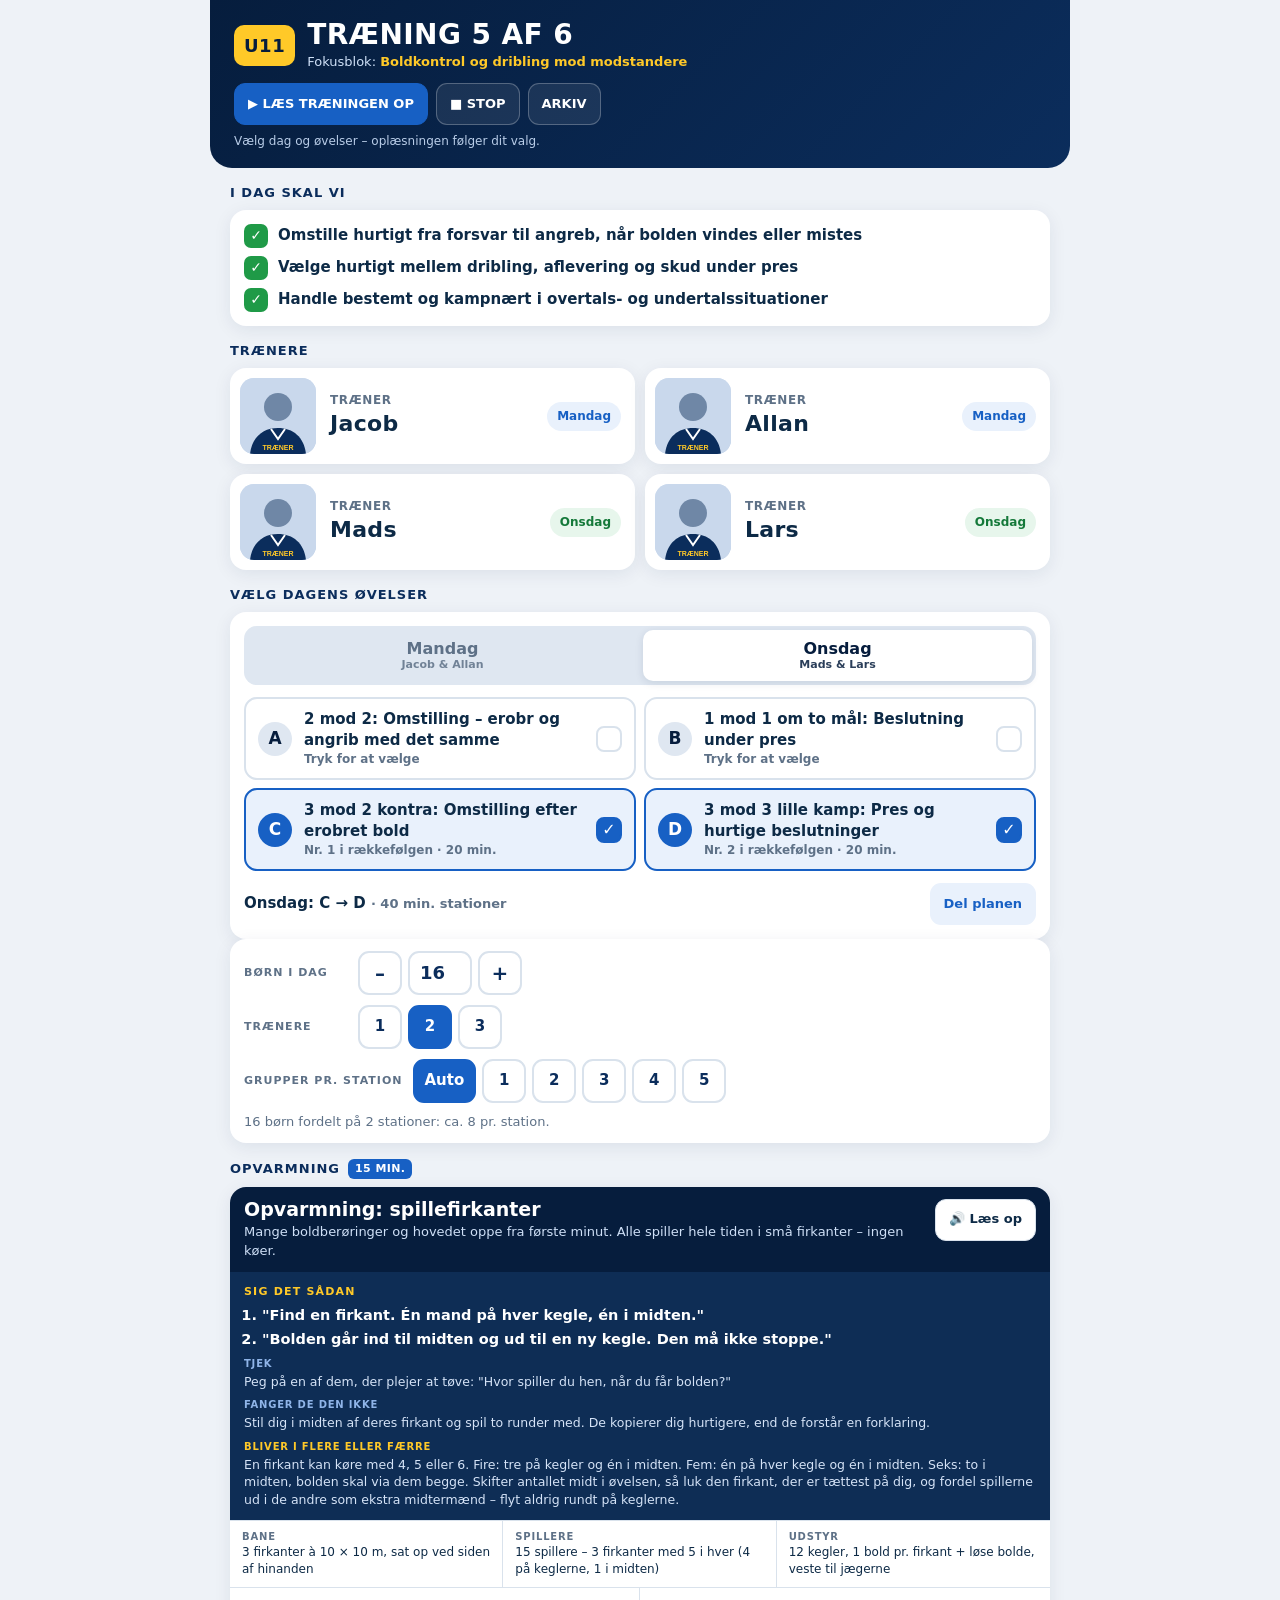
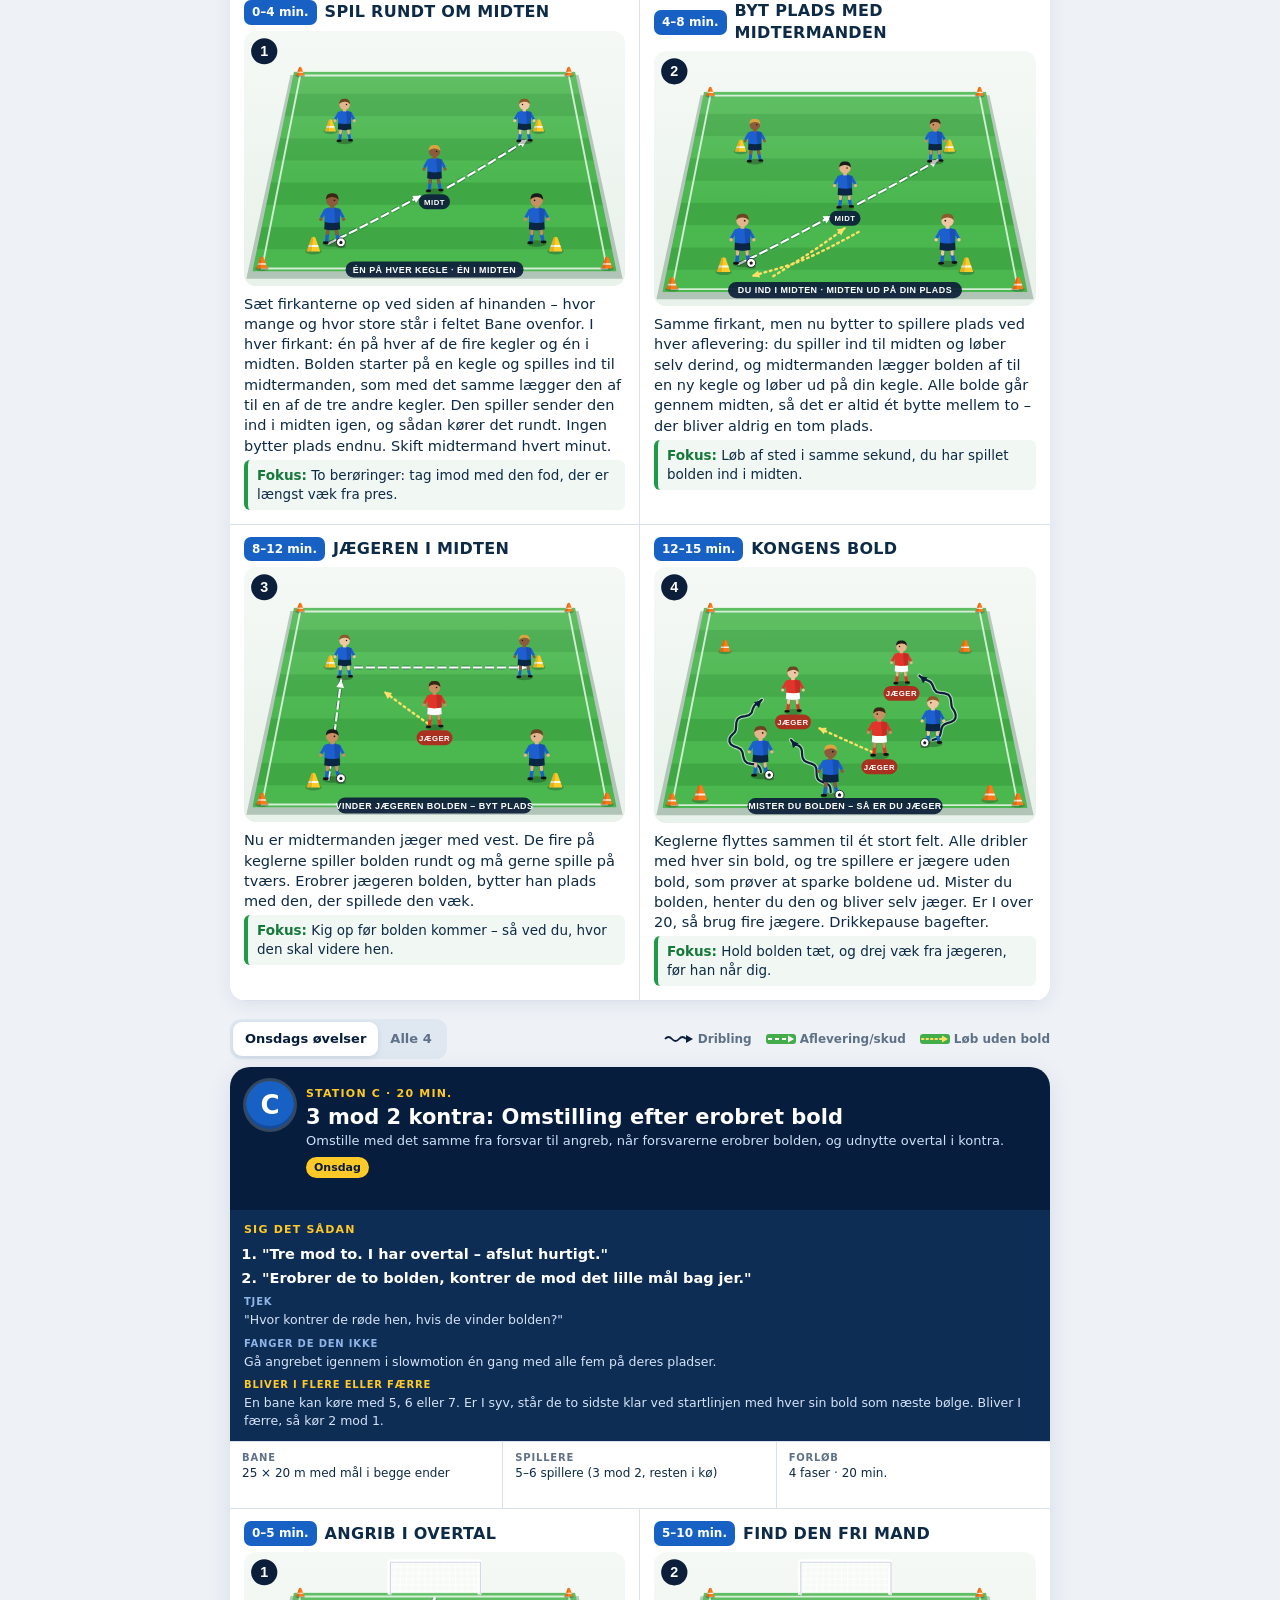
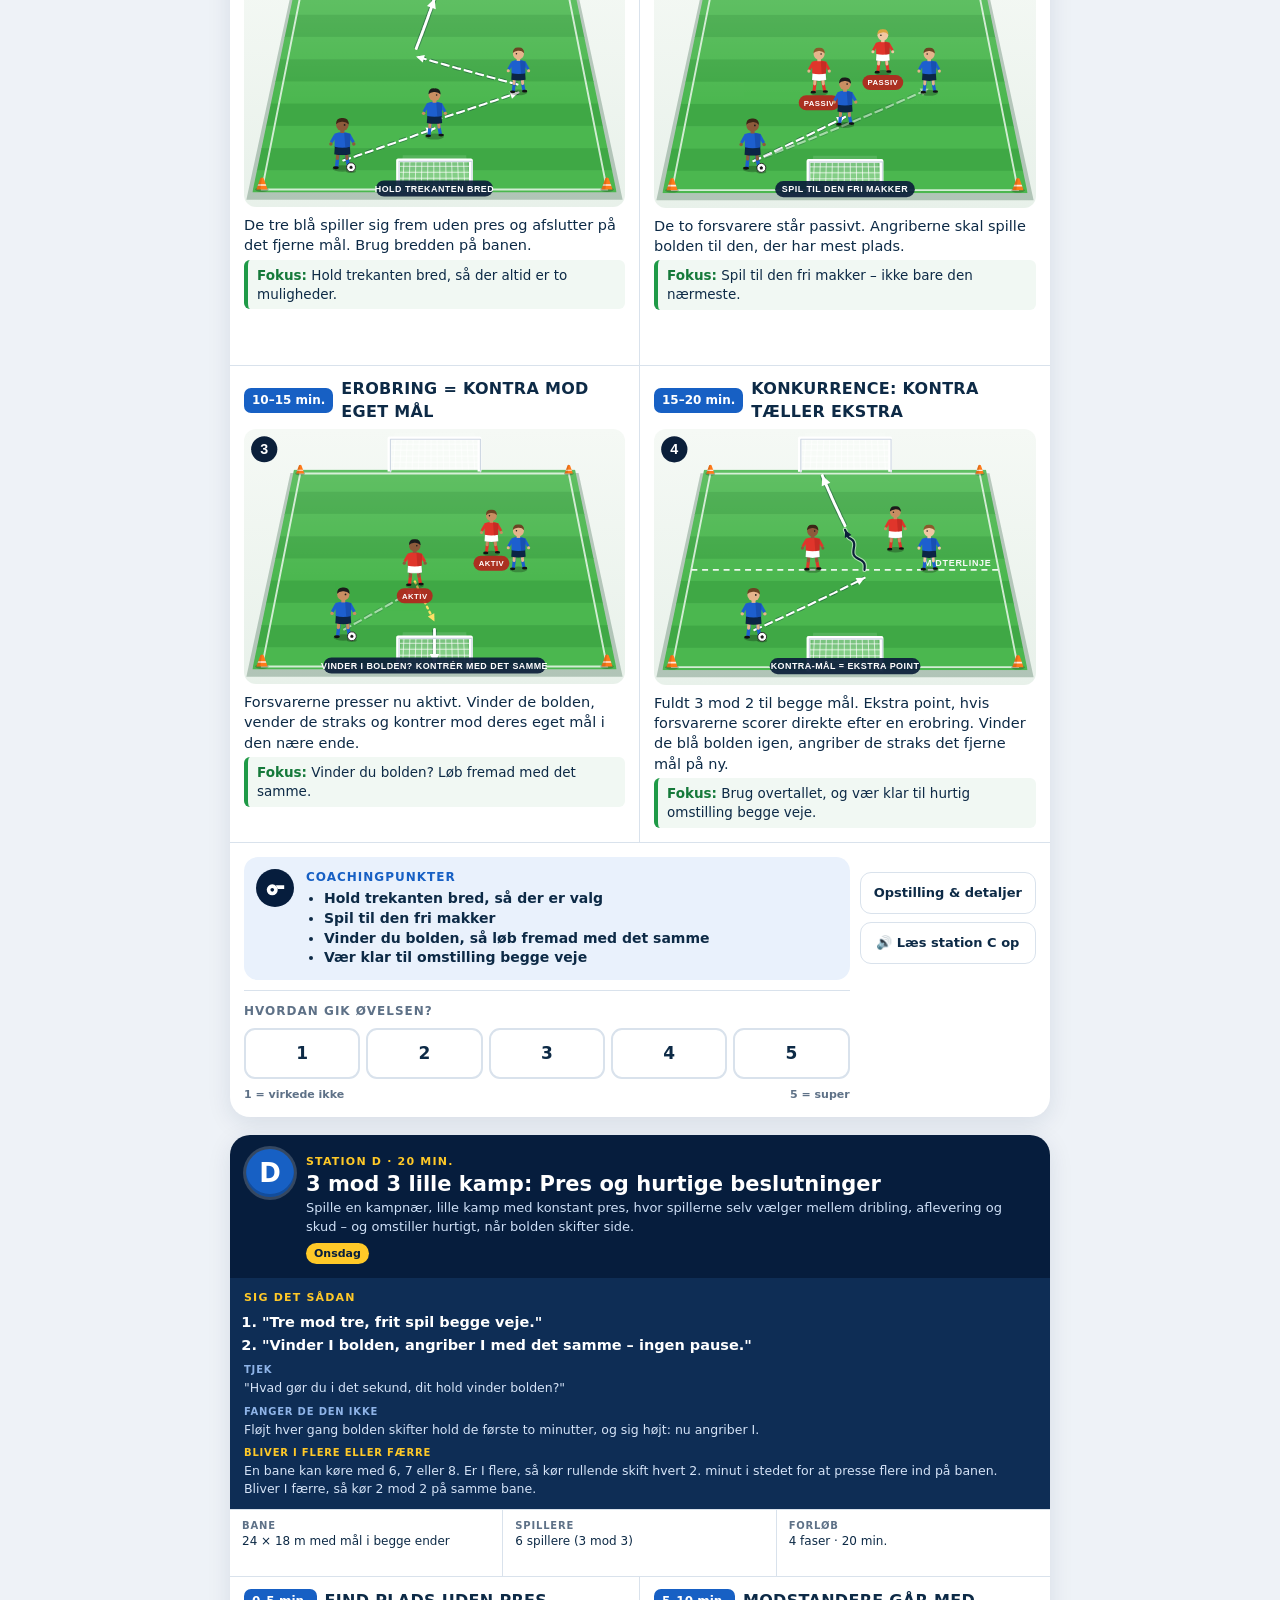
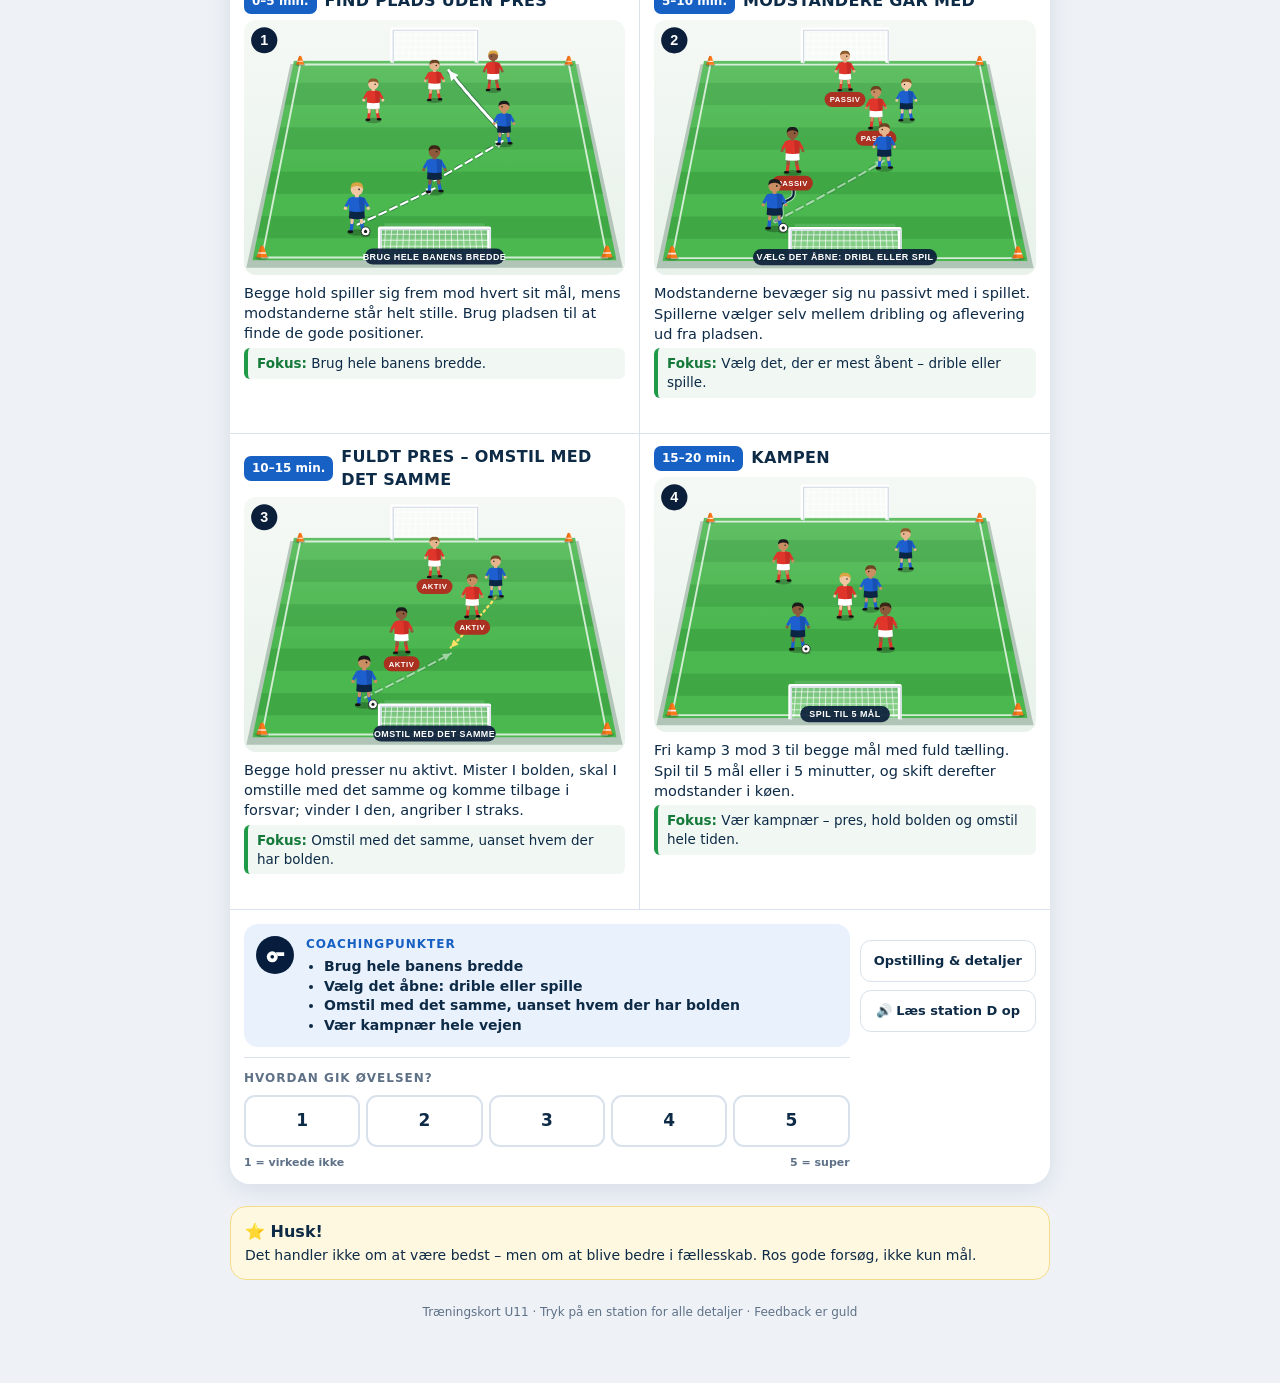
==== index.html @ 50882e89 "Siden: antal børn, trænere og grupper" ====
<!doctype html>
<html lang="da">
<head>
<meta charset="utf-8">
<meta name="viewport" content="width=device-width,initial-scale=1,viewport-fit=cover">
<meta name="theme-color" content="#061d3d">
<title>U11 Træning · Træning 4 af 6</title>
<link rel="stylesheet" href="assets/css/app.css?v=20260929">
</head>
<body>
<div class="wrap">
  <header class="top">
    <div class="top-row">
      <div class="team">U11</div>
      <div>
        <h1 id="title">TRÆNING 4 AF 6</h1>
        <p class="focus">Fokusblok: <b id="focus">Boldkontrol og dribling mod modstandere</b></p>
      </div>
    </div>
    <div class="actions">
      <button class="btn primary" id="readBtn" type="button">▶ LÆS TRÆNINGEN OP</button>
      <button class="btn" id="stopBtn" type="button">■ STOP</button>
      <a class="btn" href="archive.html">ARKIV</a>
    </div>
    <div class="status" id="status" aria-live="polite">Indlæser træningen…</div>
  </header>

  <section class="section goals-sec">
    <h2 class="h2">I dag skal vi</h2>
    <div class="panel goals" id="goals"></div>
  </section>

  <section class="section coaches-sec">
    <h2 class="h2">Trænere</h2>
    <div class="coaches" id="coaches"></div>
  </section>

  <section class="section planner">
    <h2 class="h2">Vælg dagens øvelser</h2>
    <div class="panel">
      <div class="tabs" role="tablist" id="tabs"></div>
      <div class="picks" id="picks"></div>
      <div class="plan-sum">
        <div class="flow" id="flow"></div>
        <button class="btn ghost" id="shareBtn" type="button">Del planen</button>
      </div>
    </div>
  </section>

  <div class="squad" id="squad" role="group" aria-label="Holdet i dag"></div>

  <section class="section warmup-sec" id="warmup-sec" hidden>
    <h2 class="h2">Opvarmning <span class="wu-dur" id="warmup-dur"></span></h2>
    <div class="panel wu" id="warmup"></div>
  </section>

  <div class="view">
    <div class="seg" role="group" aria-label="Visning">
      <button type="button" id="showDay" aria-pressed="true">Dagens øvelser</button>
      <button type="button" id="showAll" aria-pressed="false">Alle 4</button>
    </div>
    <div class="legend" id="legend"></div>
  </div>

  <main class="stations" id="stations"></main>

  <footer class="footer">
    <div class="husk"><b>⭐ Husk!</b>Det handler ikke om at være bedst – men om at blive bedre i fællesskab. Ros gode forsøg, ikke kun mål.</div>
    <p class="small">Træningskort U11 · Tryk på en station for alle detaljer · Feedback er guld</p>
  </footer>
</div>

<div class="backdrop" id="backdrop"></div>
<aside class="sheet" id="sheet" aria-hidden="true">
  <div class="sheet-head"><b id="sh-title">Station</b><button class="x" id="closeBtn" type="button" aria-label="Luk">×</button></div>
  <div class="sheet-body" id="sh-body"></div>
</aside>

<script src="assets/js/diagram.js?v=20260918"></script>
<script src="assets/js/app.js?v=20260929"></script>
<script src="assets/js/feedback.js?v=20260918"></script>
</body>
</html>
---- assets/css/app.css ----
:root{--navy:#061d3d;--navy2:#0b2d5c;--blue:#1760c4;--sky:#e9f1fc;--green:#1f9a47;--yellow:#ffc928;--bg:#eef2f7;--card:#fff;--ink:#0d2a46;--muted:#5e7187;--line:#d9e2ec;--r:16px}
*{box-sizing:border-box}
html{-webkit-text-size-adjust:100%}
body{margin:0;background:var(--bg);font-family:Inter,system-ui,-apple-system,"Segoe UI",Arial,sans-serif;color:var(--ink);line-height:1.4}
button{font:inherit}
.wrap{max-width:860px;margin:0 auto;padding:0 12px 40px}

/* Top */
.top{background:linear-gradient(135deg,var(--navy),var(--navy2));color:#fff;padding:16px 16px 14px;border-radius:0 0 22px 22px;margin:0 -12px}
.top-row{display:flex;align-items:center;gap:12px}
.team{background:var(--yellow);color:var(--navy);font-weight:900;border-radius:10px;padding:8px 10px;font-size:18px;letter-spacing:.5px}
.top h1{margin:0;font-size:22px;letter-spacing:.4px;line-height:1.1}
.top .focus{margin:2px 0 0;font-size:13px;color:#cfe0f7}
.top .focus b{color:var(--yellow)}
.actions{display:flex;gap:8px;flex-wrap:wrap;margin-top:12px}
.btn{appearance:none;border:1px solid #ffffff40;background:#ffffff14;color:#fff;border-radius:11px;padding:10px 13px;font-weight:800;font-size:13px;text-decoration:none;cursor:pointer;display:inline-flex;align-items:center;gap:6px;min-height:42px}
.btn.primary{background:var(--blue);border-color:var(--blue)}
.btn.light{background:#fff;color:var(--ink);border-color:var(--line)}
.btn.ghost{background:var(--sky);color:var(--blue);border-color:transparent}
.status{font-size:12px;color:#b9cde8;margin-top:8px;min-height:16px}

/* Sections */
.section{margin-top:16px}
.h2{font-size:13px;font-weight:900;letter-spacing:1px;color:var(--navy2);text-transform:uppercase;margin:0 0 8px;display:flex;align-items:center;gap:8px}
.panel{background:var(--card);border-radius:var(--r);box-shadow:0 4px 18px #06264d14;padding:14px}

.goals{display:grid;gap:8px}
.goal{display:flex;align-items:center;gap:10px;font-weight:700;font-size:15px}
.check{flex:none;width:24px;height:24px;border-radius:7px;background:var(--green);color:#fff;display:grid;place-items:center;font-size:14px;font-weight:900}

/* Coaches */
.coaches{display:grid;gap:10px}
.coach{display:flex;align-items:center;gap:14px;background:var(--card);border-radius:var(--r);padding:10px 14px 10px 10px;box-shadow:0 4px 18px #06264d14}
.avatar{flex:none;width:76px;height:76px;border-radius:14px;overflow:hidden;background:linear-gradient(160deg,#dbe7f6,#b8cce6)}
.avatar img,.avatar svg{width:100%;height:100%;display:block;object-fit:cover}
.coach .nm{font-size:22px;font-weight:900;letter-spacing:.3px}
.coach .rl{font-size:12px;color:var(--muted);font-weight:700;text-transform:uppercase;letter-spacing:.6px}
.daychip{margin-left:auto;font-size:12px;font-weight:900;border-radius:999px;padding:6px 10px;background:var(--sky);color:var(--blue);white-space:nowrap}
.daychip.ons{background:#e7f6ec;color:#15793a}

/* Planner */
.tabs{display:grid;grid-template-columns:1fr 1fr;gap:6px;background:#dfe7f1;border-radius:13px;padding:4px}
.tab{border:0;background:transparent;border-radius:10px;padding:10px;font-weight:900;color:var(--muted);cursor:pointer;min-height:48px;line-height:1.15}
.tab small{display:block;font-weight:700;font-size:11px;opacity:.85}
.tab[aria-selected=true]{background:#fff;color:var(--navy);box-shadow:0 2px 8px #06264d1c}
.picks{display:grid;gap:8px;margin-top:12px}
.pick{display:flex;align-items:center;gap:12px;border:2px solid var(--line);background:#fff;border-radius:13px;padding:10px 12px;text-align:left;cursor:pointer;color:var(--ink);min-height:56px}
.pick .lt{flex:none;width:34px;height:34px;border-radius:50%;background:#dfe7f1;color:var(--navy);display:grid;place-items:center;font-weight:900;font-size:17px}
.pick .tx{flex:1;font-weight:800;font-size:15px}
.pick .tx small{display:block;font-weight:600;color:var(--muted);font-size:12px}
.pick .tick{flex:none;width:26px;height:26px;border-radius:8px;border:2px solid var(--line);display:grid;place-items:center;color:#fff;font-weight:900}
.pick[aria-pressed=true]{border-color:var(--blue);background:var(--sky)}
.pick[aria-pressed=true] .lt{background:var(--blue);color:#fff}
.pick[aria-pressed=true] .tick{background:var(--blue);border-color:var(--blue)}
.plan-sum{margin-top:12px;display:flex;align-items:center;justify-content:space-between;gap:10px;flex-wrap:wrap}
.plan-sum .flow{font-weight:900;font-size:15px}
.plan-sum .flow span{color:var(--muted);font-weight:700;font-size:13px}
.view{display:flex;gap:6px;margin:18px 0 8px;align-items:center;justify-content:space-between;flex-wrap:wrap}
.seg{display:inline-flex;background:#dfe7f1;border-radius:11px;padding:3px}
.seg button{border:0;background:none;padding:8px 12px;border-radius:9px;font-weight:800;font-size:13px;color:var(--muted);cursor:pointer}
.seg button[aria-pressed=true]{background:#fff;color:var(--navy);box-shadow:0 2px 6px #06264d18}

.legend{display:flex;flex-wrap:wrap;gap:6px 14px;font-size:12px;color:var(--muted);font-weight:700;align-items:center}
.legend svg{vertical-align:middle;margin-right:4px}

/* Station card */
.stations{display:grid;gap:18px}
.station{background:var(--card);border-radius:20px;box-shadow:0 6px 24px #06264d1a;overflow:hidden;scroll-margin-top:10px}
.station[hidden]{display:none}
.st-head{background:var(--navy);color:#fff;padding:14px 16px;display:flex;gap:12px;align-items:flex-start;cursor:pointer;border:0;width:100%;text-align:left}
.st-letter{flex:none;width:48px;height:48px;border-radius:50%;background:var(--blue);display:grid;place-items:center;font-size:26px;font-weight:900;box-shadow:inset 0 -3px 0 #0003,0 0 0 3px #ffffff30}
.st-kicker{font-size:11px;font-weight:900;letter-spacing:1.2px;color:var(--yellow)}
.st-name{font-size:21px;font-weight:900;line-height:1.15;margin:1px 0 3px}
.st-purpose{font-size:13px;color:#cfe0f7}
.st-days{display:flex;gap:5px;margin-top:7px;flex-wrap:wrap}
.st-days span{font-size:11px;font-weight:900;background:var(--yellow);color:var(--navy);border-radius:999px;padding:3px 8px}
.st-meta{display:grid;grid-template-columns:repeat(3,1fr);border-bottom:1px solid var(--line)}
.st-meta div{padding:9px 12px;font-size:12px;border-right:1px solid var(--line)}
.st-meta div:last-child{border-right:0}
.st-meta b{display:block;font-size:10px;letter-spacing:.8px;color:var(--muted);text-transform:uppercase}
.phases{display:grid;grid-template-columns:1fr;gap:0}
.phase{padding:12px 14px 14px;border-bottom:1px solid var(--line)}
.ph-top{display:flex;align-items:center;gap:8px;margin-bottom:6px}
.time{background:var(--blue);color:#fff;font-weight:900;font-size:12px;border-radius:7px;padding:4px 8px;white-space:nowrap}
.ph-title{font-weight:900;font-size:16px;text-transform:uppercase;letter-spacing:.3px}
.pitch-svg{display:block;width:100%;height:auto;border-radius:12px;background:linear-gradient(#f5f9f5,#e8f1ea)}
.ph-text{font-size:14.5px;margin:8px 0 4px}
.ph-focus{font-size:13.5px;background:#f1f8f3;border-left:4px solid var(--green);border-radius:6px;padding:6px 9px}
.ph-focus b{color:#15793a}
.st-foot{display:grid;gap:10px;padding:14px}
.coachbox{display:flex;gap:12px;align-items:flex-start;background:var(--sky);border-radius:14px;padding:12px}
.coachbox ul{margin:0;padding-left:18px;font-size:14px;font-weight:600}
.coachbox h4{margin:0 0 4px;font-size:12px;letter-spacing:1px;color:var(--blue)}
.whistle{flex:none;width:38px;height:38px;border-radius:50%;background:var(--navy);display:grid;place-items:center}
.st-btns{display:flex;gap:8px;flex-wrap:wrap}
.st-btns .btn{flex:1;justify-content:center}

@media (min-width:700px){
  .wrap{padding:0 20px 50px}
  .top{margin:0 -20px;padding:20px 24px 18px}
  .top h1{font-size:28px}
  .coaches{grid-template-columns:1fr 1fr}
  .picks{grid-template-columns:1fr 1fr}
  .phases{grid-template-columns:1fr 1fr}
  .phase:nth-child(odd){border-right:1px solid var(--line)}
  .st-foot{grid-template-columns:1fr auto;align-items:center}
  .st-btns{flex-direction:column}
}

/* Sheet */
.backdrop{position:fixed;inset:0;background:#001b3366;z-index:40;opacity:0;pointer-events:none;transition:.2s}
.backdrop.on{opacity:1;pointer-events:auto}
.sheet{position:fixed;left:0;right:0;bottom:0;z-index:50;background:#fff;border-radius:22px 22px 0 0;box-shadow:0 -12px 38px #001a3350;transform:translateY(105%);transition:transform .22s;max-height:88vh;overflow:auto;-webkit-overflow-scrolling:touch}
.sheet.open{transform:none;visibility:visible;transition:transform .22s}
.sheet:not(.open){visibility:hidden;transition:transform .22s,visibility 0s .22s}
.sheet-head{position:sticky;top:0;background:var(--navy);color:#fff;padding:14px 16px;display:flex;justify-content:space-between;align-items:center;z-index:1}
.sheet-head b{font-size:15px}
.x{border:0;background:#ffffff1c;color:#fff;font-size:24px;width:40px;height:40px;border-radius:50%;cursor:pointer}
.sheet-body{padding:16px 16px 28px}
.sheet-body h3{font-size:12px;letter-spacing:1px;color:var(--blue);margin:16px 0 6px}
.sheet-body p,.sheet-body li{font-size:15px}
.tl{display:grid;gap:8px}
.tl div{display:grid;grid-template-columns:78px 1fr;gap:10px;border:1px solid var(--line);border-radius:10px;padding:9px;background:#fbfcfe;font-size:14px}
.tl .time{height:max-content;text-align:center}
@media (min-width:900px){.sheet{left:auto;width:520px;top:0;max-height:none;border-radius:0;transform:translateX(105%)}}

.footer{margin-top:22px;display:grid;gap:12px}
.husk{background:#fff8e0;border:1px solid #f4dc8b;border-radius:var(--r);padding:14px;font-size:14px}
.husk b{display:block;font-size:16px;margin-bottom:2px}
.small{font-size:12px;color:var(--muted);text-align:center}

@media print{
  body{background:#fff}.top,.planner,.view,.st-btns,.footer,.coaches-sec,.goals-sec{display:none!important}
  .station{box-shadow:none;break-inside:avoid;border:1px solid #ccd}
}
/* Opvarmning */
.wu{padding:0;overflow:hidden}
.wu-dur{background:var(--blue);color:#fff;border-radius:6px;padding:2px 7px;font-size:11px;letter-spacing:.4px}
.wu-head{display:flex;align-items:flex-start;gap:10px;justify-content:space-between;padding:12px 14px;background:var(--navy);color:#fff}
.wu-name{font-size:19px;font-weight:900;line-height:1.15}
.wu-purpose{font-size:13px;color:#cfe0f7;margin-top:3px}
.wu-head .btn{flex:0 0 auto}
/* Regel pr. fase og differentiering */
.ph-rule{background:#fff6e0;border-left:3px solid var(--yellow,#f5b301);border-radius:0 8px 8px 0;padding:7px 10px;font-size:13px;margin:6px 0 0}
.ph-rule b{letter-spacing:.3px}
.variants{display:grid;grid-template-columns:1fr 1fr;gap:8px;margin-top:10px}
.vr{border:1px solid var(--line);border-radius:10px;padding:8px 10px;font-size:12.5px;background:#fff}
.vr b{display:block;font-size:10px;letter-spacing:.8px;text-transform:uppercase;margin-bottom:3px}
.vr.up{border-left:4px solid #b3261e}
.vr.up b{color:#b3261e}
.vr.down{border-left:4px solid #15793a}
.vr.down b{color:#15793a}
@media (max-width:420px){.variants{grid-template-columns:1fr}}
/* Holdet i dag */
.squad{background:var(--card);border-radius:var(--r);box-shadow:0 4px 18px #06264d14;padding:12px 14px;margin:0 0 14px;display:grid;gap:10px}
.sq-field{display:flex;align-items:center;gap:10px;flex-wrap:wrap}
.sq-field label{font-size:11px;font-weight:900;letter-spacing:1px;text-transform:uppercase;color:var(--muted);min-width:104px}
.sq-num{display:flex;align-items:center;gap:6px}
.sq-num button{width:44px;height:44px;border:2px solid var(--line);background:#fff;border-radius:11px;font-size:20px;font-weight:900;color:var(--navy2);cursor:pointer}
.sq-num input{width:64px;height:44px;text-align:center;border:2px solid var(--line);border-radius:11px;font:inherit;font-weight:900;font-size:18px;color:var(--navy2)}
.sq-seg{display:flex;gap:6px;flex-wrap:wrap}
.sq-seg button{min-width:44px;height:44px;padding:0 10px;border:2px solid var(--line);background:#fff;border-radius:11px;font:inherit;font-weight:900;font-size:15px;color:var(--navy2);cursor:pointer}
.sq-seg button[aria-pressed=true]{background:var(--blue);border-color:var(--blue);color:#fff}
.sq-sum{margin:0;font-size:13px;color:var(--muted)}
.sq-note{background:#eaf2ff;border-bottom:1px solid var(--line);padding:8px 12px;font-size:12.5px;color:var(--navy2)}
.sq-note b{letter-spacing:.2px}
/* Sig det sådan */
.saybox{background:#0e2d55;color:#fff;padding:12px 14px;border-bottom:1px solid var(--line)}
.saybox h4{margin:0 0 7px;font-size:11px;letter-spacing:1.2px;text-transform:uppercase;color:var(--yellow,#ffc928)}
.saylines{margin:0;padding-left:18px;display:grid;gap:5px}
.saylines li{font-size:14.5px;font-weight:700;line-height:1.3}
.sayrow{margin-top:8px;font-size:12.5px;color:#d5e3f7;display:grid;gap:2px}
.sayrow b{font-size:10px;letter-spacing:.8px;text-transform:uppercase;color:#8fb4e8}
.sayrow.flex b{color:#ffc928}
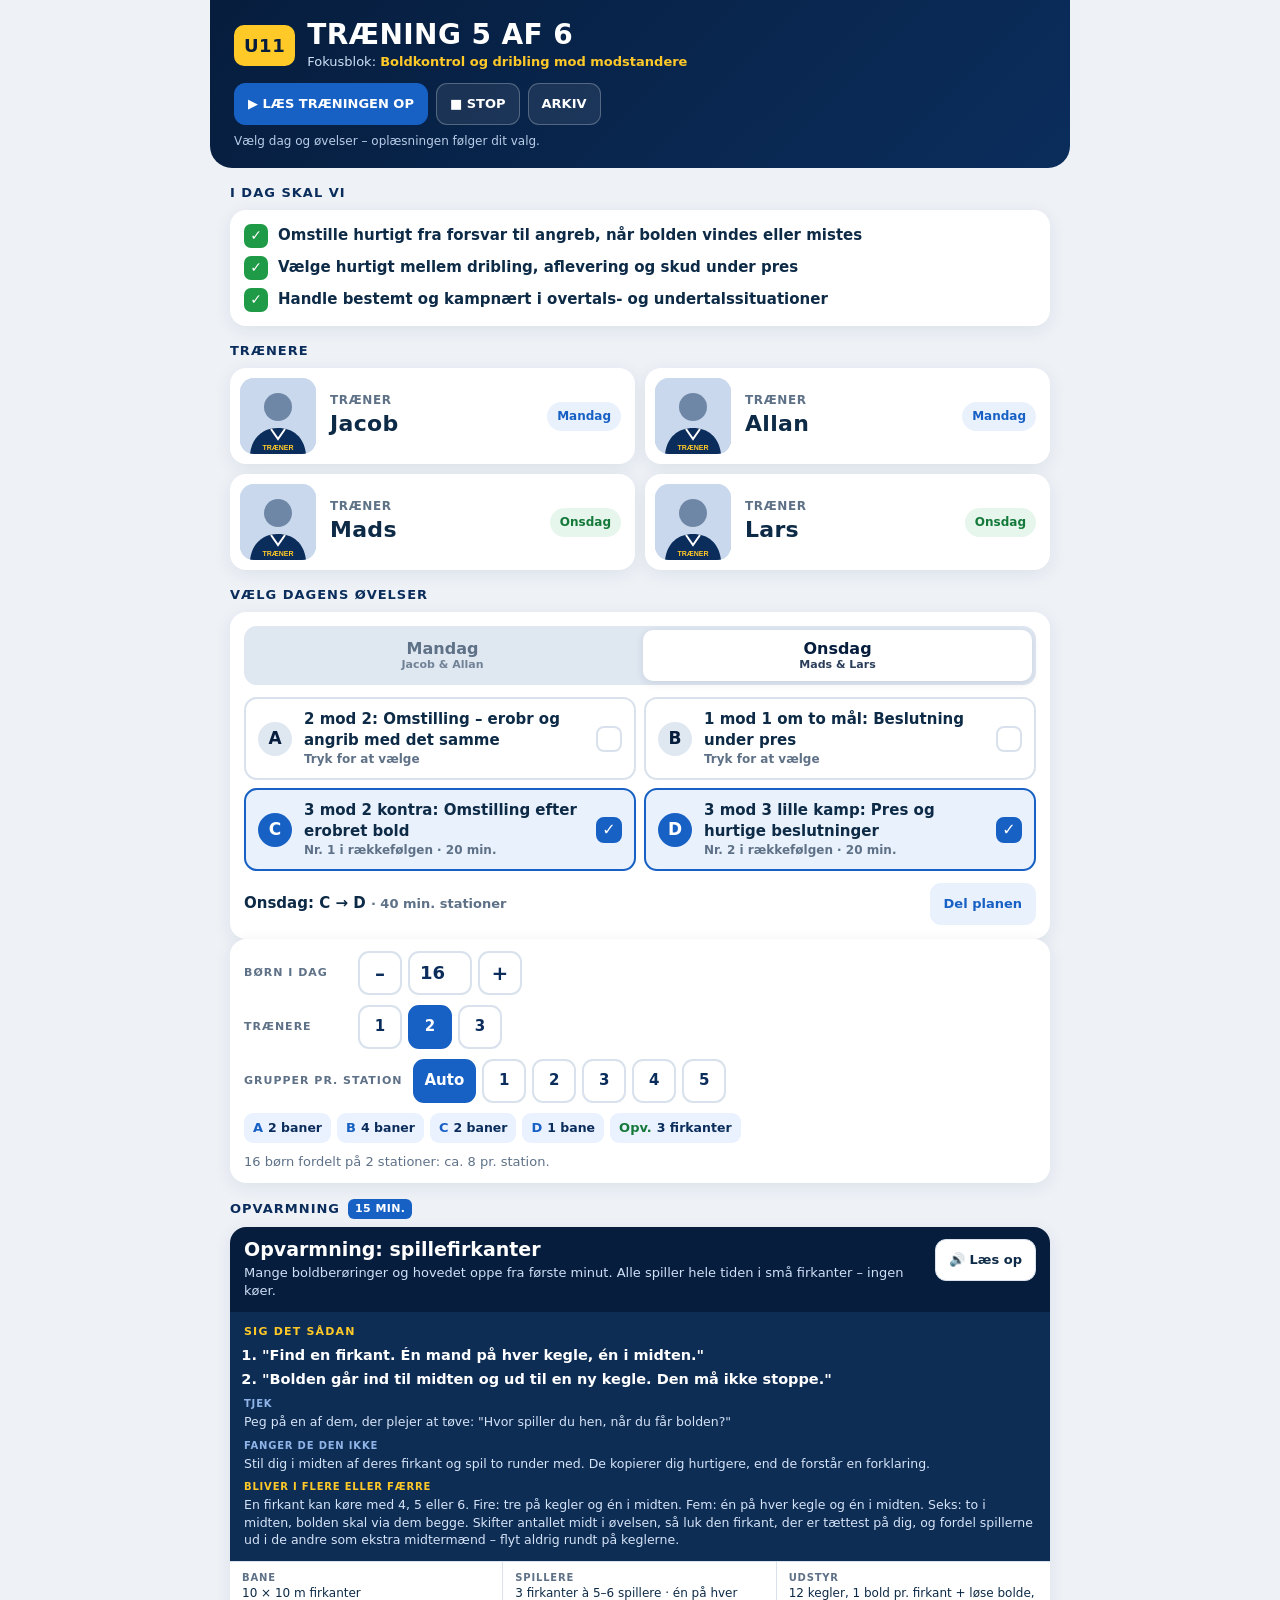
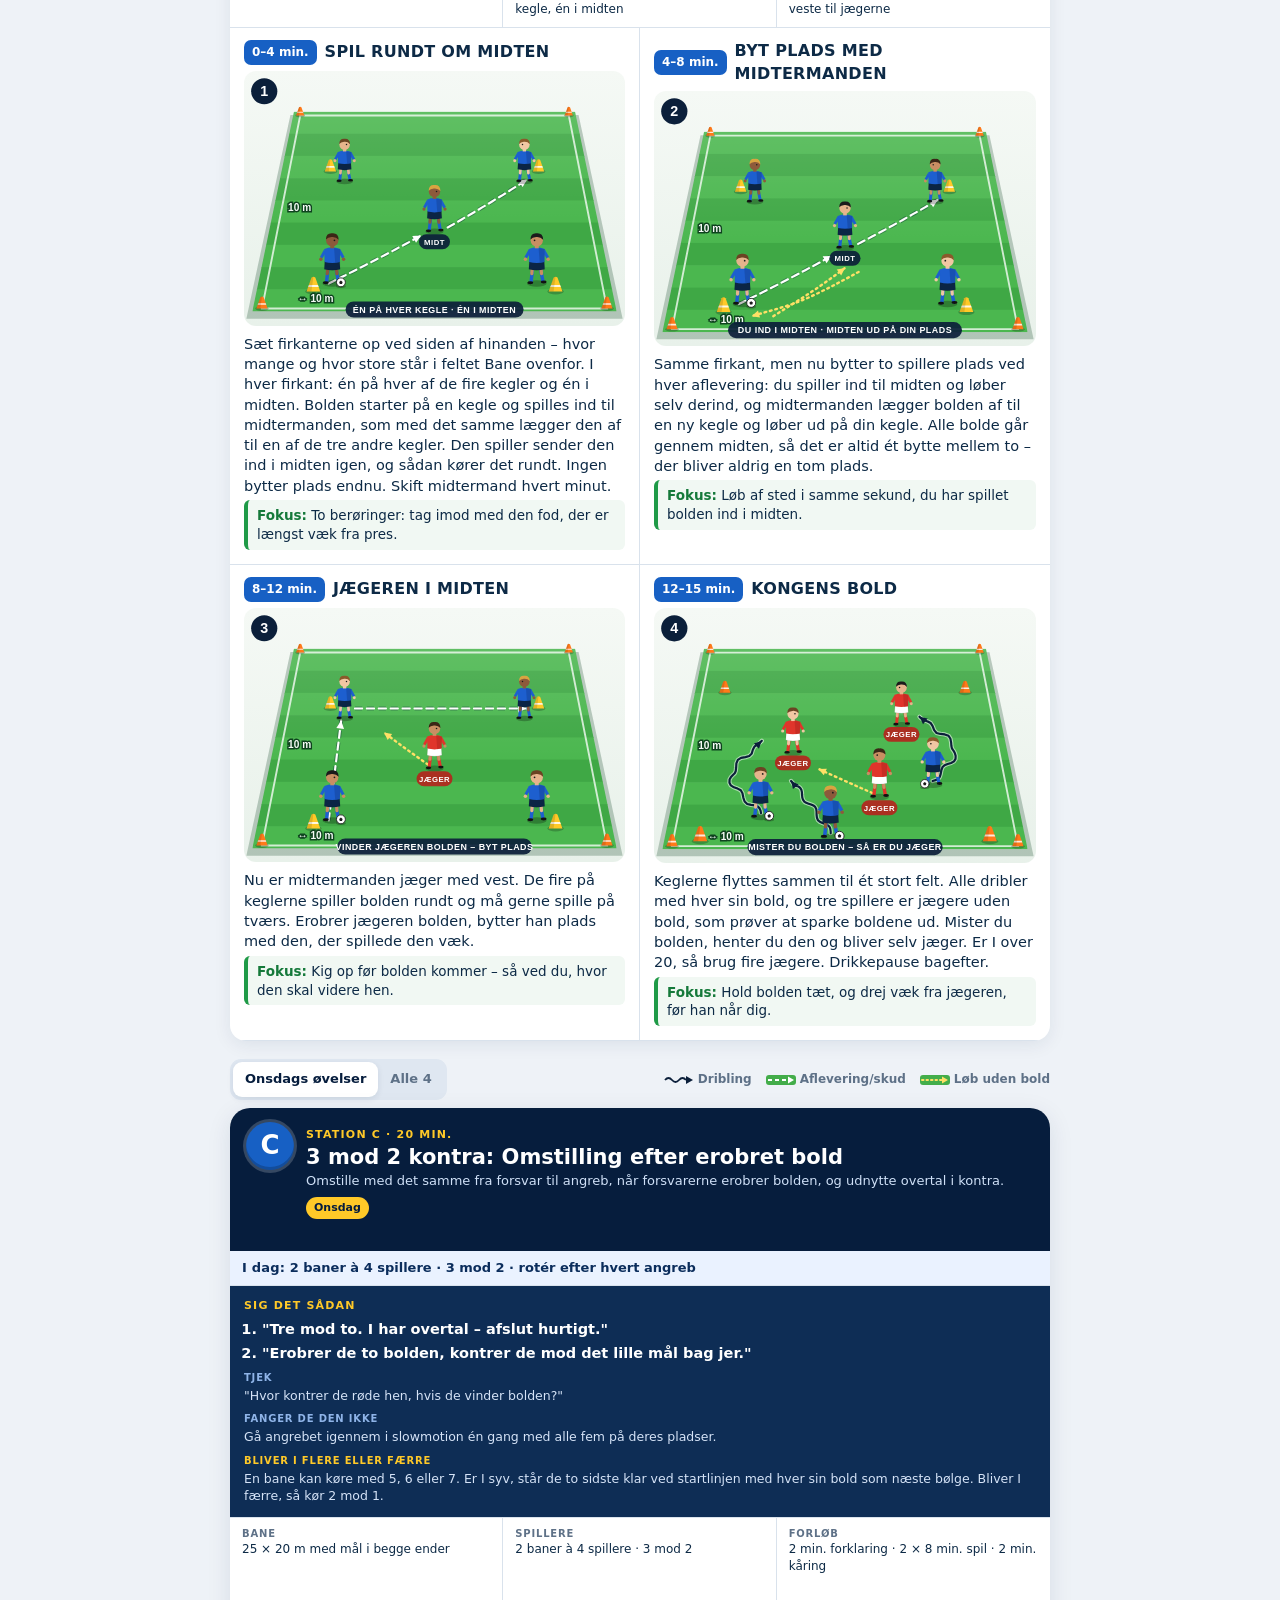
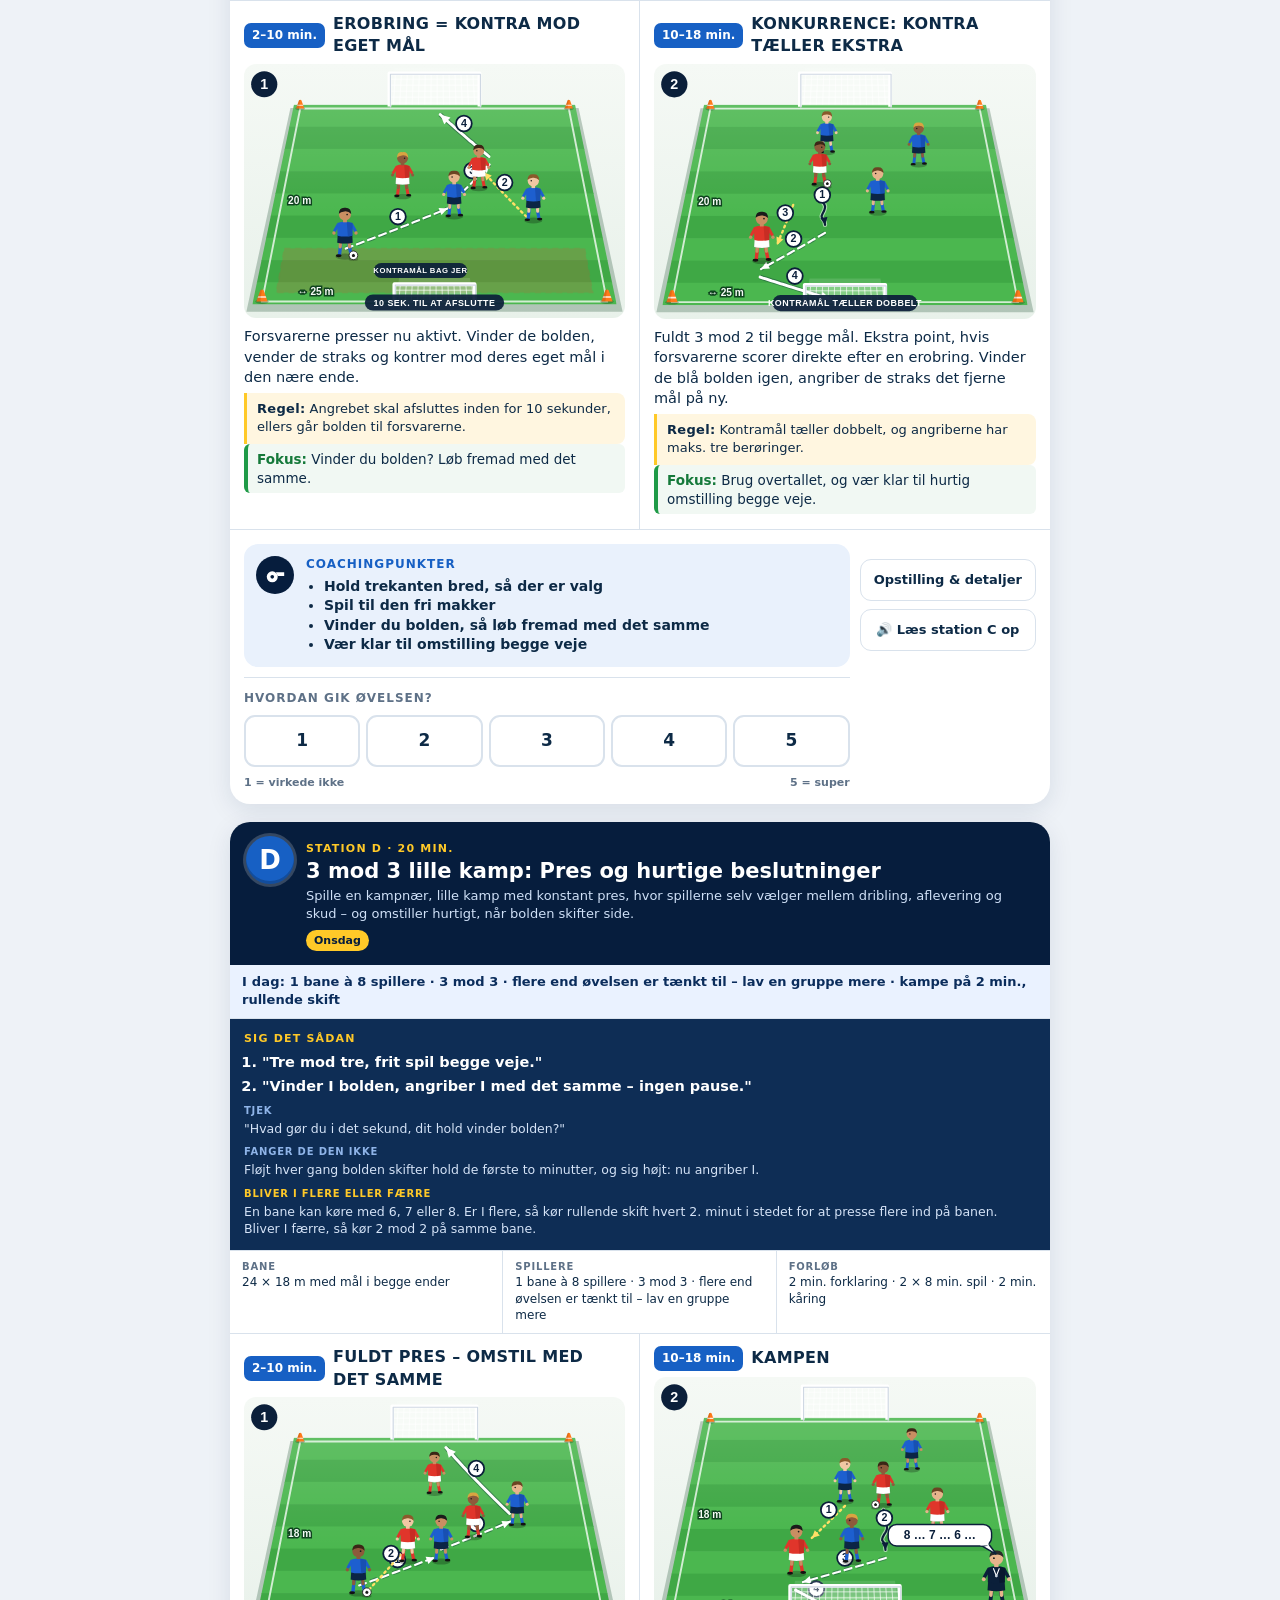
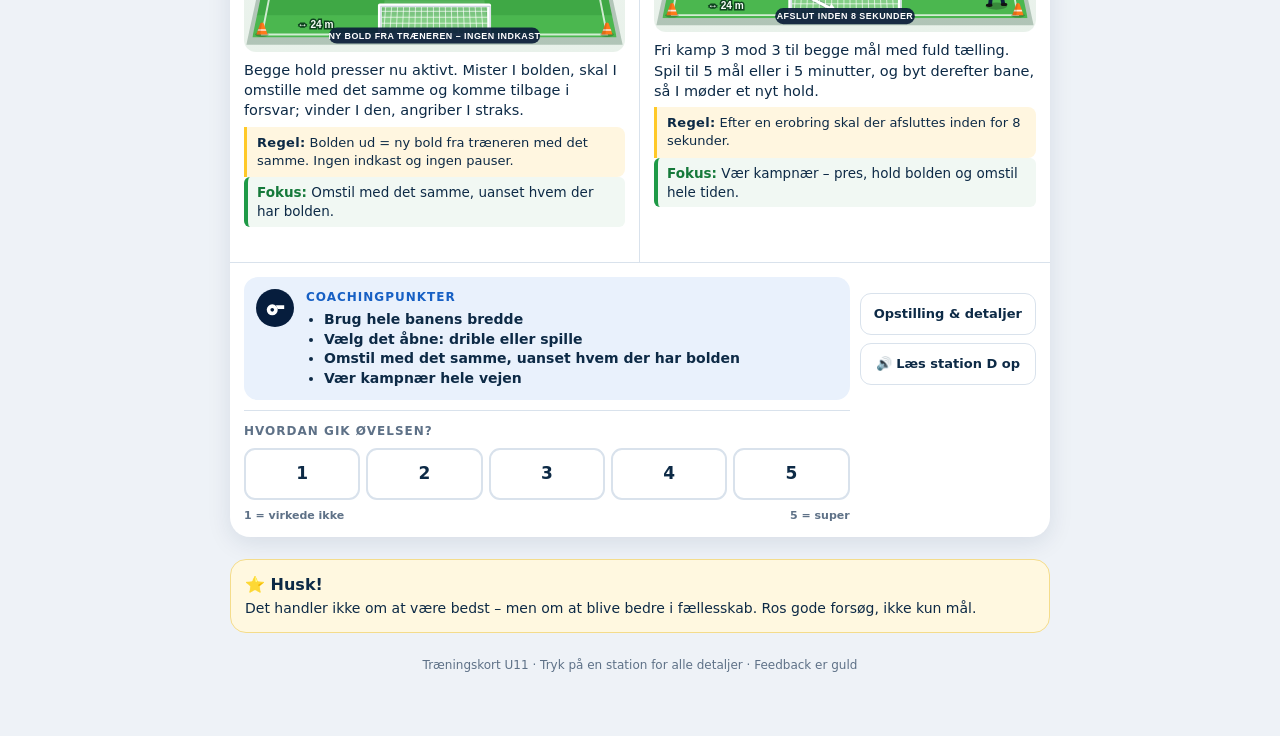
==== commit 623ab9c3: "Hent ny kode – ny version på css og js" ====
--- a/index.html
+++ b/index.html
@@ -5,7 +5,7 @@
 <meta name="viewport" content="width=device-width,initial-scale=1,viewport-fit=cover">
 <meta name="theme-color" content="#061d3d">
 <title>U11 Træning · Træning 4 af 6</title>
-<link rel="stylesheet" href="assets/css/app.css?v=20260929">
+<link rel="stylesheet" href="assets/css/app.css?v=20260930">
 </head>
 <body>
 <div class="wrap">
@@ -77,7 +77,7 @@
 </aside>
 
 <script src="assets/js/diagram.js?v=20260918"></script>
-<script src="assets/js/app.js?v=20260929"></script>
+<script src="assets/js/app.js?v=20260930"></script>
 <script src="assets/js/feedback.js?v=20260918"></script>
 </body>
 </html>
--- a/assets/css/app.css
+++ b/assets/css/app.css
@@ -172,3 +172,9 @@
 .sayrow{margin-top:8px;font-size:12.5px;color:#d5e3f7;display:grid;gap:2px}
 .sayrow b{font-size:10px;letter-spacing:.8px;text-transform:uppercase;color:#8fb4e8}
 .sayrow.flex b{color:#ffc928}
+.sq-plan{display:flex;flex-wrap:wrap;gap:6px}
+.sq-plan span{display:flex;align-items:baseline;gap:5px;background:#eaf2ff;border-radius:9px;padding:6px 9px;font-size:12.5px;font-weight:700;color:var(--navy2)}
+.sq-plan b{font-size:13px;font-weight:900;color:var(--blue)}
+.sq-plan span.wu b{color:#15793a}
+.sq-note{font-size:13px;font-weight:700}
+.sq-fixed{background:var(--yellow,#ffc928);color:#3a2a00;border-radius:6px;padding:1px 5px;font-size:10px;letter-spacing:.4px}
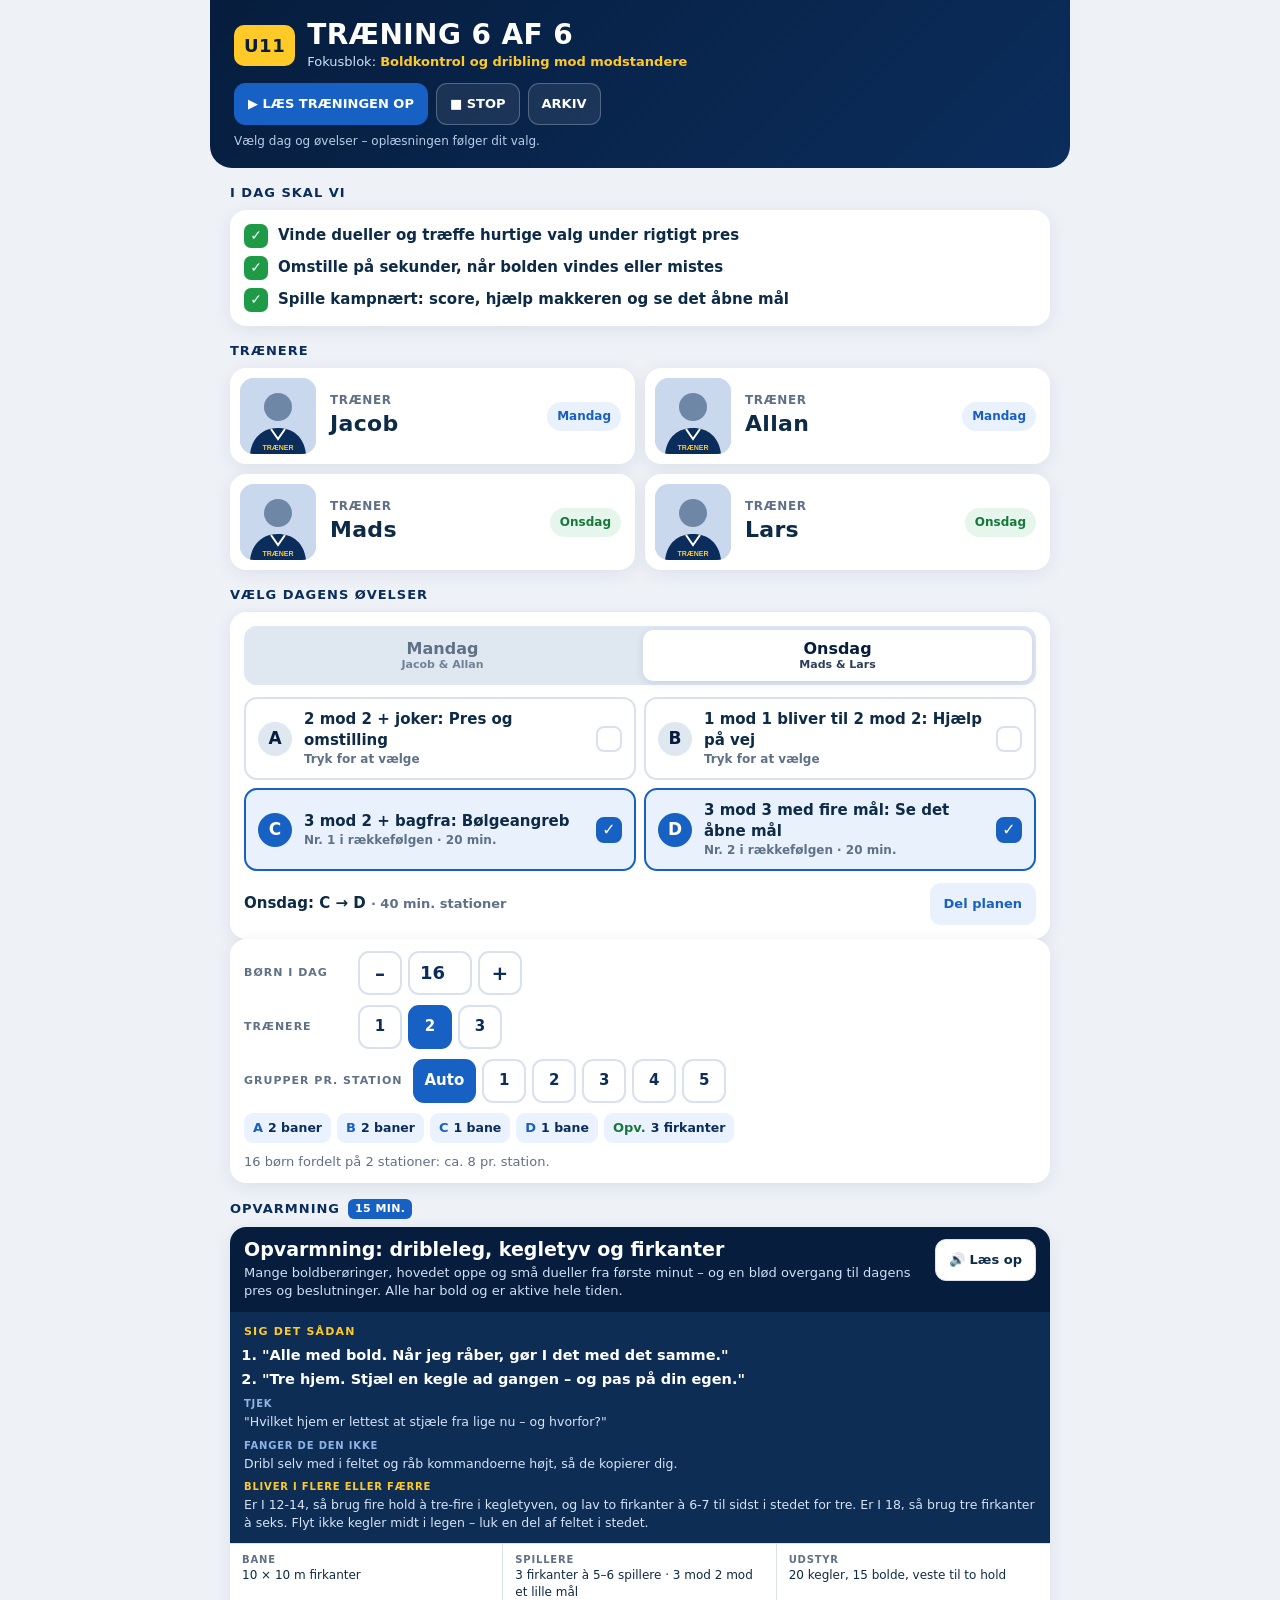
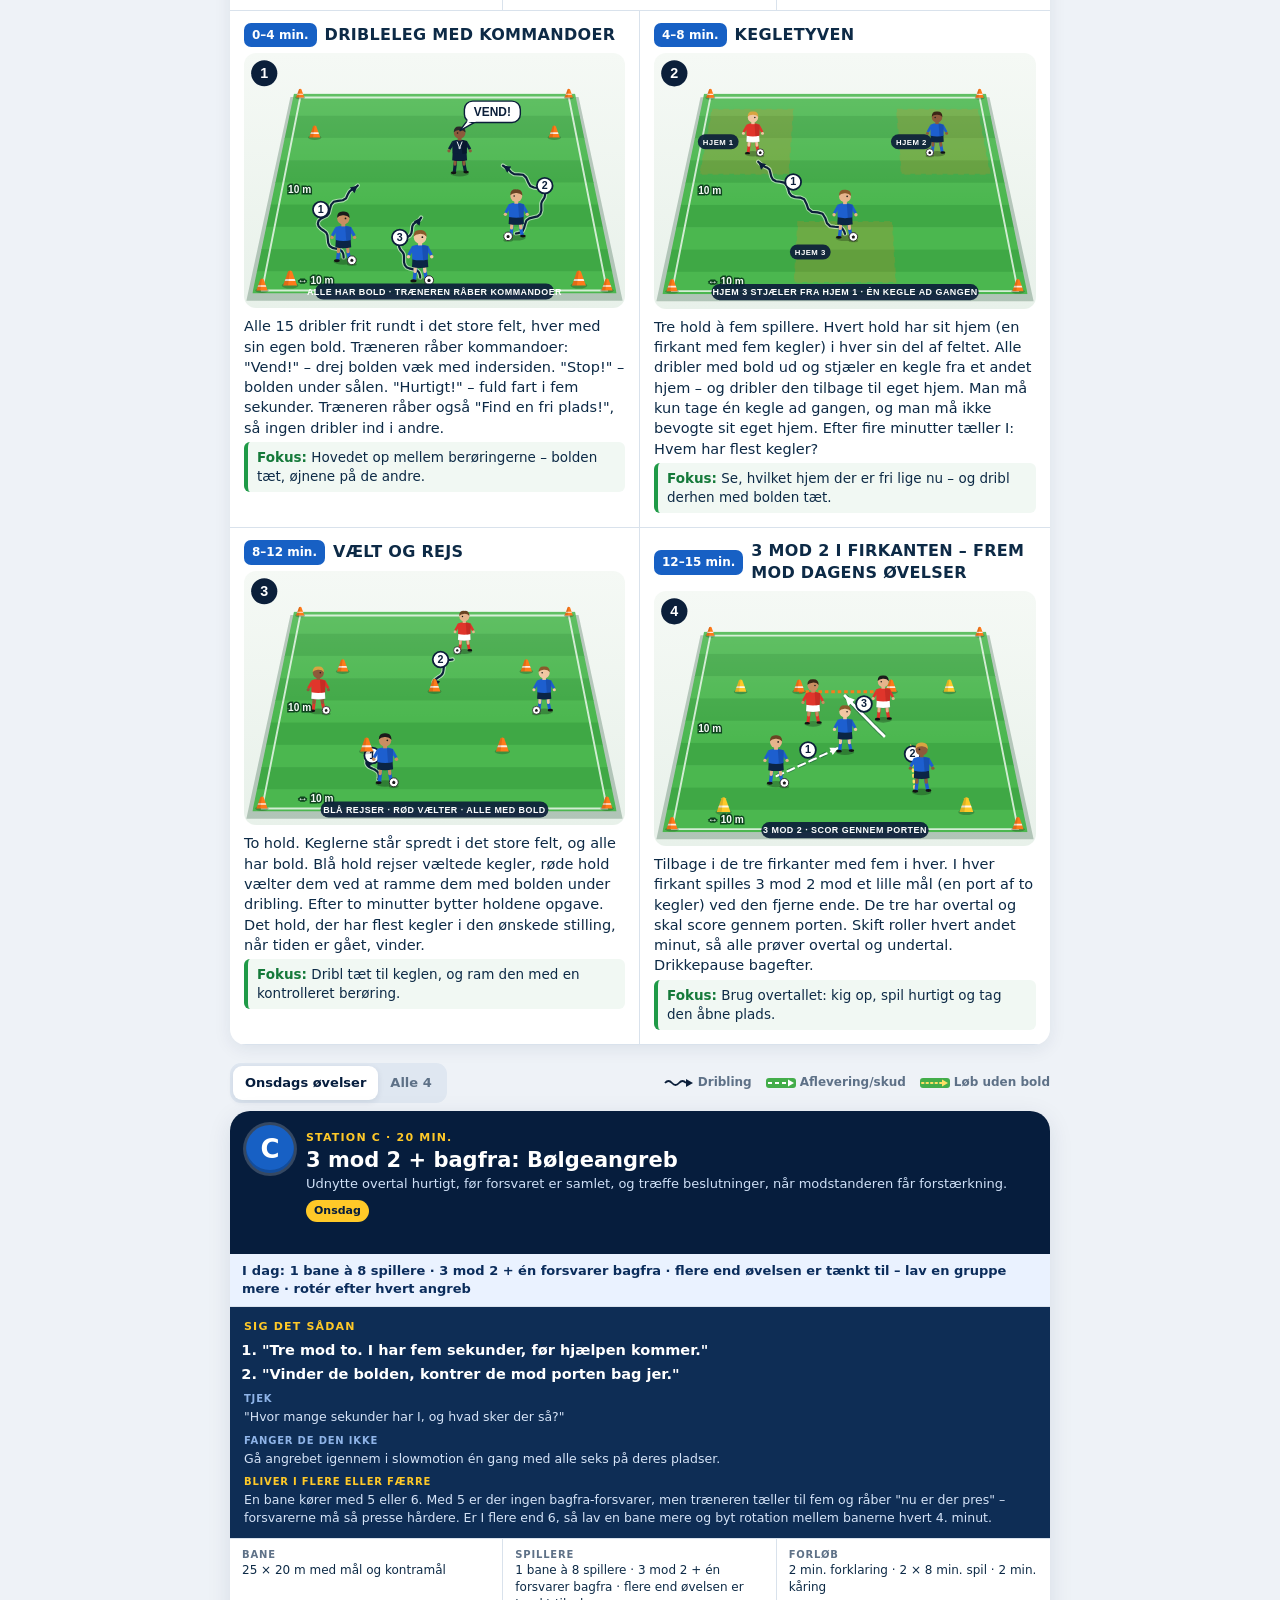
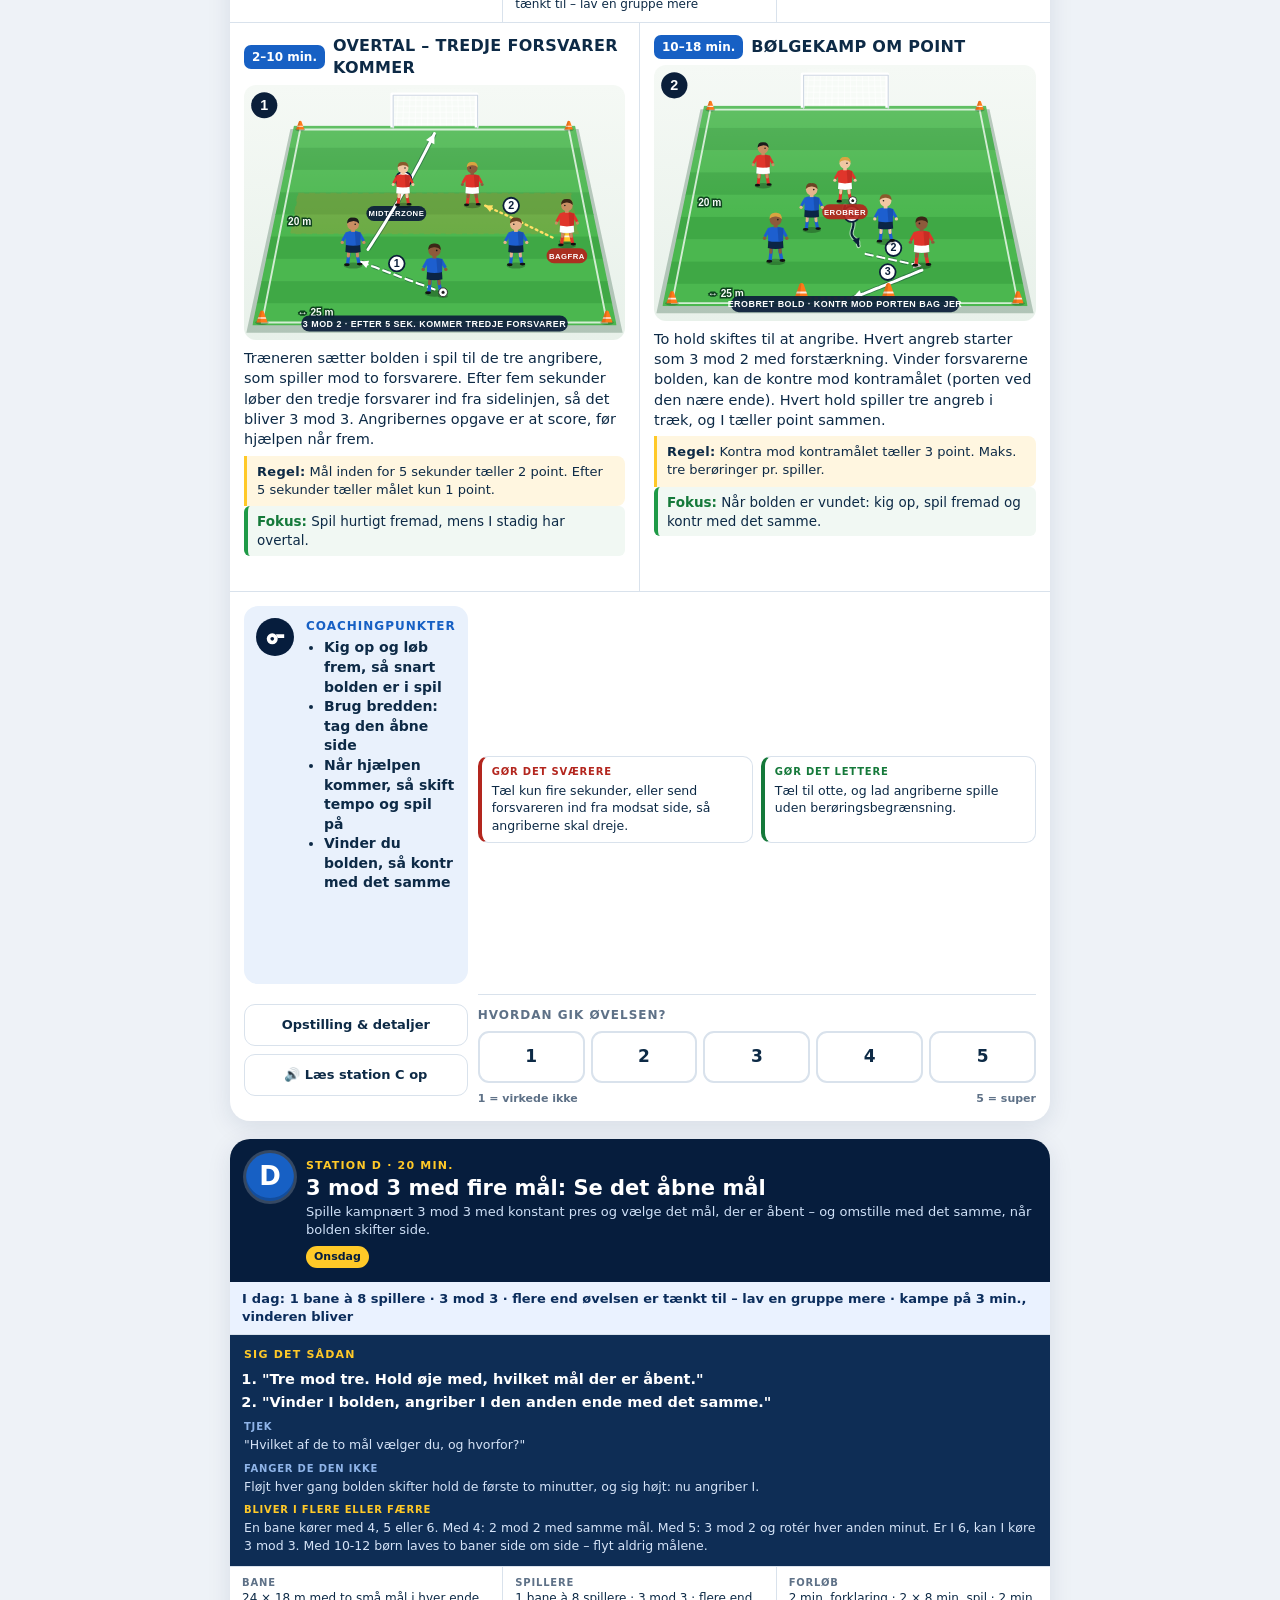
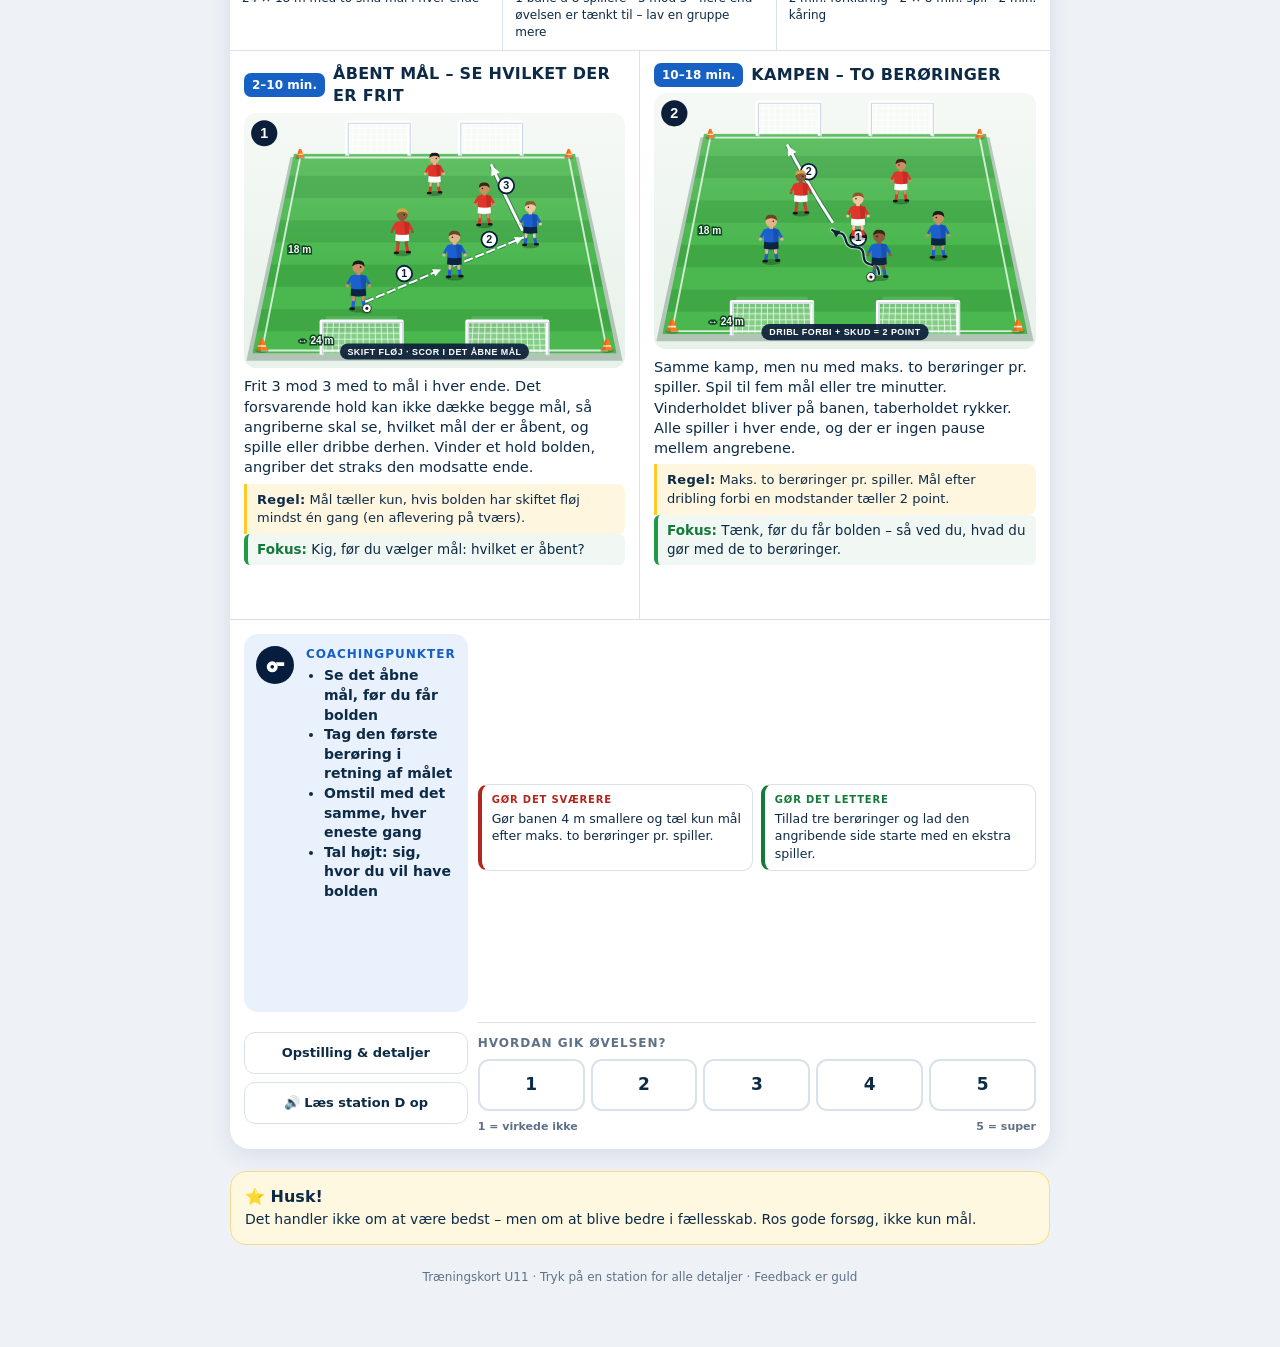
==== commit e96cec3f: "Træning 6 af 6: kampnære øvelser, ny opvarmning, arkiv opdateret Co-Authored-By: Claude Sonnet 5.5 <" ====
--- a/index.html
+++ b/index.html
@@ -4,7 +4,7 @@
 <meta charset="utf-8">
 <meta name="viewport" content="width=device-width,initial-scale=1,viewport-fit=cover">
 <meta name="theme-color" content="#061d3d">
-<title>U11 Træning · Træning 4 af 6</title>
+<title>U11 Træning · Træning 6 af 6</title>
 <link rel="stylesheet" href="assets/css/app.css?v=20260930">
 </head>
 <body>
@@ -13,7 +13,7 @@
     <div class="top-row">
       <div class="team">U11</div>
       <div>
-        <h1 id="title">TRÆNING 4 AF 6</h1>
+        <h1 id="title">TRÆNING 6 AF 6</h1>
         <p class="focus">Fokusblok: <b id="focus">Boldkontrol og dribling mod modstandere</b></p>
       </div>
     </div>
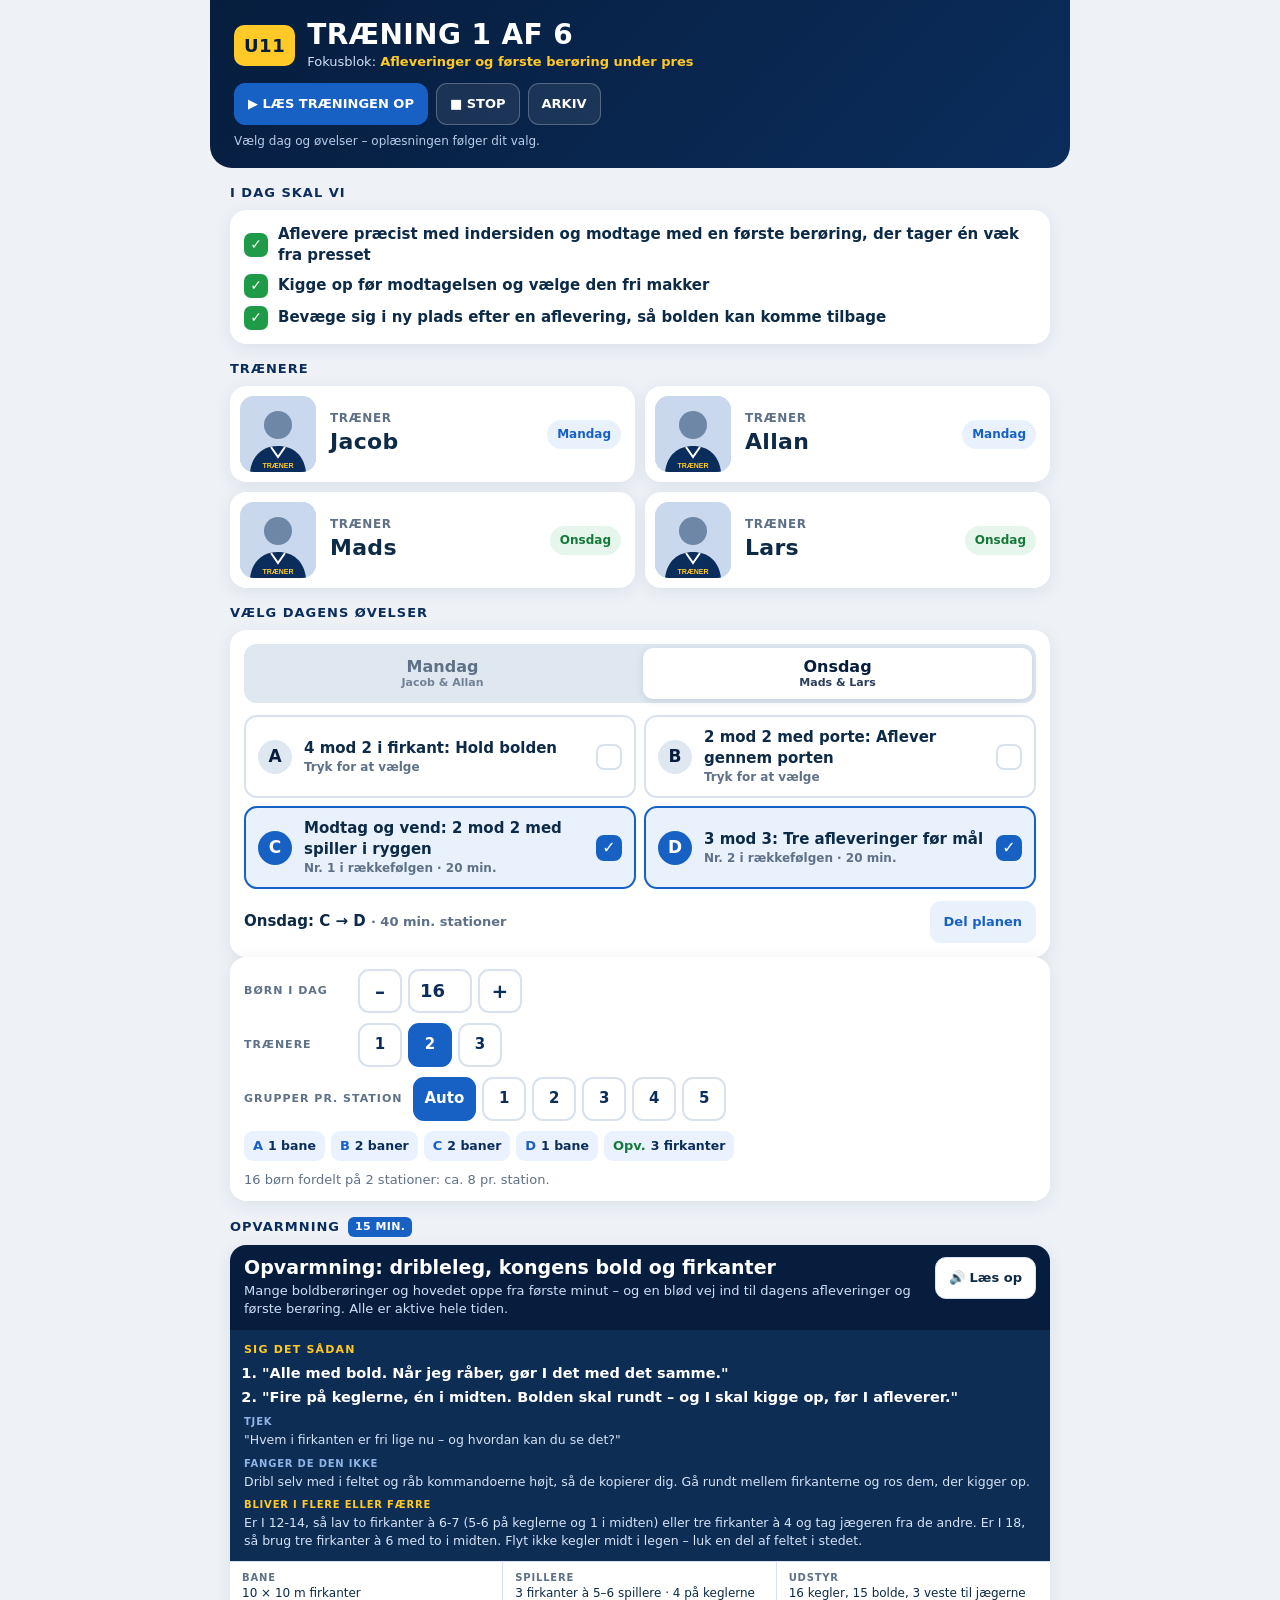
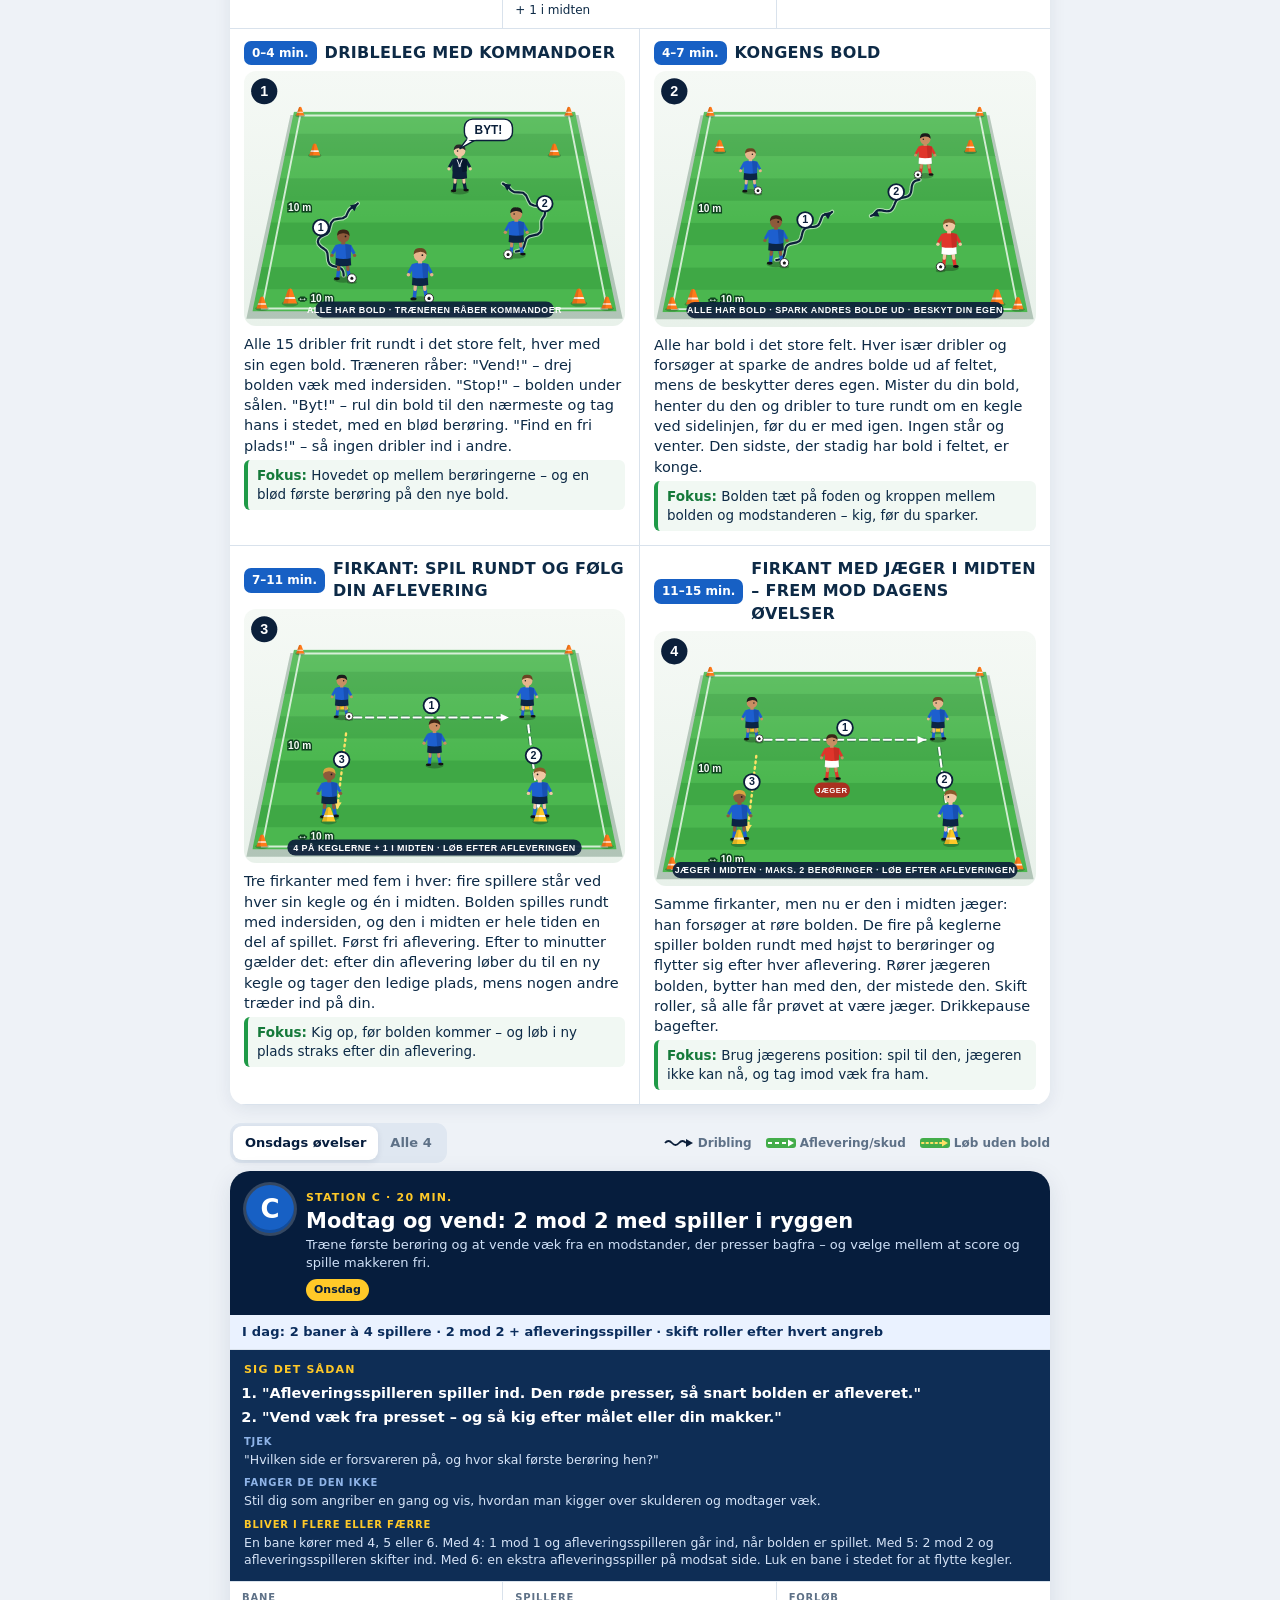
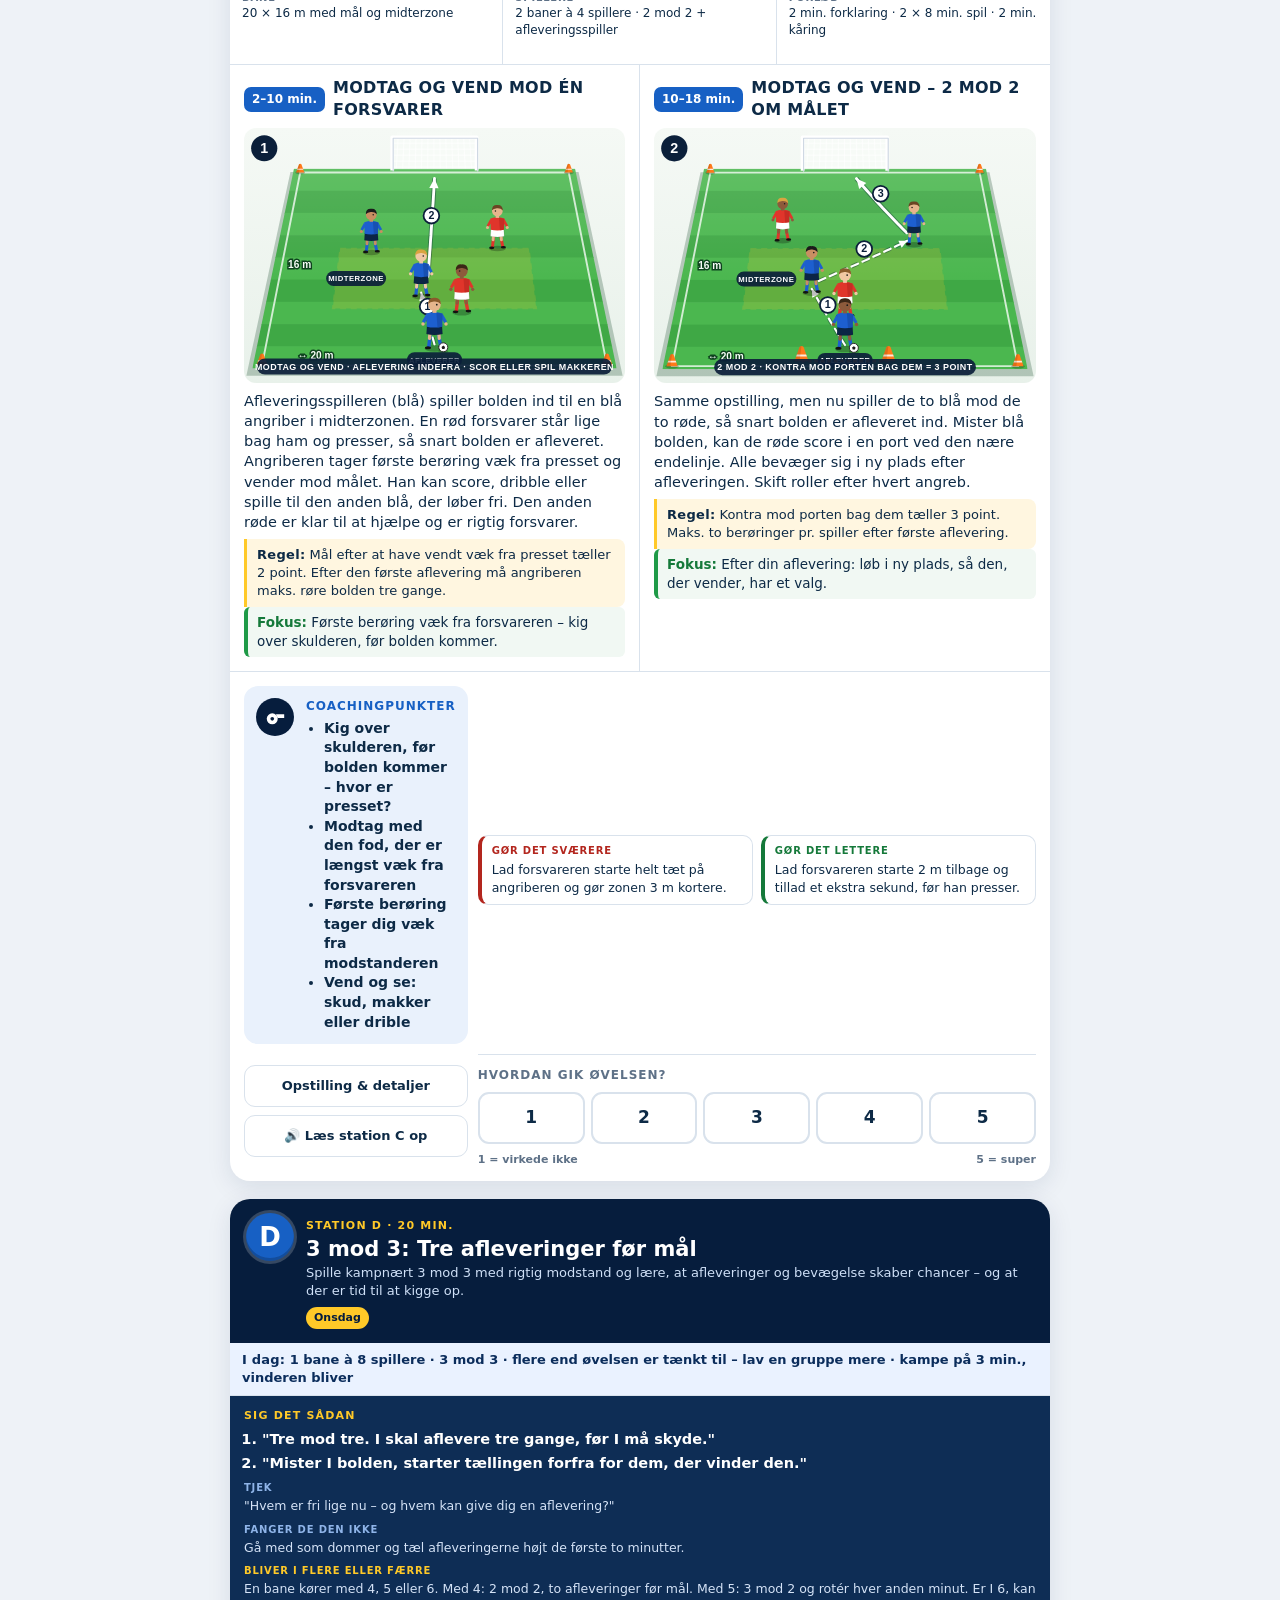
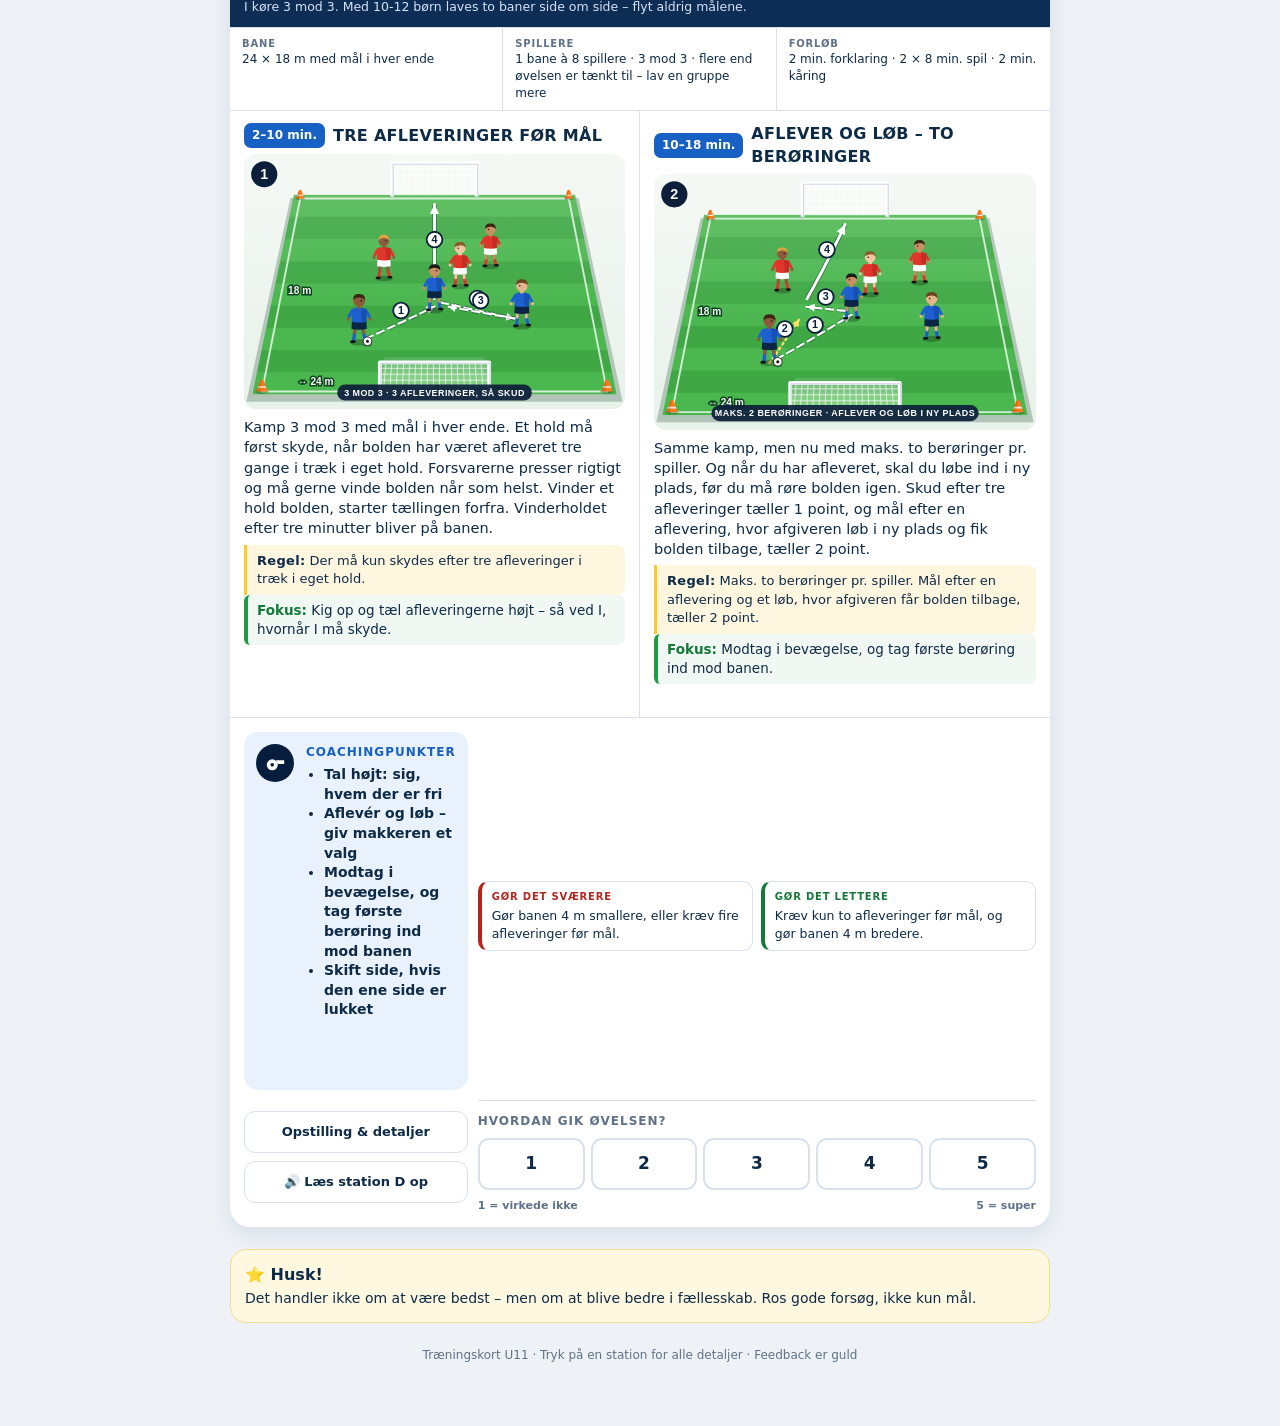
==== commit 1e98f561: "Træning 1 af 6: ny blok – afleveringer og første berøring under pres Co-Authored-By: Claude Sonnet 5" ====
--- a/index.html
+++ b/index.html
@@ -4,7 +4,7 @@
 <meta charset="utf-8">
 <meta name="viewport" content="width=device-width,initial-scale=1,viewport-fit=cover">
 <meta name="theme-color" content="#061d3d">
-<title>U11 Træning · Træning 6 af 6</title>
+<title>U11 Træning · Træning 1 af 6</title>
 <link rel="stylesheet" href="assets/css/app.css?v=20260930">
 </head>
 <body>
@@ -13,7 +13,7 @@
     <div class="top-row">
       <div class="team">U11</div>
       <div>
-        <h1 id="title">TRÆNING 6 AF 6</h1>
+        <h1 id="title">TRÆNING 1 AF 6</h1>
         <p class="focus">Fokusblok: <b id="focus">Boldkontrol og dribling mod modstandere</b></p>
       </div>
     </div>
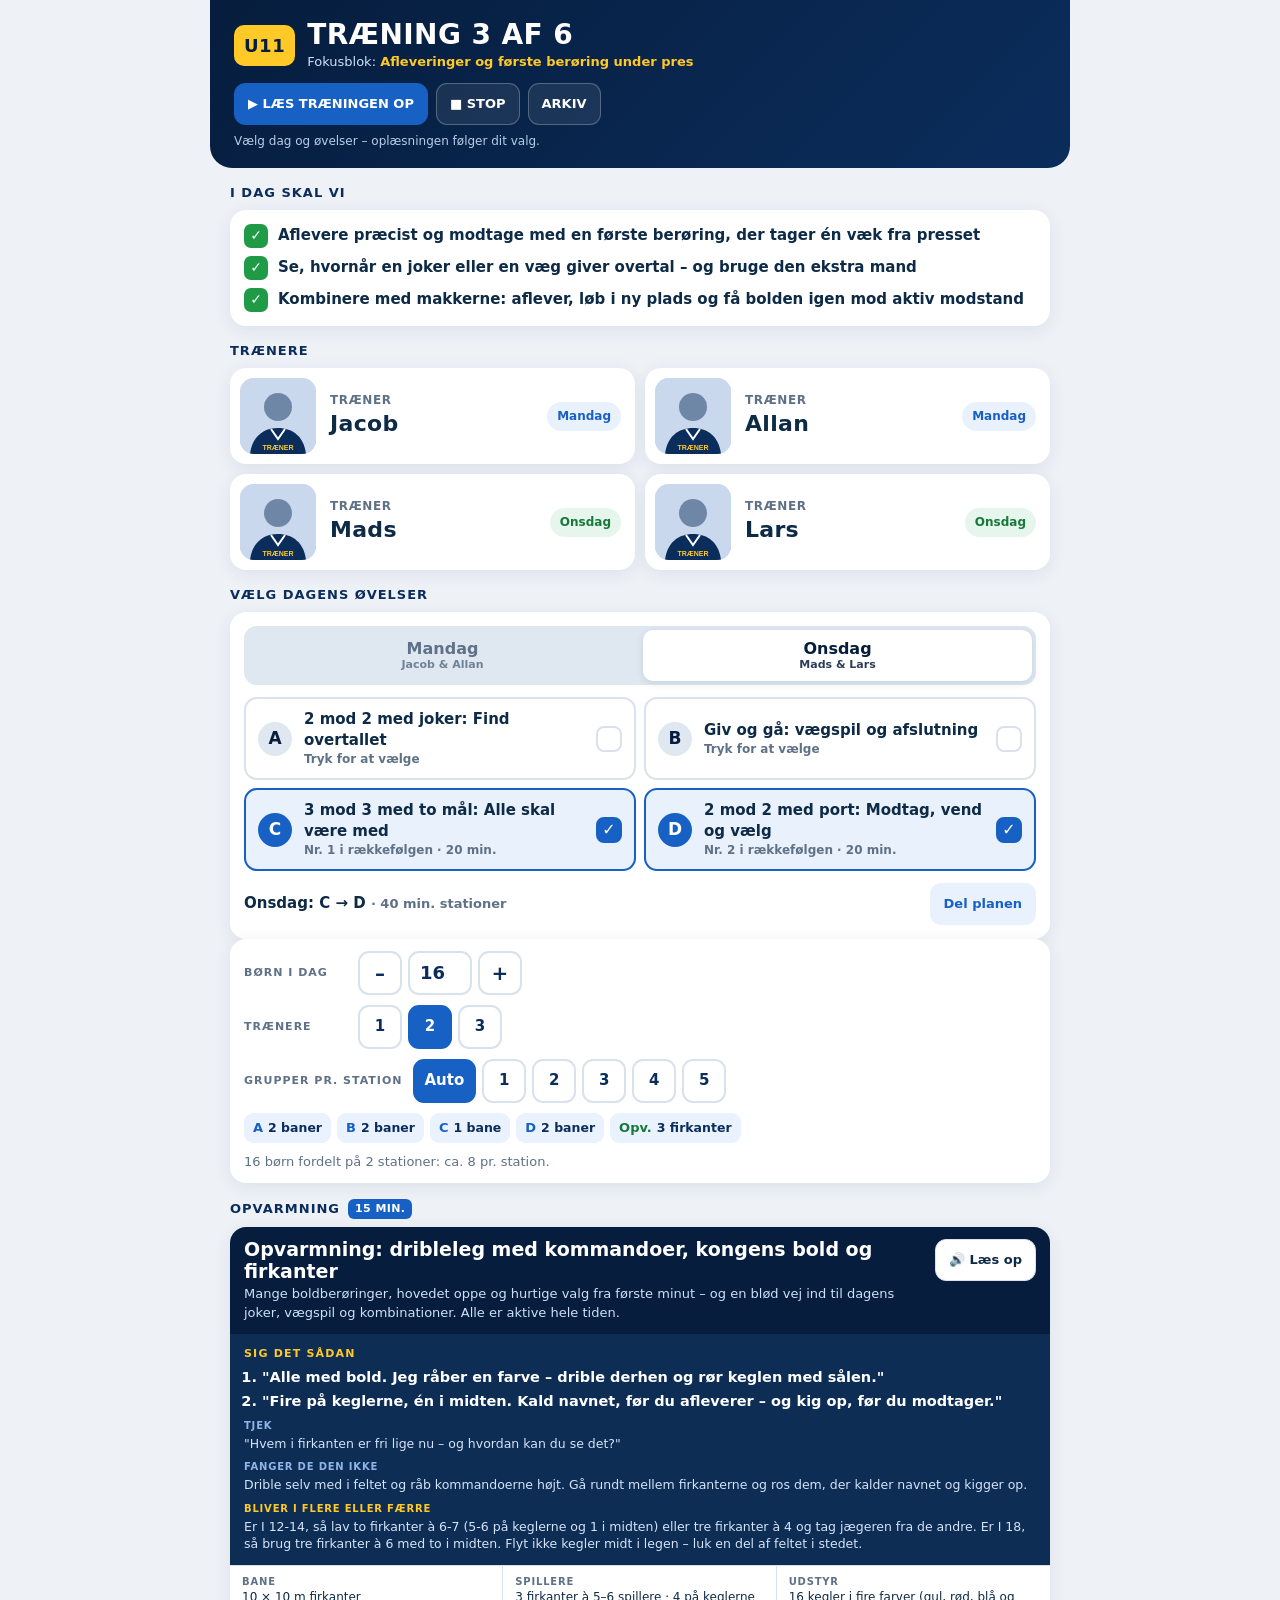
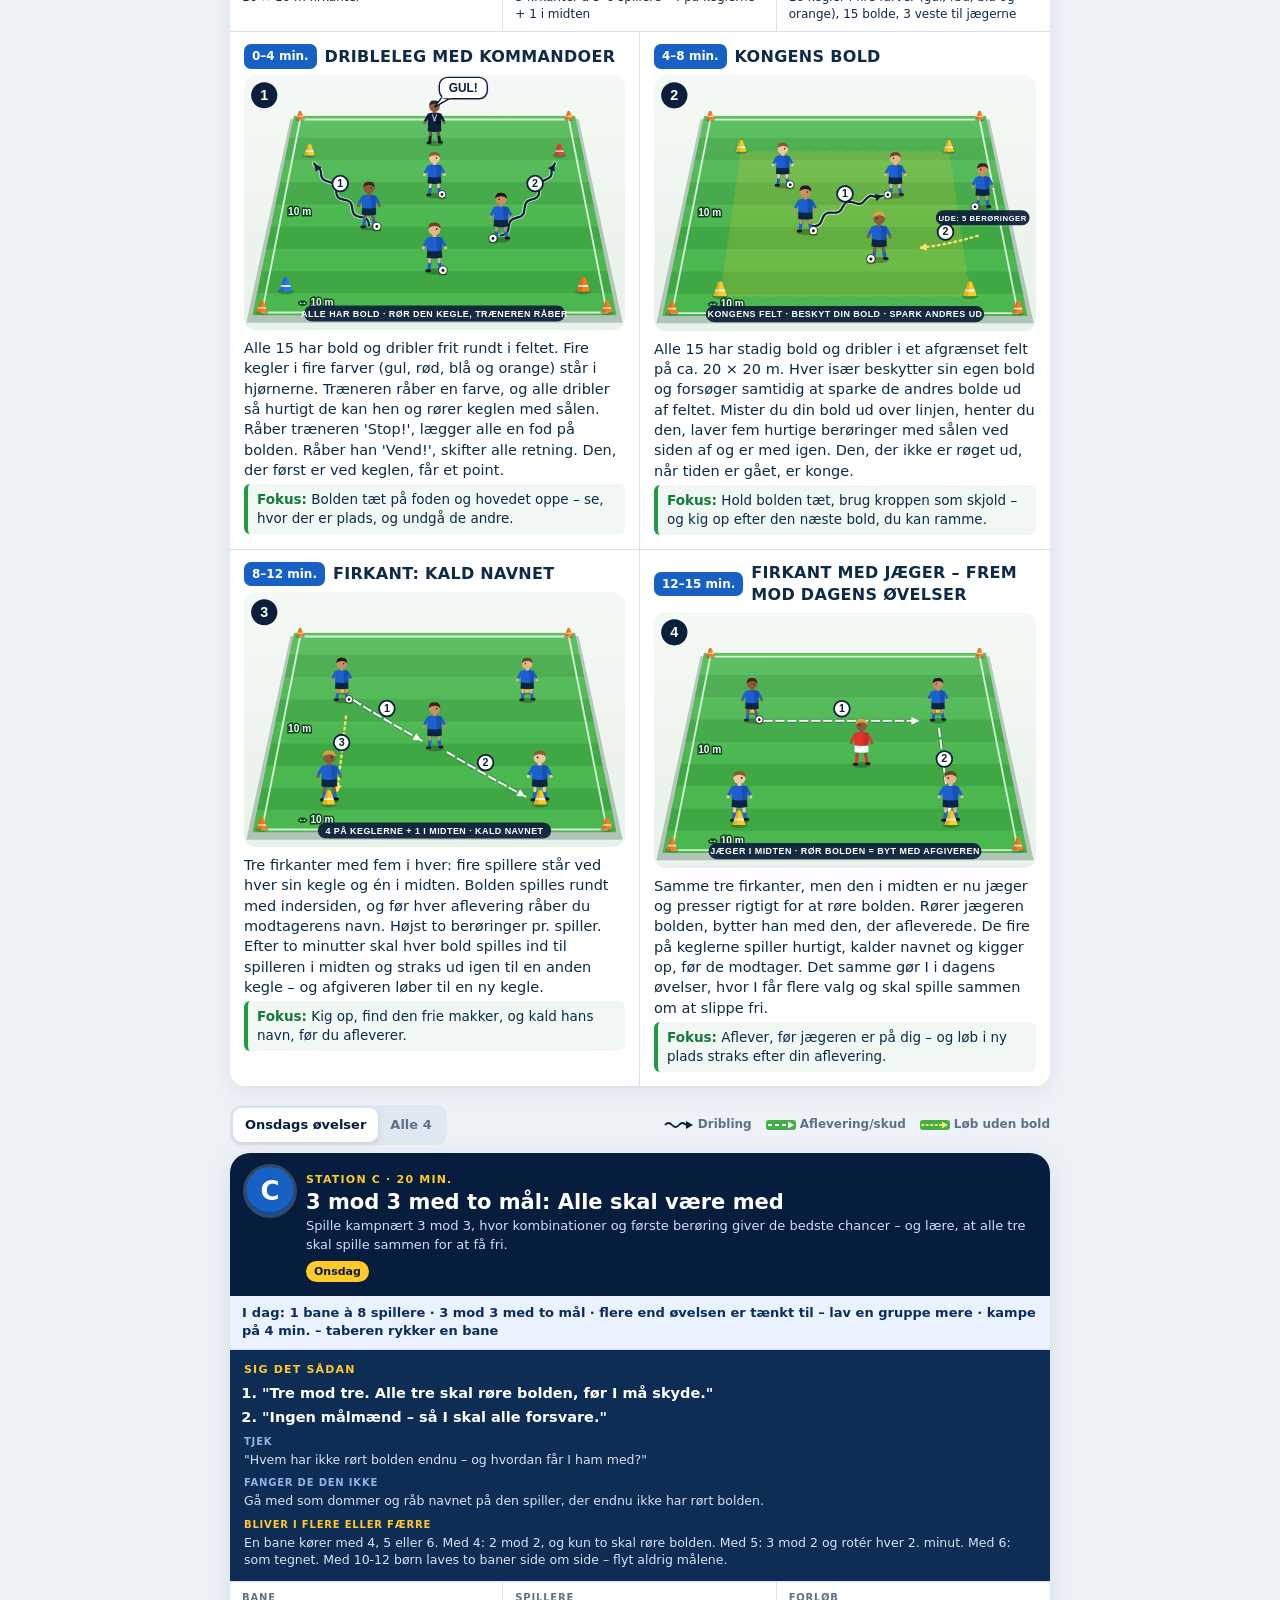
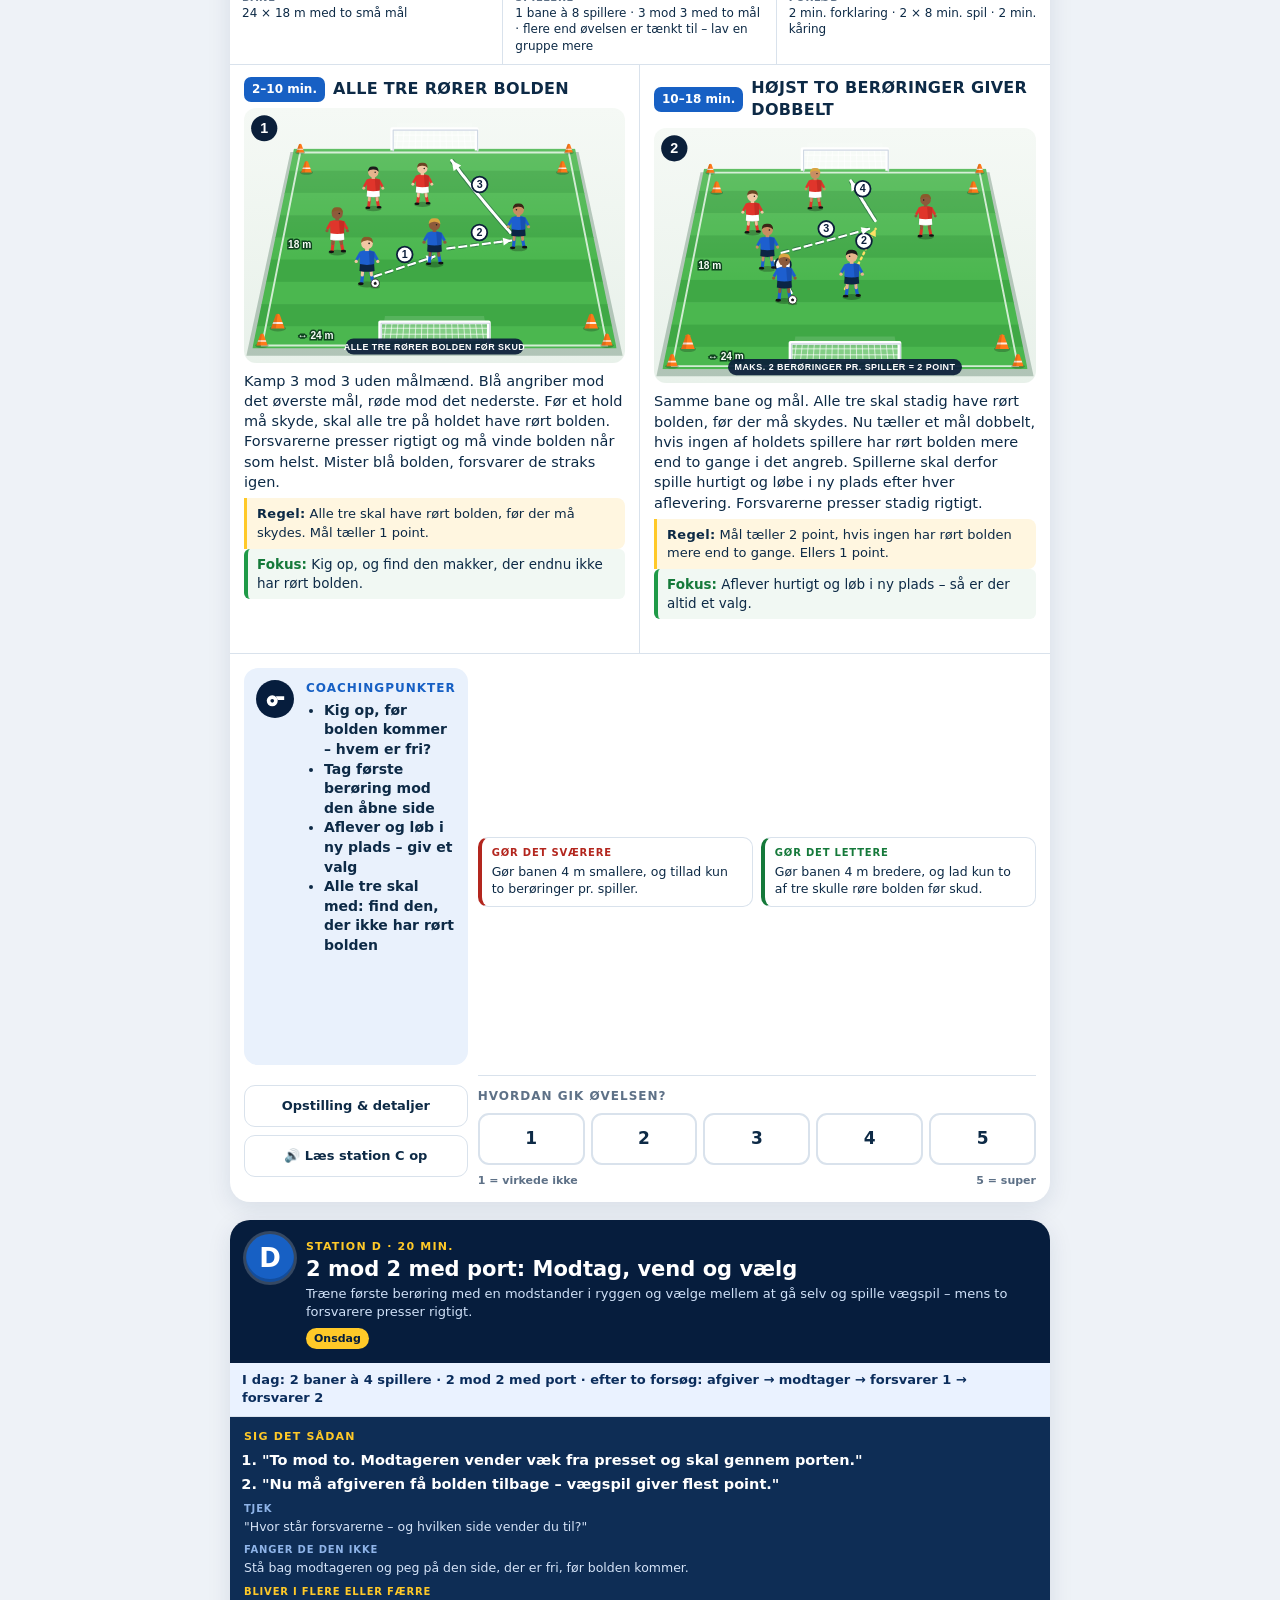
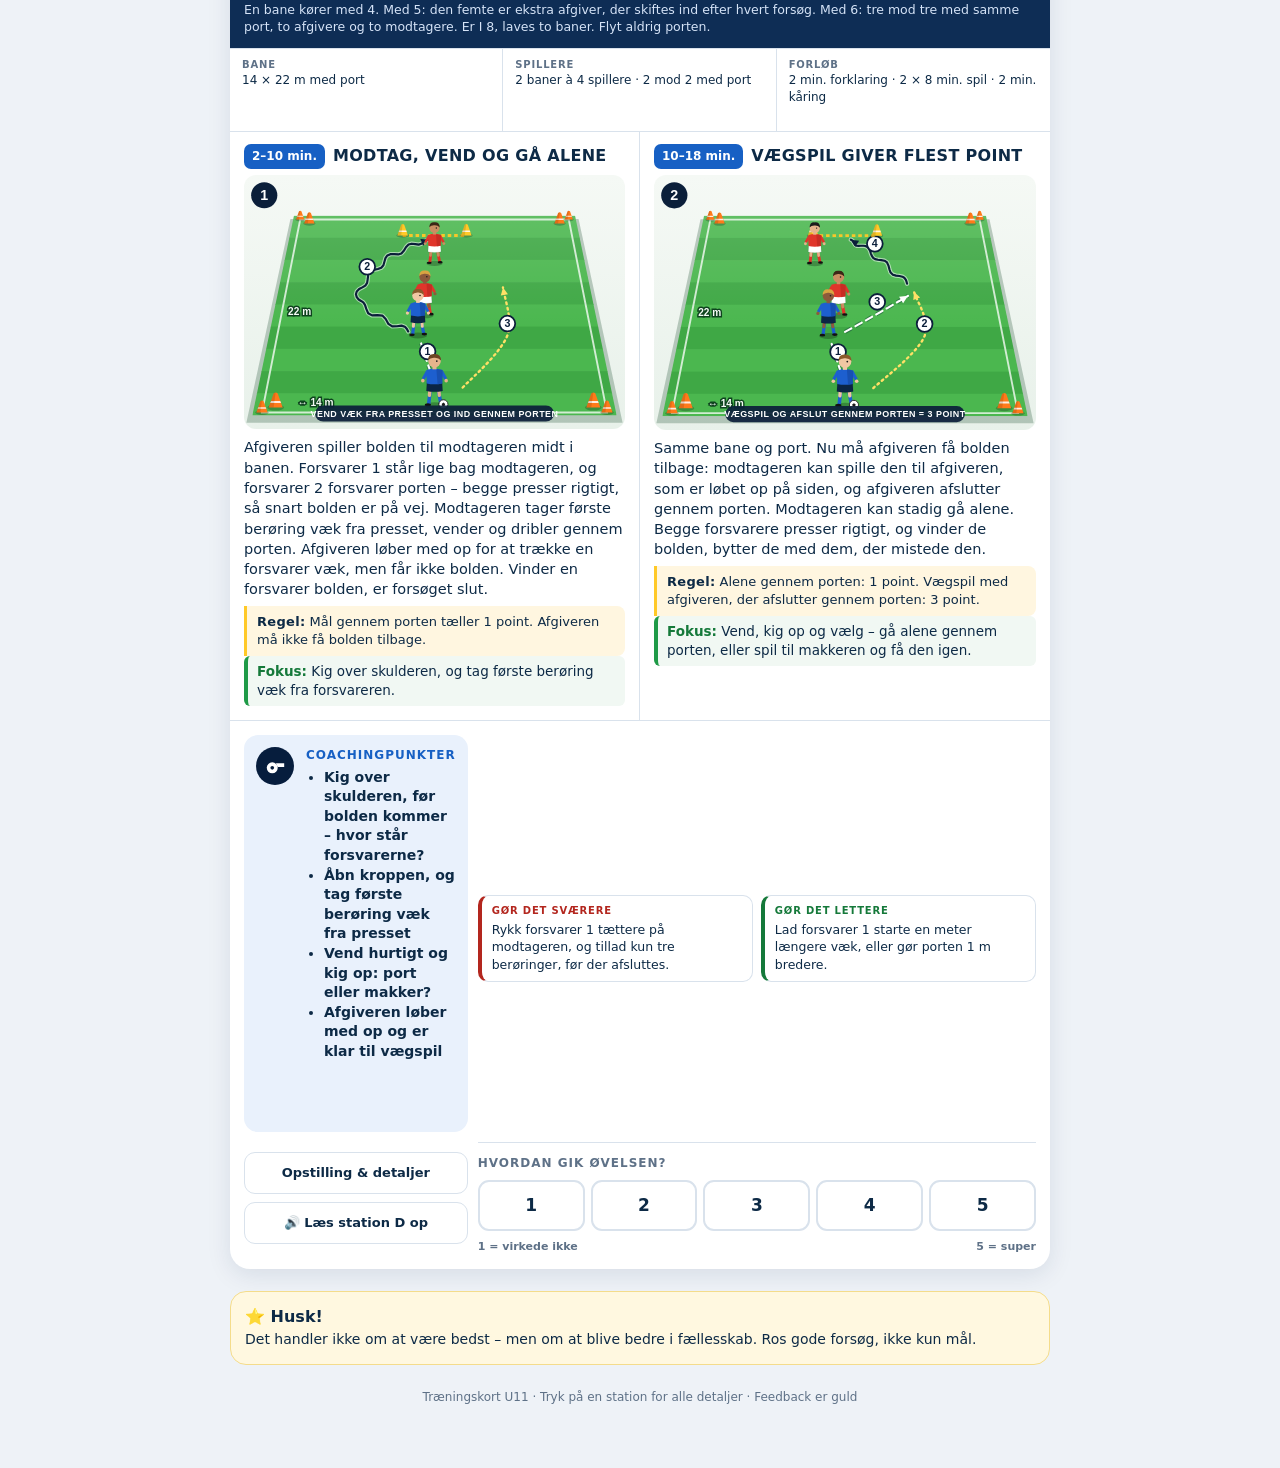
==== commit ad336fc0: "Træning 3 af 6: joker, vægspil og kombinationer – nye øvelser A-D og opvarmning Co-Authored-By: Clau" ====
--- a/index.html
+++ b/index.html
@@ -4,7 +4,7 @@
 <meta charset="utf-8">
 <meta name="viewport" content="width=device-width,initial-scale=1,viewport-fit=cover">
 <meta name="theme-color" content="#061d3d">
-<title>U11 Træning · Træning 1 af 6</title>
+<title>U11 Træning · Træning 3 af 6</title>
 <link rel="stylesheet" href="assets/css/app.css?v=20260930">
 </head>
 <body>
@@ -13,7 +13,7 @@
     <div class="top-row">
       <div class="team">U11</div>
       <div>
-        <h1 id="title">TRÆNING 1 AF 6</h1>
+        <h1 id="title">TRÆNING 3 AF 6</h1>
         <p class="focus">Fokusblok: <b id="focus">Boldkontrol og dribling mod modstandere</b></p>
       </div>
     </div>
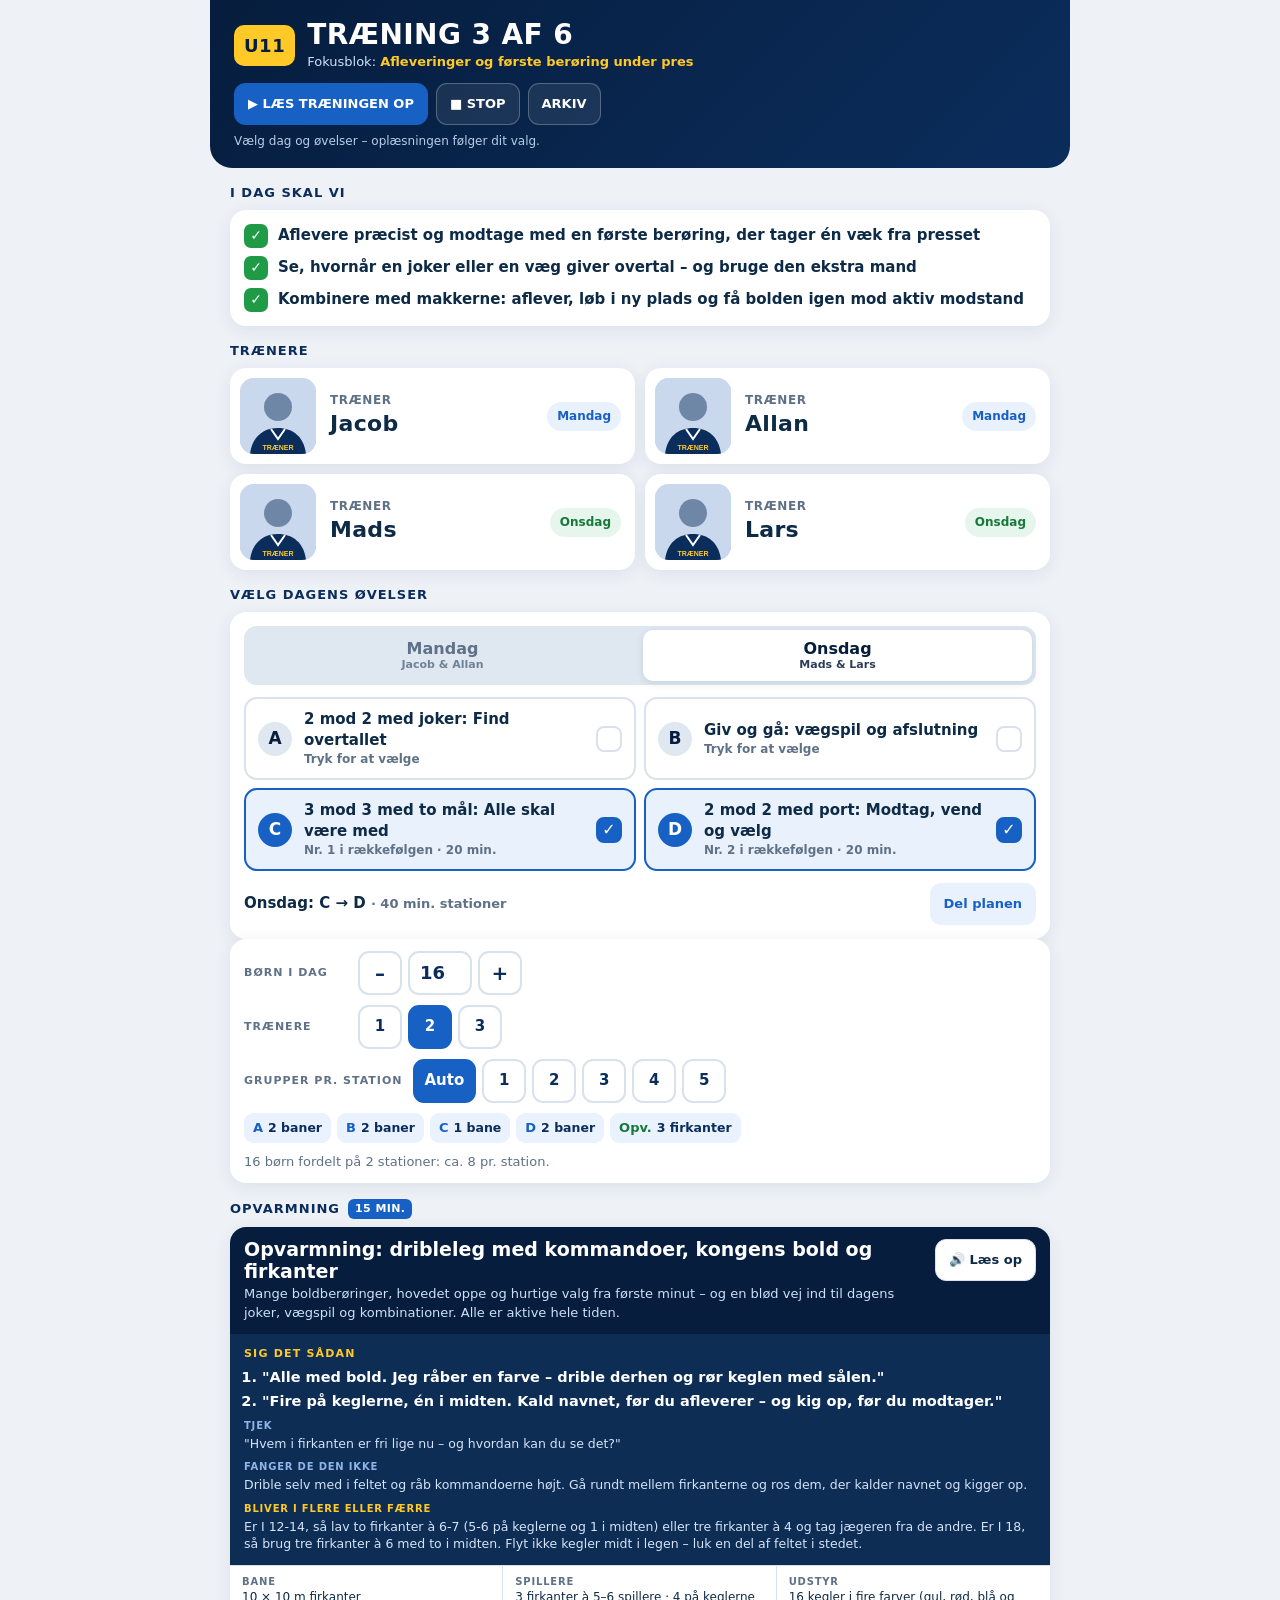
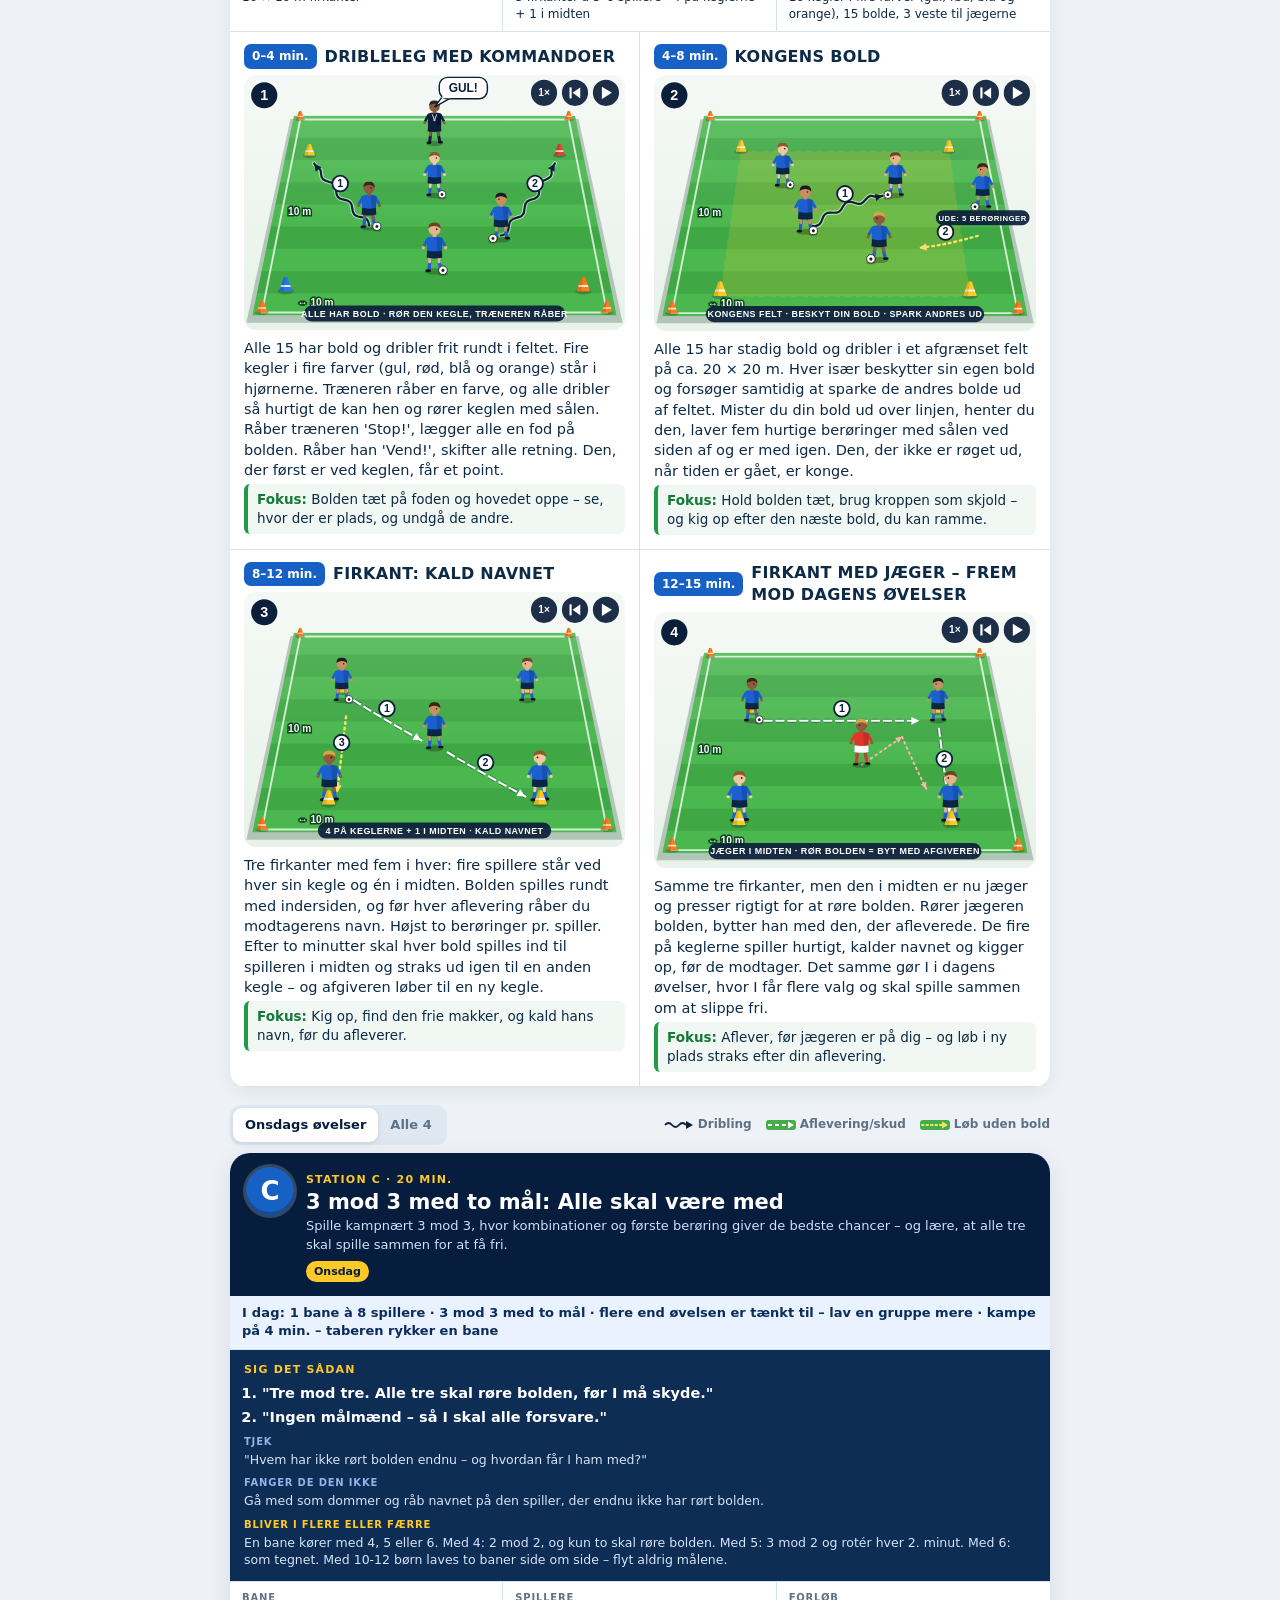
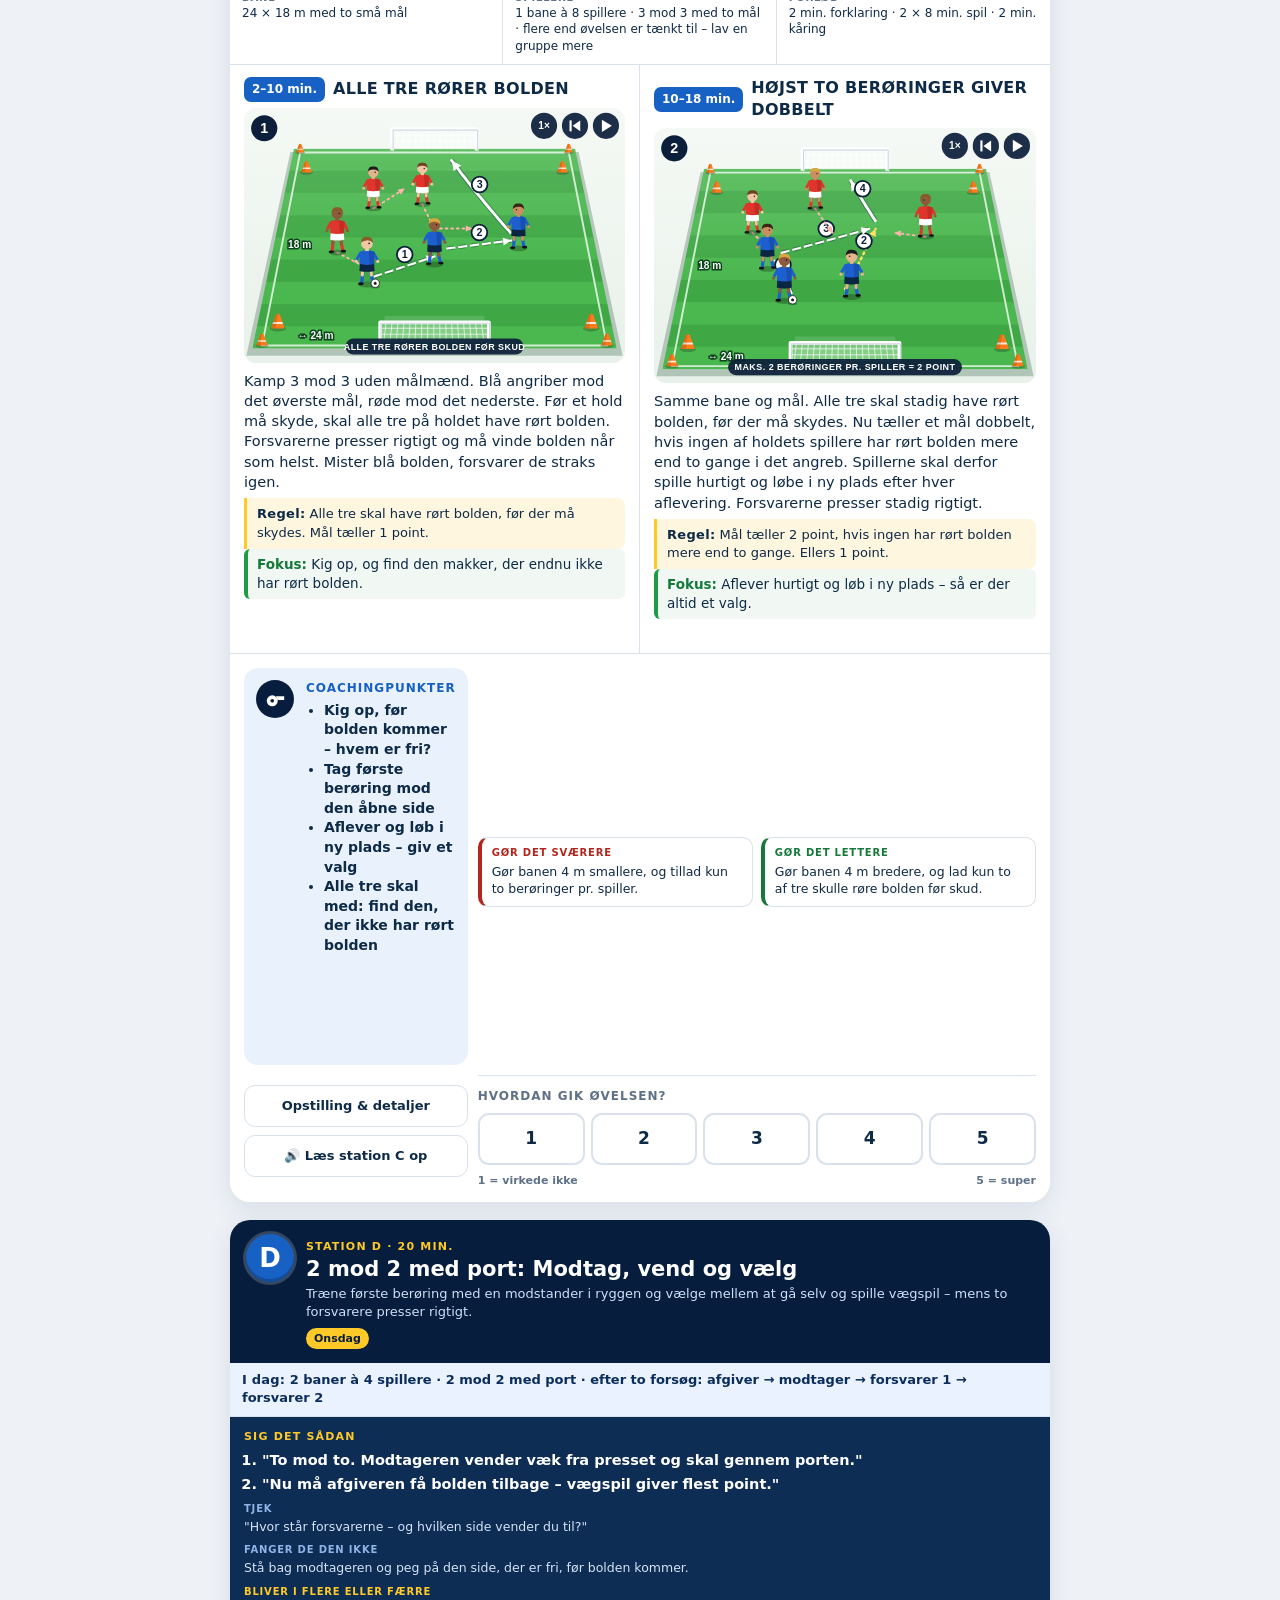
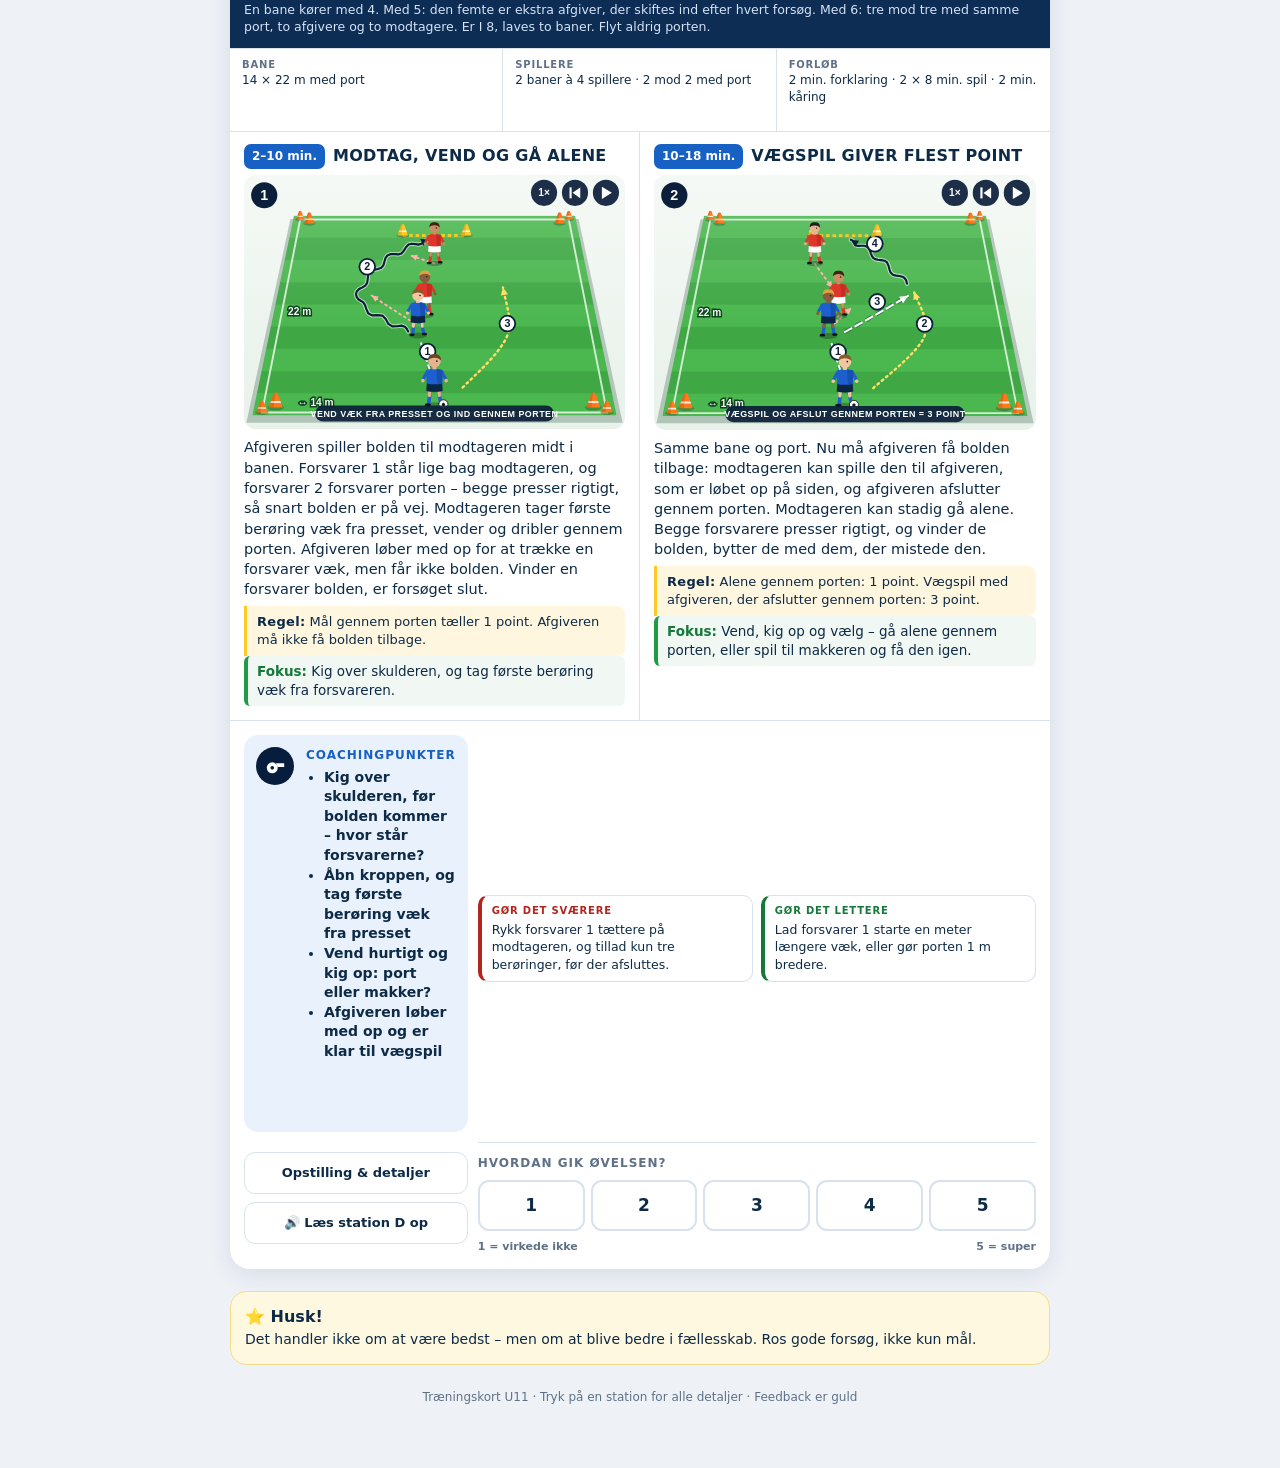
==== commit d6fd30ea: "Afspilbare tegninger: spillere, forsvarere og bold følger stierne (Træning 3 af 6) Co-Authored-By: C" ====
--- a/index.html
+++ b/index.html
@@ -76,7 +76,7 @@
   <div class="sheet-body" id="sh-body"></div>
 </aside>
 
-<script src="assets/js/diagram.js?v=20260918"></script>
+<script src="assets/js/diagram.js?v=20261025"></script>
 <script src="assets/js/app.js?v=20260930"></script>
 <script src="assets/js/feedback.js?v=20260918"></script>
 </body>
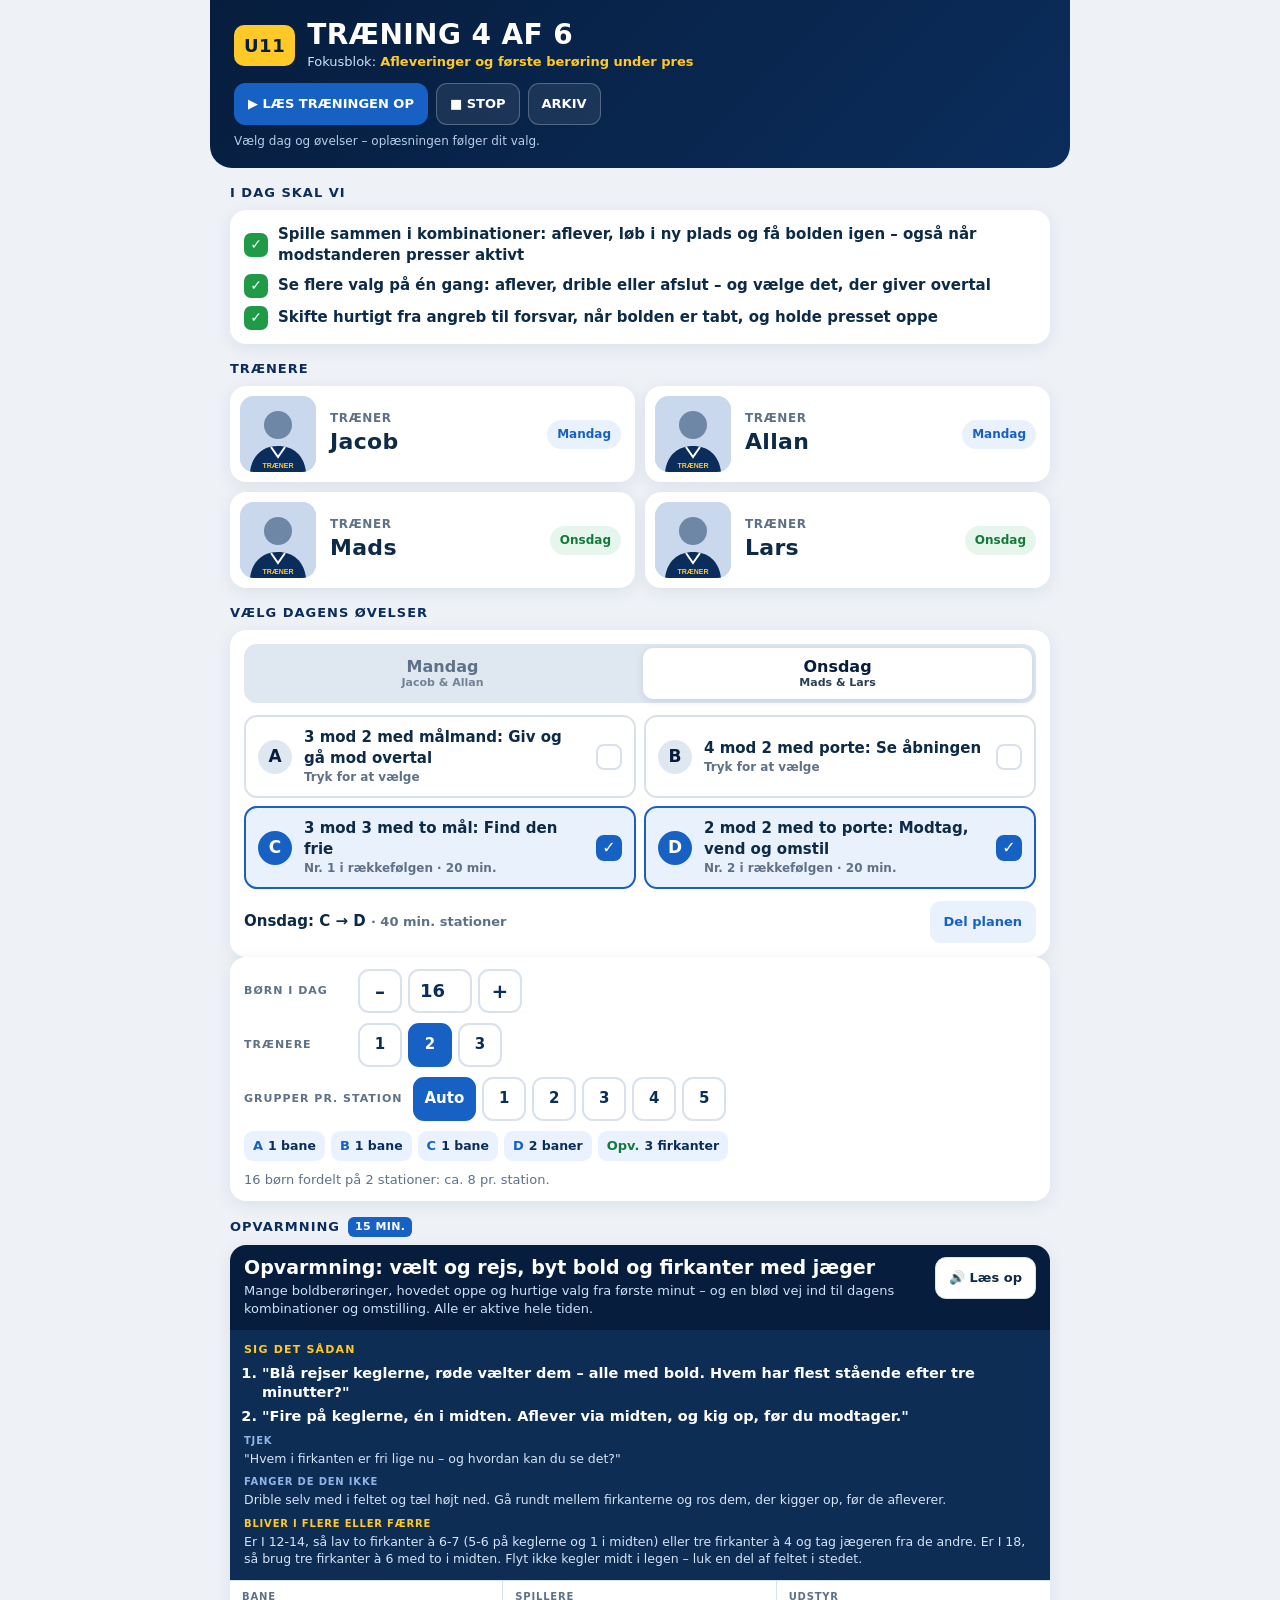
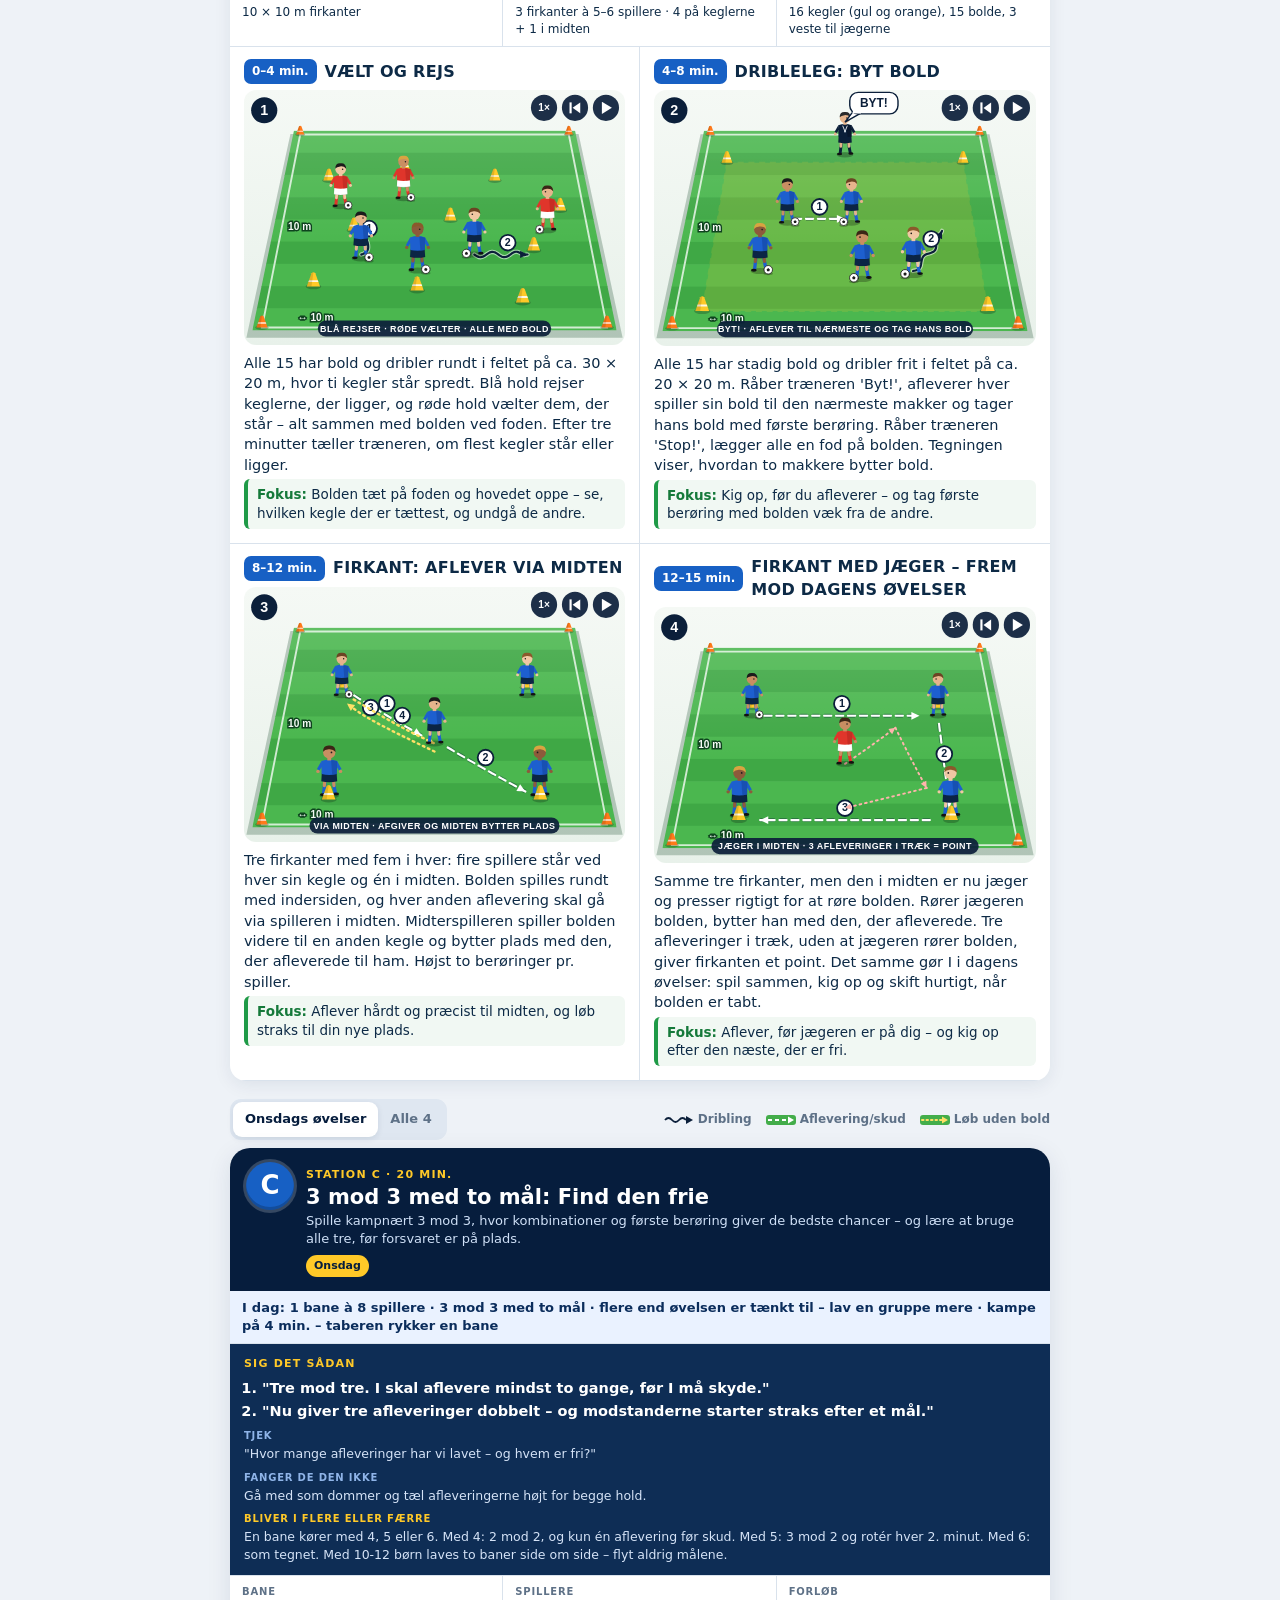
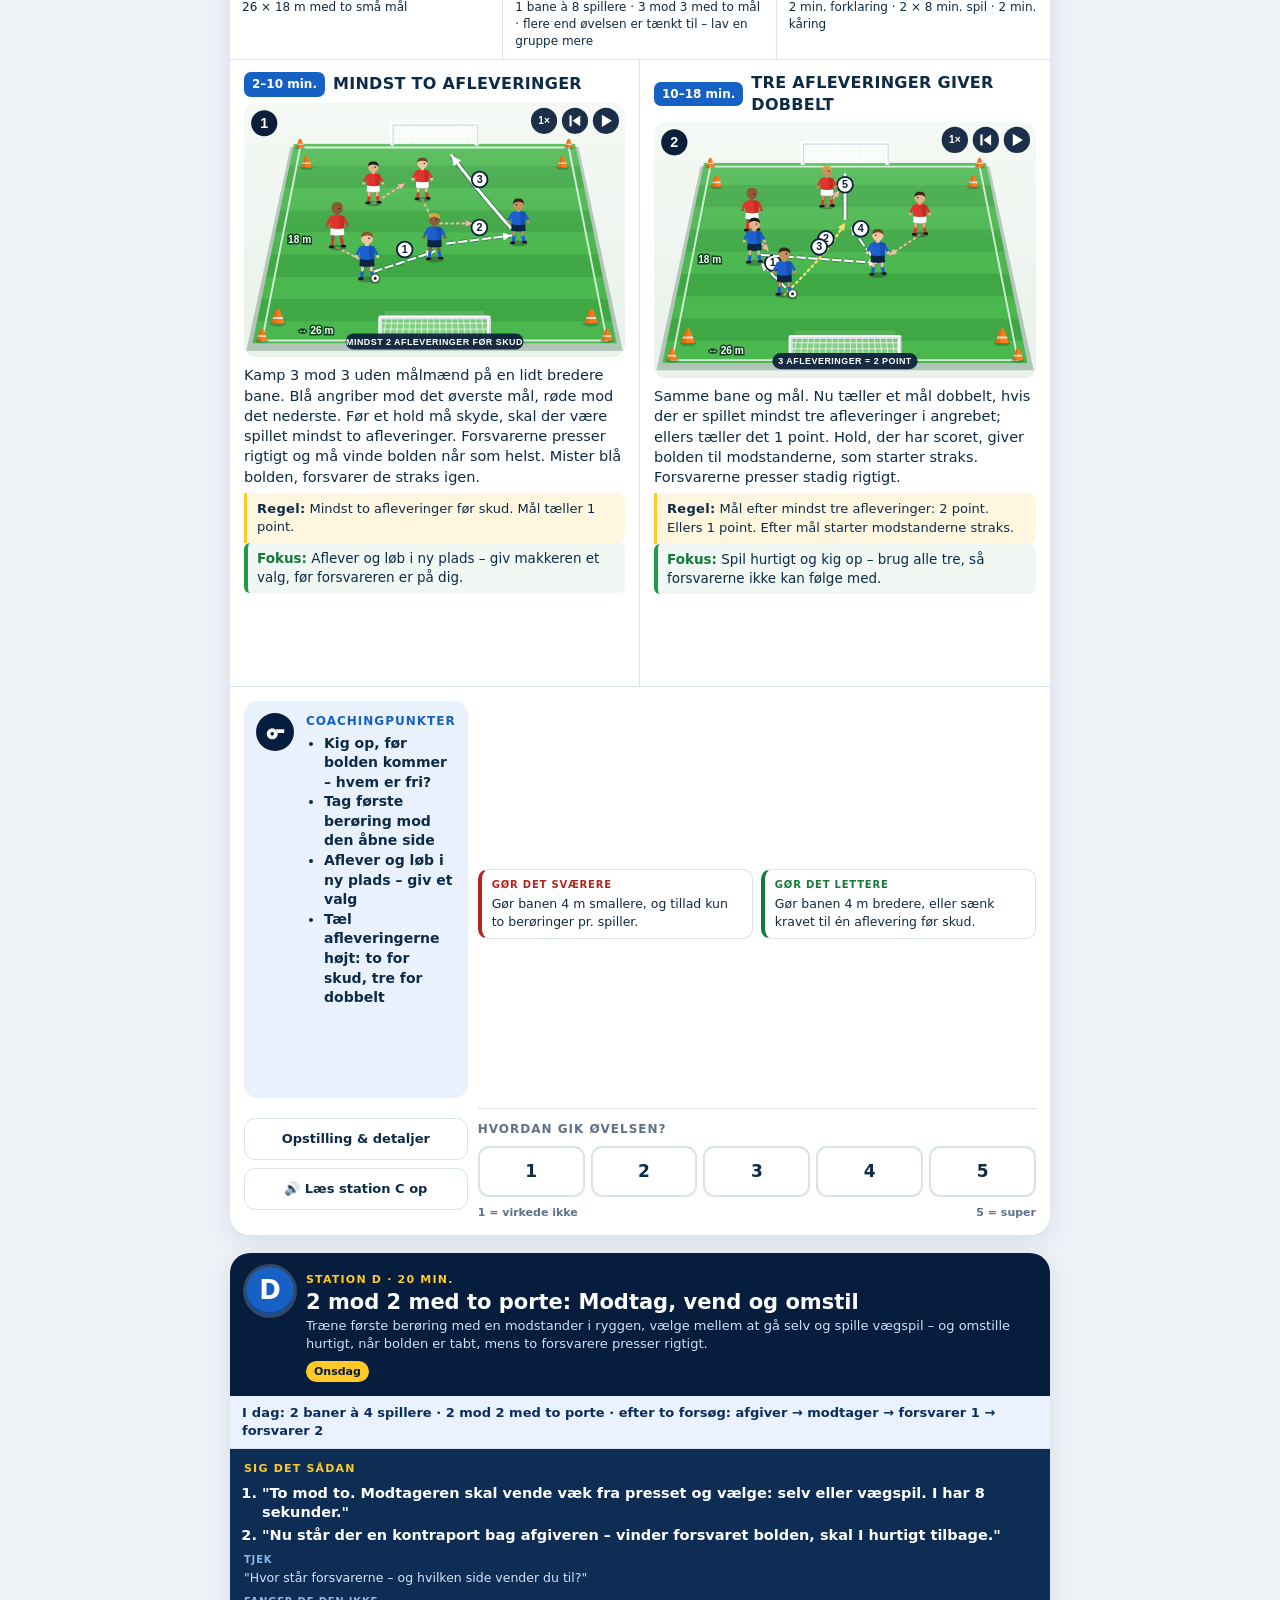
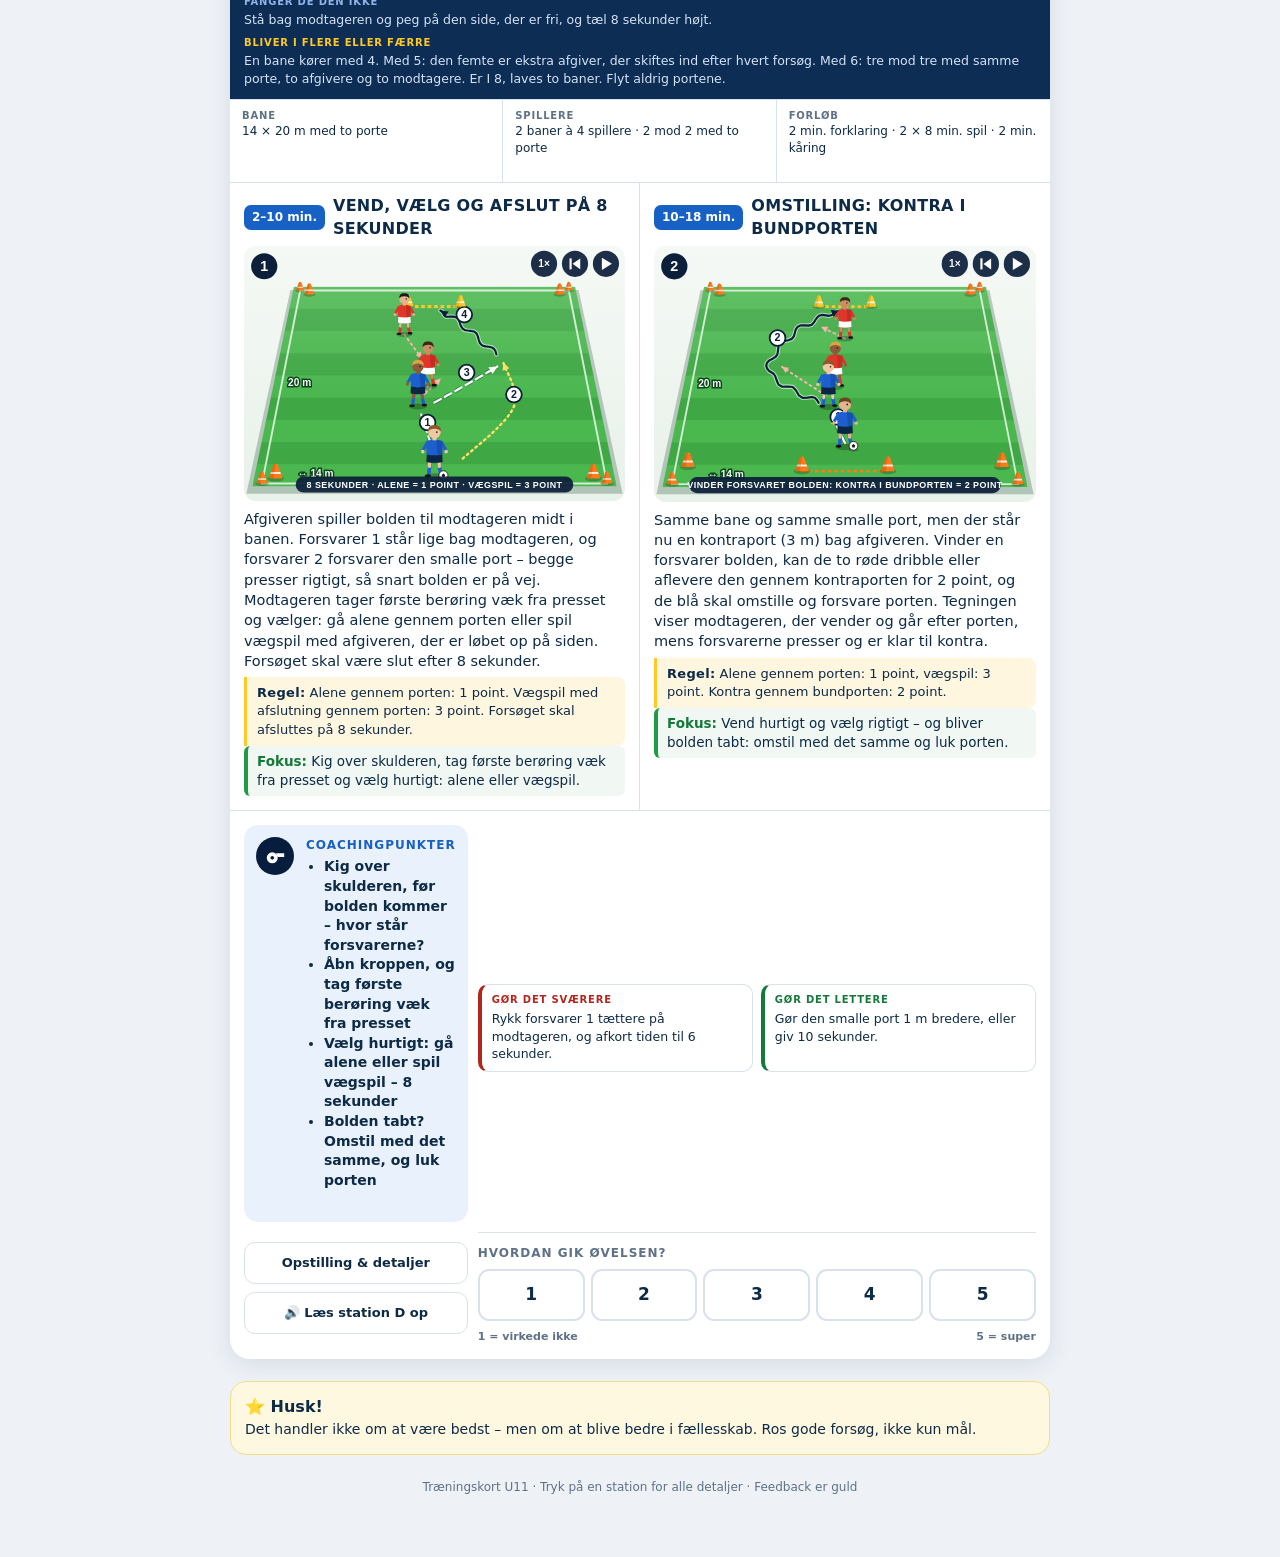
==== commit 8bdb2b8c: "Træning 4 af 6: kombinationer, porte og omstilling – nye øvelser A-D og opvarmning Co-Authored-By: C" ====
--- a/index.html
+++ b/index.html
@@ -4,7 +4,7 @@
 <meta charset="utf-8">
 <meta name="viewport" content="width=device-width,initial-scale=1,viewport-fit=cover">
 <meta name="theme-color" content="#061d3d">
-<title>U11 Træning · Træning 3 af 6</title>
+<title>U11 Træning · Træning 4 af 6</title>
 <link rel="stylesheet" href="assets/css/app.css?v=20260930">
 </head>
 <body>
@@ -13,7 +13,7 @@
     <div class="top-row">
       <div class="team">U11</div>
       <div>
-        <h1 id="title">TRÆNING 3 AF 6</h1>
+        <h1 id="title">TRÆNING 4 AF 6</h1>
         <p class="focus">Fokusblok: <b id="focus">Boldkontrol og dribling mod modstandere</b></p>
       </div>
     </div>
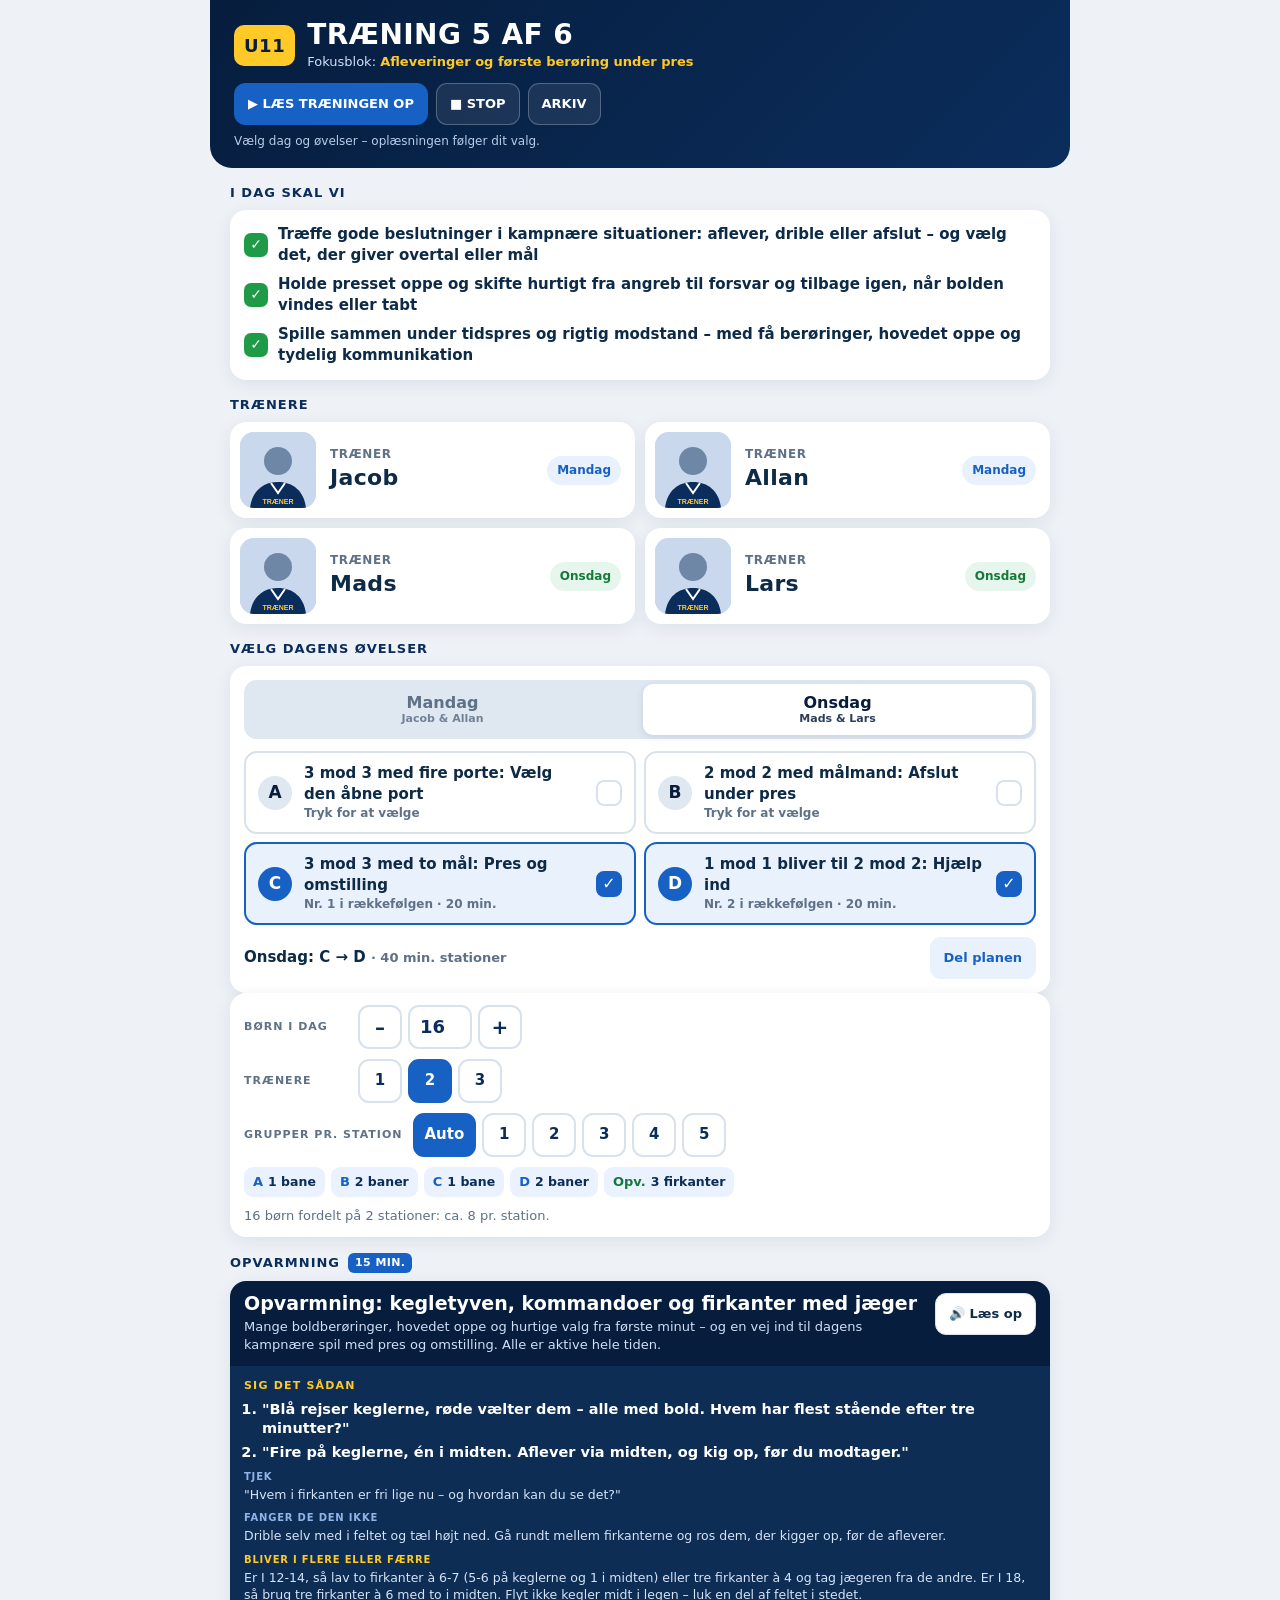
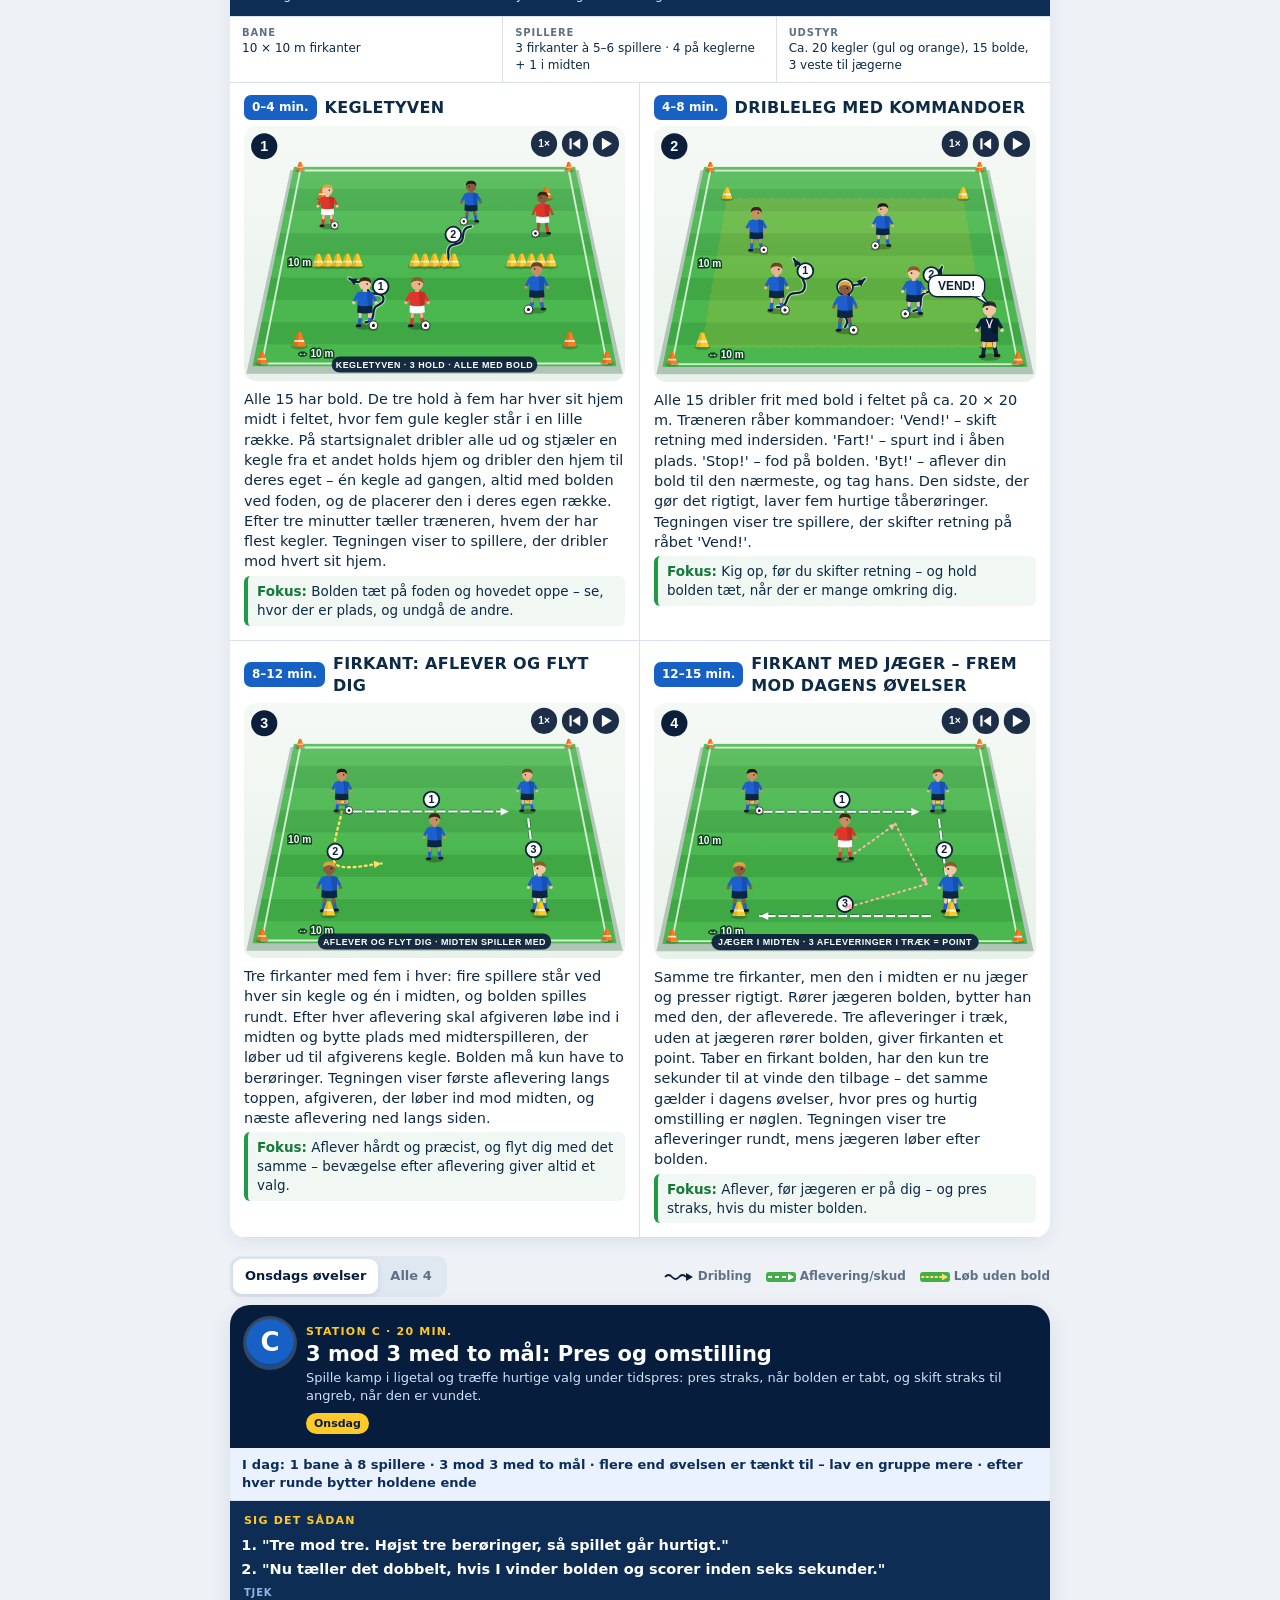
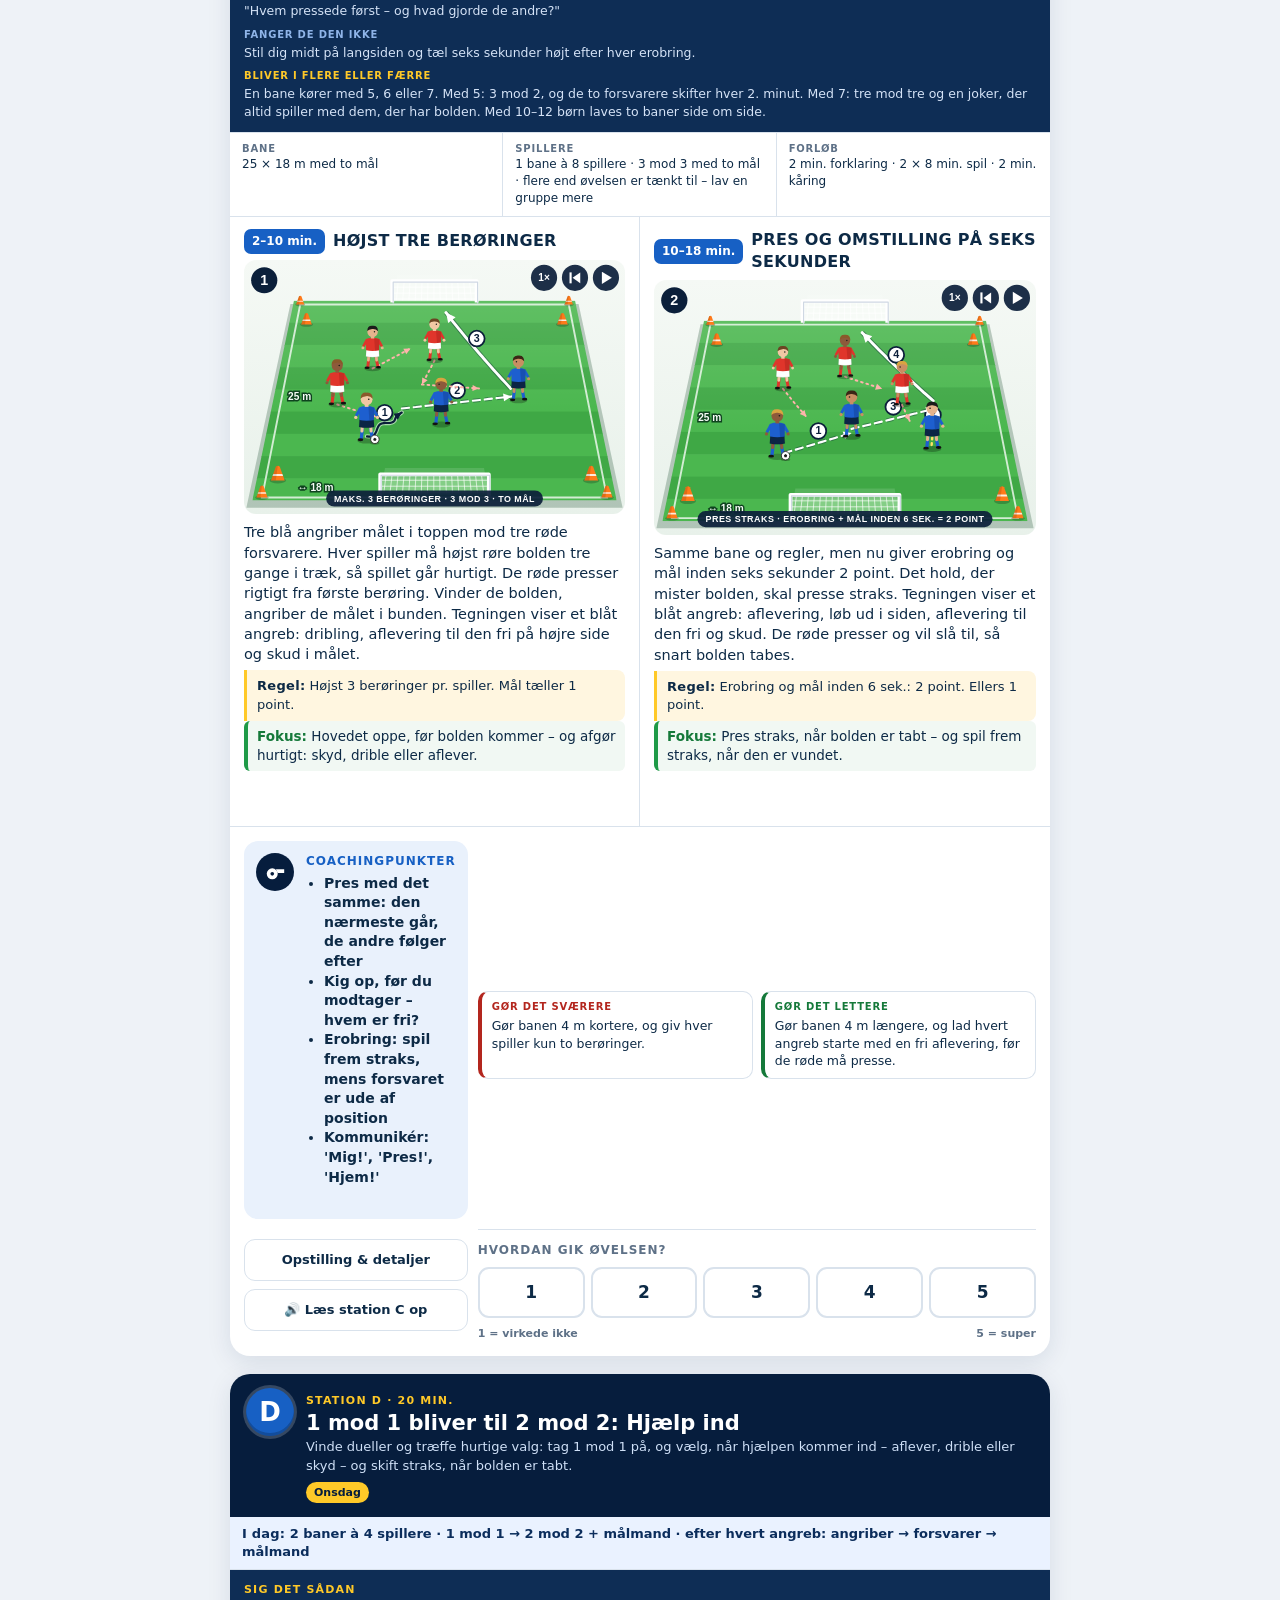
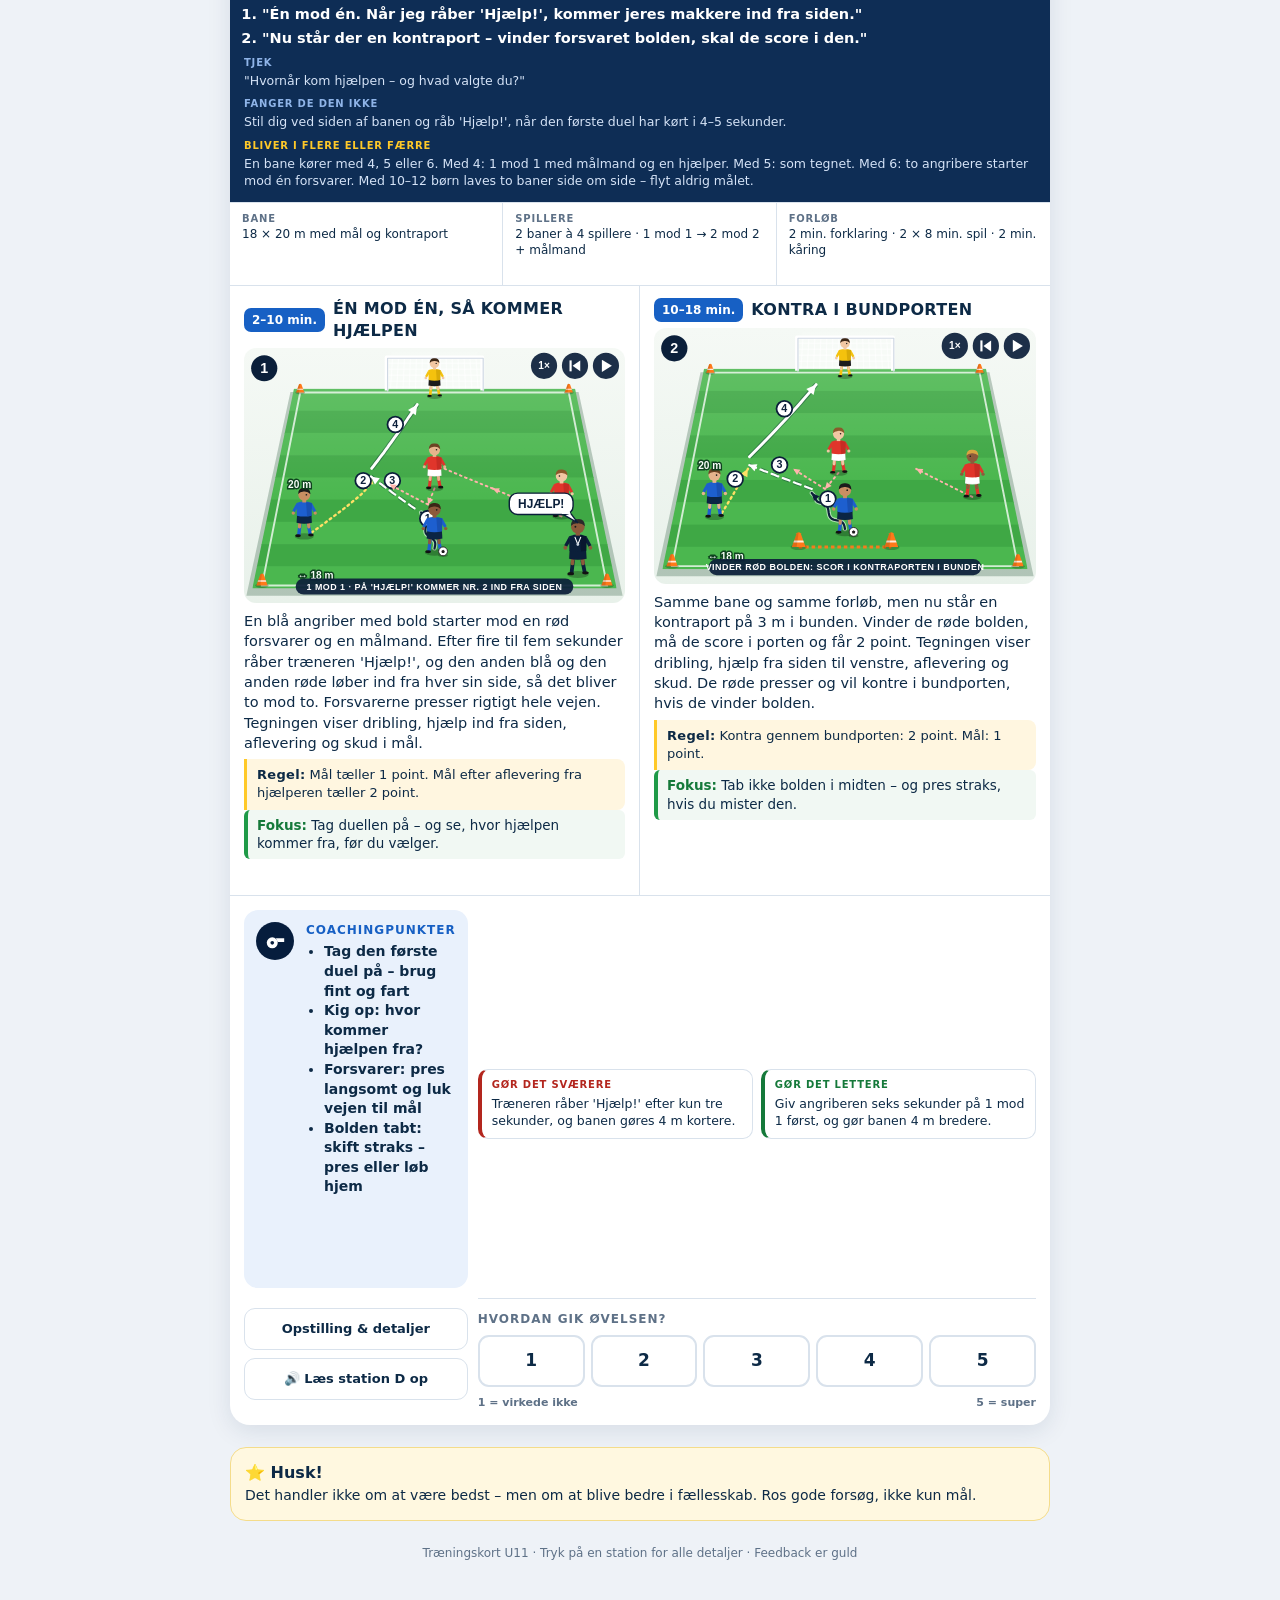
==== commit d5d27e06: "Træning 5 af 6: pres, omstilling og beslutninger – nye øvelser A-D og opvarmning Co-Authored-By: Cla" ====
--- a/index.html
+++ b/index.html
@@ -4,7 +4,7 @@
 <meta charset="utf-8">
 <meta name="viewport" content="width=device-width,initial-scale=1,viewport-fit=cover">
 <meta name="theme-color" content="#061d3d">
-<title>U11 Træning · Træning 4 af 6</title>
+<title>U11 Træning · Træning 5 af 6</title>
 <link rel="stylesheet" href="assets/css/app.css?v=20260930">
 </head>
 <body>
@@ -13,7 +13,7 @@
     <div class="top-row">
       <div class="team">U11</div>
       <div>
-        <h1 id="title">TRÆNING 4 AF 6</h1>
+        <h1 id="title">TRÆNING 5 AF 6</h1>
         <p class="focus">Fokusblok: <b id="focus">Boldkontrol og dribling mod modstandere</b></p>
       </div>
     </div>
